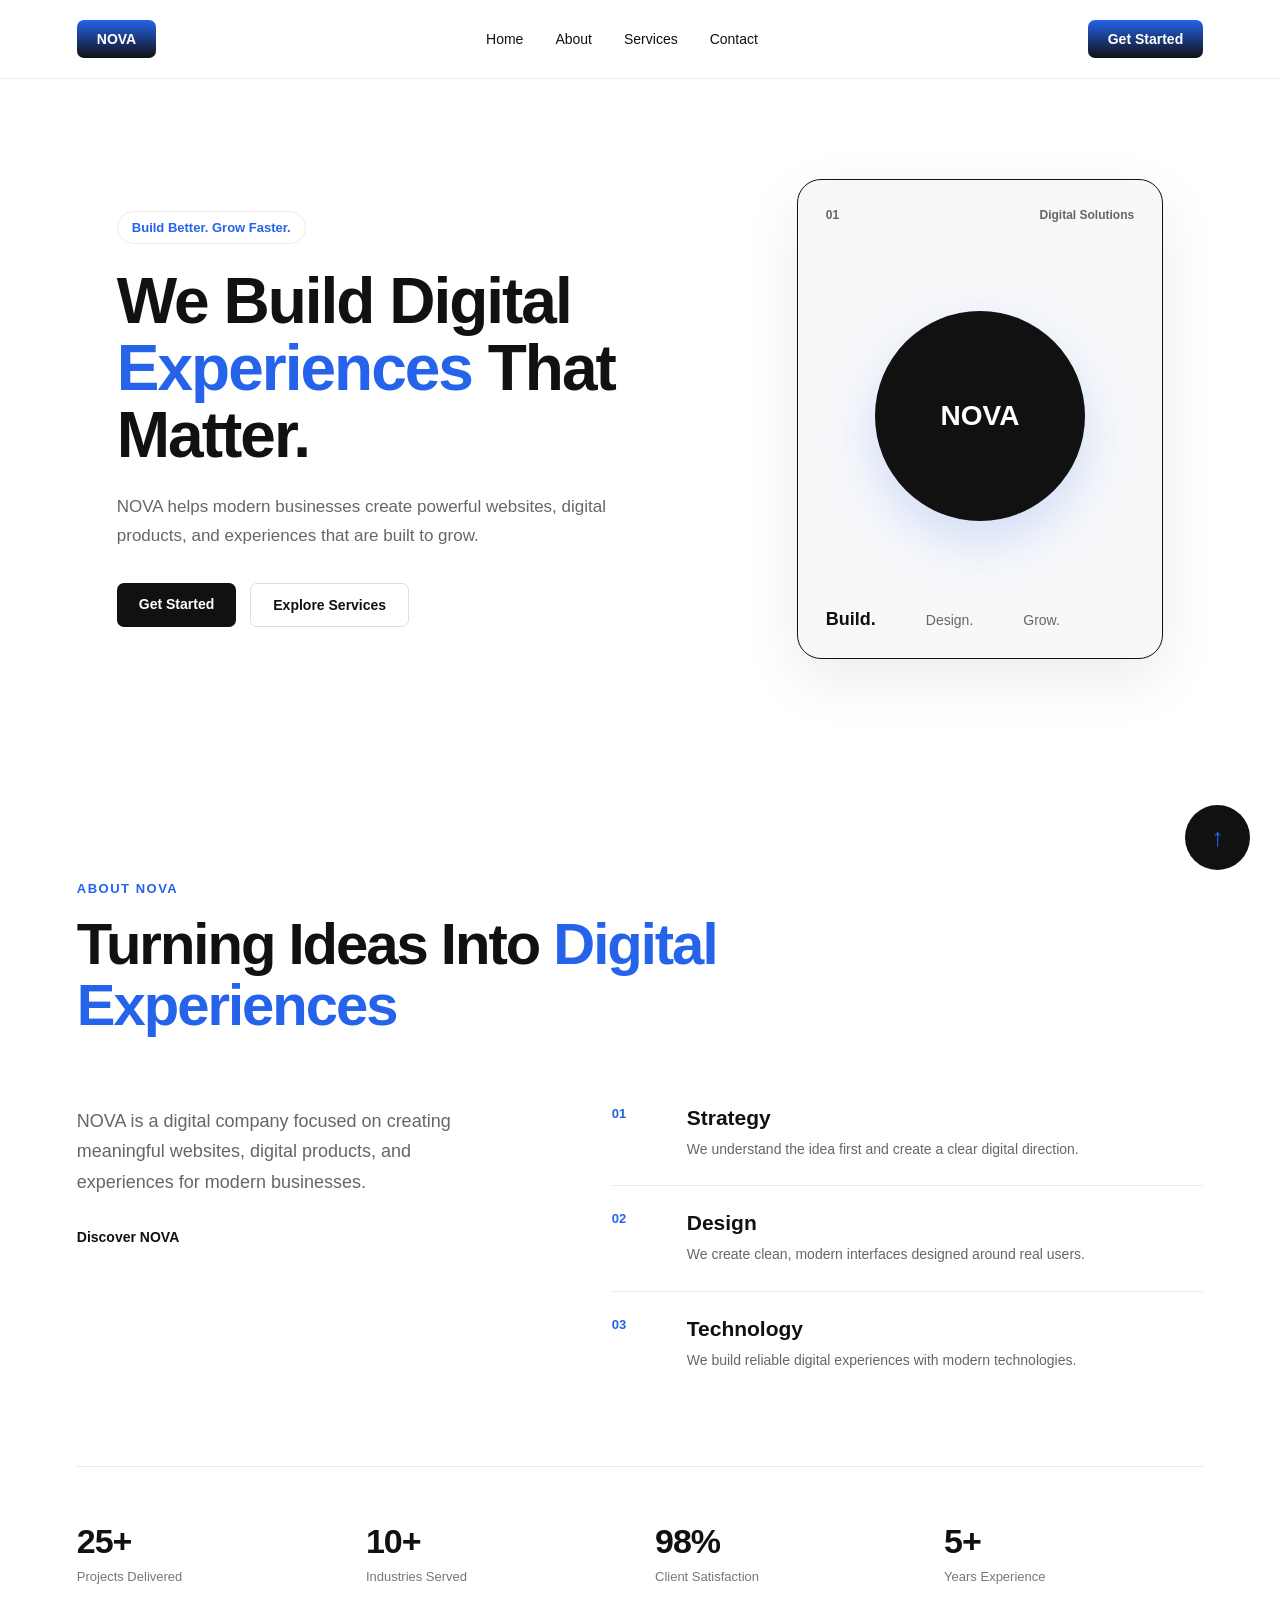
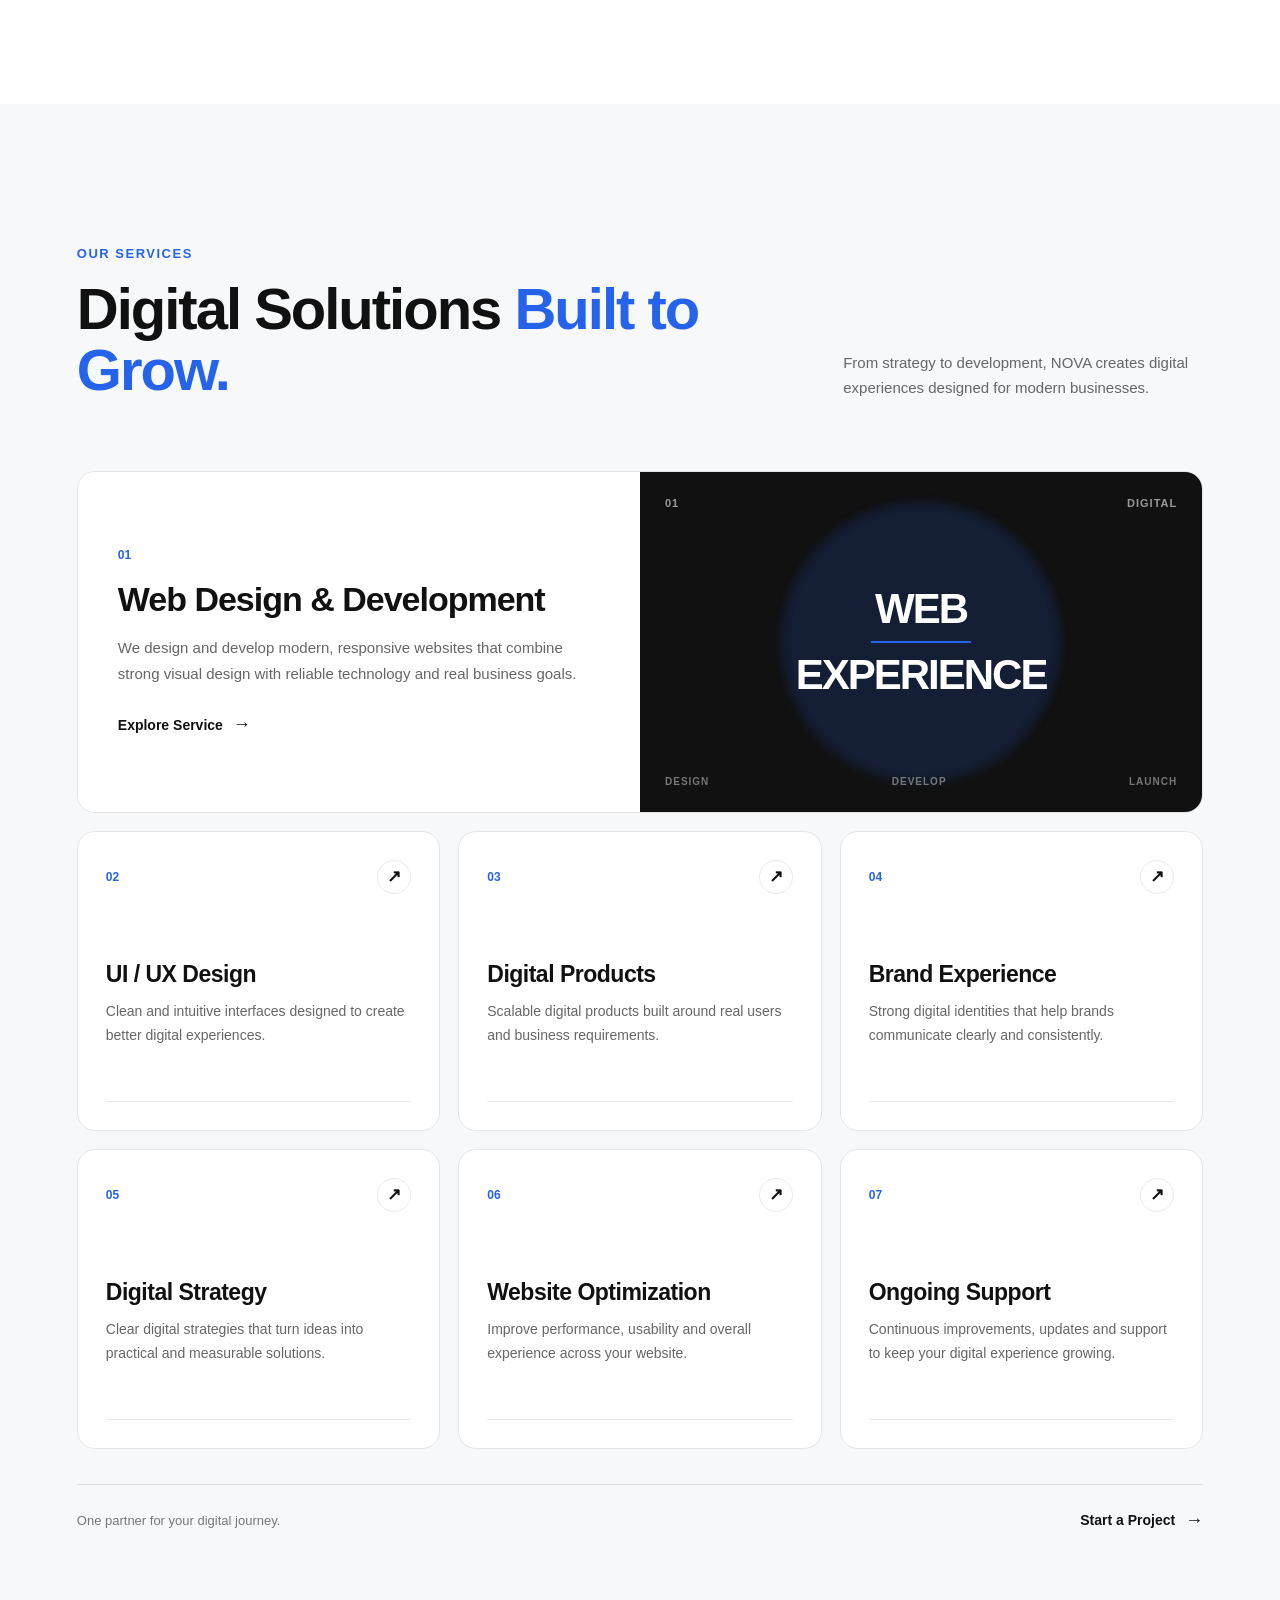
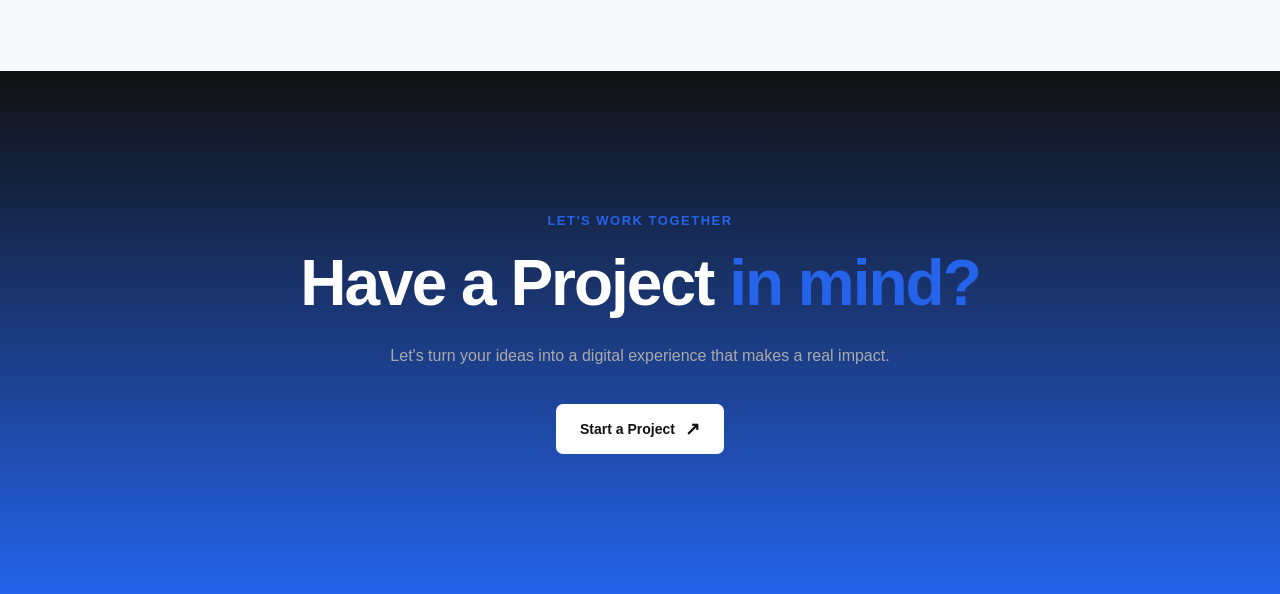
==== index.html @ 60fdb73e "Prepare static site for Vercel deployment" ====
<!DOCTYPE html>
<html lang="en">

<head>
    <meta charset="UTF-8">
    <meta name="viewport" content="width=device-width, initial-scale=1.0">
    <title>NOVA</title>
    <link rel="stylesheet" href="nova.css">
</head>

<body>

    <!-- Header -->

    <header class="header">

        <nav class="navbar" id="navbar">

            <div class="logo">
                NOVA
            </div>

            <ul class="nav-links">

                <li>
                    <a href="#home">Home</a>
                </li>

                <li>
                    <a href="#about">About</a>
                </li>

                <li>
                    <a href="#services">Services</a>
                </li>

                <li>
                    <a href="#">Contact</a>
                </li>

            </ul>

            <button class="btn">
                Get Started
            </button>

        </nav>

    </header>


    <!-- Hero Section -->

    <main>

        <section class="hero" id="home">

            <!-- Hero Content -->

            <div class="hero-content">

                <span class="hero-badge">
                    Build Better. Grow Faster.
                </span>

                <h1>
                    We Build Digital
                    <span>Experiences</span>
                    That Matter.
                </h1>

                <p>
                    NOVA helps modern businesses create powerful websites,
                    digital products, and experiences that are built to grow.
                </p>

                <div class="hero-buttons">

                    <a href="#" class="hero-btn primary-btn">
                        Get Started
                    </a>

                    <a href="#" class="hero-btn secondary-btn">
                        Explore Services
                    </a>

                </div>

            </div>


            <!-- Hero Visual -->

            <div class="hero-visual">

                <div class="visual-card">

                    <div class="visual-top">

                        <span>
                            01
                        </span>

                        <span>
                            Digital Solutions
                        </span>

                    </div>

                    <div class="visual-circle" id="fNova">
                        NOVA
                    </div>

                    <div class="visual-bottom">

                        <strong>
                            Build.
                        </strong>

                        <span>
                            Design.
                        </span>

                        <span>
                            Grow.
                        </span>

                    </div>

                </div>

            </div>

        </section>


        <!-- About Section -->

        <section class="about" id="about">

            <div class="about-container">

                <!-- About Header -->

                <div class="about-header">

                    <span class="about-label">
                        ABOUT NOVA
                    </span>

                    <h2>
                        Turning Ideas Into
                        <span>Digital Experiences</span>
                    </h2>

                </div>


                <!-- About Main -->

                <div class="about-main">

                    <!-- About Intro -->

                    <div class="about-intro">

                        <p>
                            NOVA is a digital company focused on creating
                            meaningful websites, digital products, and
                            experiences for modern businesses.
                        </p>

                        <a href="#" class="about-link">
                            Discover NOVA
                        </a>

                    </div>


                    <!-- About Features -->

                    <div class="about-features">

                        <div class="about-feature">

                            <span class="feature-number">
                                01
                            </span>

                            <div>

                                <h3>
                                    Strategy
                                </h3>

                                <p>
                                    We understand the idea first and create
                                    a clear digital direction.
                                </p>

                            </div>

                        </div>

                        <div class="about-feature">

                            <span class="feature-number">
                                02
                            </span>

                            <div>

                                <h3>
                                    Design
                                </h3>

                                <p>
                                    We create clean, modern interfaces
                                    designed around real users.
                                </p>

                            </div>

                        </div>

                        <div class="about-feature">

                            <span class="feature-number">
                                03
                            </span>

                            <div>

                                <h3>
                                    Technology
                                </h3>

                                <p>
                                    We build reliable digital experiences
                                    with modern technologies.
                                </p>

                            </div>

                        </div>

                    </div>

                </div>


                <!-- About Stats -->

                <div class="about-stats">

                    <div class="about-stat">

                        <strong>
                            25+
                        </strong>

                        <span>
                            Projects Delivered
                        </span>

                    </div>

                    <div class="about-stat">

                        <strong>
                            10+
                        </strong>

                        <span>
                            Industries Served
                        </span>

                    </div>

                    <div class="about-stat">

                        <strong>
                            98%
                        </strong>

                        <span>
                            Client Satisfaction
                        </span>

                    </div>

                    <div class="about-stat">

                        <strong>
                            5+
                        </strong>

                        <span>
                            Years Experience
                        </span>

                    </div>

                </div>

            </div>

        </section>


        <!-- Services Section -->

        <section class="services" id="services">

            <div class="services-container">

                <!-- Services Header -->

                <div class="services-header">

                    <div>

                        <span class="services-label">
                            OUR SERVICES
                        </span>

                        <h2>
                            Digital Solutions
                            <span>Built to Grow.</span>
                        </h2>

                    </div>

                    <p class="services-intro">
                        From strategy to development, NOVA creates
                        digital experiences designed for modern businesses.
                    </p>

                </div>


                <!-- Featured Service -->

                <div class="featured-service">

                    <div class="featured-service-content">

                        <span class="service-number">
                            01
                        </span>

                        <h3>
                            Web Design & Development
                        </h3>

                        <p>
                            We design and develop modern, responsive websites
                            that combine strong visual design with reliable
                            technology and real business goals.
                        </p>

                        <a href="#" class="service-link">
                            Explore Service
                            <span>→</span>
                        </a>

                    </div>


                    <!-- Featured Service Visual -->

                    <div class="featured-service-visual">

                        <div class="service-visual-top">

                            <span>
                                01
                            </span>

                            <span>
                                DIGITAL
                            </span>

                        </div>

                        <div class="service-visual-center">

                            <span class="visual-word">
                                WEB
                            </span>

                            <span class="visual-line"></span>

                            <span class="visual-word">
                                EXPERIENCE
                            </span>

                        </div>

                        <div class="service-visual-bottom">

                            <span>
                                DESIGN
                            </span>

                            <span>
                                DEVELOP
                            </span>

                            <span>
                                LAUNCH
                            </span>

                        </div>

                    </div>

                </div>


                <!-- Services Grid -->

                <div class="services-grid">

                    <div class="service-card">

                        <div class="service-card-top">

                            <span>
                                02
                            </span>

                            <span class="service-arrow">
                                ↗
                            </span>

                        </div>

                        <div class="service-card-content">

                            <h3>
                                UI / UX Design
                            </h3>

                            <p>
                                Clean and intuitive interfaces designed
                                to create better digital experiences.
                            </p>

                        </div>

                        <div class="service-card-line"></div>

                    </div>


                    <div class="service-card">

                        <div class="service-card-top">

                            <span>
                                03
                            </span>

                            <span class="service-arrow">
                                ↗
                            </span>

                        </div>

                        <div class="service-card-content">

                            <h3>
                                Digital Products
                            </h3>

                            <p>
                                Scalable digital products built around
                                real users and business requirements.
                            </p>

                        </div>

                        <div class="service-card-line"></div>

                    </div>


                    <div class="service-card">

                        <div class="service-card-top">

                            <span>
                                04
                            </span>

                            <span class="service-arrow">
                                ↗
                            </span>

                        </div>

                        <div class="service-card-content">

                            <h3>
                                Brand Experience
                            </h3>

                            <p>
                                Strong digital identities that help brands
                                communicate clearly and consistently.
                            </p>

                        </div>

                        <div class="service-card-line"></div>

                    </div>


                    <div class="service-card">

                        <div class="service-card-top">

                            <span>
                                05
                            </span>

                            <span class="service-arrow">
                                ↗
                            </span>

                        </div>

                        <div class="service-card-content">

                            <h3>
                                Digital Strategy
                            </h3>

                            <p>
                                Clear digital strategies that turn ideas
                                into practical and measurable solutions.
                            </p>

                        </div>

                        <div class="service-card-line"></div>

                    </div>


                    <div class="service-card">

                        <div class="service-card-top">

                            <span>
                                06
                            </span>

                            <span class="service-arrow">
                                ↗
                            </span>

                        </div>

                        <div class="service-card-content">

                            <h3>
                                Website Optimization
                            </h3>

                            <p>
                                Improve performance, usability and overall
                                experience across your website.
                            </p>

                        </div>

                        <div class="service-card-line"></div>

                    </div>


                    <div class="service-card">

                        <div class="service-card-top">

                            <span>
                                07
                            </span>

                            <span class="service-arrow">
                                ↗
                            </span>

                        </div>

                        <div class="service-card-content">

                            <h3>
                                Ongoing Support
                            </h3>

                            <p>
                                Continuous improvements, updates and support
                                to keep your digital experience growing.
                            </p>

                        </div>

                        <div class="service-card-line"></div>

                    </div>

                </div>


                <!-- Services Bottom -->

                <div class="services-bottom">

                    <span>
                        One partner for your digital journey.
                    </span>

                    <a href="#" class="services-bottom-link">
                        Start a Project
                        <span>→</span>
                    </a>

                </div>

            </div>

        </section>

        <section class="Cta">
            <div class="Cta-container">
                <span class="Cta-label">
                    LET'S WORK TOGETHER
                </span>

                <h2>
                    Have a Project
                    <span>in mind?</span>
                </h2>

                <p>
                    Let's turn your ideas into a digital experience that makes a real impact.
                </p>

                <a href="#" class="Cta-btn">
                    Start a Project
                    <span> ↗ </span>
                </a>
            </div>
        </section>


        <button class="Floatingbtn" onclick="goToSection()"> 
           <span> ↑ </span>

           
           <Style>
        @keyframes float {
            0%, 100% {
                transform: translateY(0);
            }

            50% {
                transform: translateY(-12px);
            }
        }
     </Style>
     
        </button>

    </main>

    <script src="nova.js"></script>

</body>

    </html>
---- nova.css ----
/* Reset */

* {
    margin: 0;
    padding: 0;
    box-sizing: border-box;
}

/* Body */

body {
    font-family: Arial, sans-serif;
    background: #ffffff;
    color: #111111;
}

/* Header */

.header {
    width: 100%;
    padding: 20px 6%;
    border-bottom: 1px solid #eeeeee;
}

/* Navbar */
.logo{
     margin: 0;
    padding: 11px 20px;
    border: none;
    border-radius: 7px;
    background: #111111;
    color: #ffffff;
    font-size: 14px;
    font-weight: 600;
    cursor: pointer;
    background: linear-gradient(#2563eb,#111111);
}

.logo:hover{
    background: linear-gradient(#111111,#2563eb);
}


.navbar {
    max-width: 1200px;
    margin: auto;
    display: flex;
    align-items: center;
    justify-content: space-between;
}

/* Navigation Links */

.nav-links {
    display: flex;
    gap: 32px;
    list-style: none;
}

/* Navigation Link */

.nav-links a {
    position: relative;
    text-decoration: none;
    color: #111111;
    font-size: 14px;
    font-weight: 500;
    transition: color 0.3s ease;
}

/* Animated Underline */

.nav-links a::after {
    content: "";
    position: absolute;
    left: 0;
    bottom: -6px;
    width: 0;
    height: 2px;
    background: #2563eb;
    transition: width 0.3s ease;
}

/* Link Hover */

.nav-links a:hover {
    color: #2563eb;
}

.nav-links a:hover::after {
    width: 100%;
}

/* Navbar Button */

.btn {
    margin: 0;
    padding: 11px 20px;
    border: none;
    border-radius: 7px;
    background: linear-gradient(#2563eb,#111111);
    color: #ffffff;
    font-size: 14px;
    font-weight: 600;
    cursor: pointer;
    transition: 0.3s ease;
}

/* Button Hover */

.btn:hover {
    background: #333333;
    transform: translateY(-2px);
    background: linear-gradient(#111111, #2563eb);
}

/* Button Active */

.btn:active {
    transform: scale(0.96);
}

/* Hero Section */

.hero {
    max-width: 1200px;
    min-height: 620px;
    margin: auto;
    padding: 100px 6%;
    display: flex;
    align-items: center;
    justify-content: space-between;
    gap: 60px;
}

/* Hero Content */

.hero-content {
    max-width: 620px;
}

/* Hero Badge */

.hero-badge {
    display: inline-block;
    margin-bottom: 24px;
    padding: 8px 14px;
    border: 1px solid #eaeaea;
    border-radius: 50px;
    color: #2563eb;
    font-size: 13px;
    font-weight: 600;
}

/* Hero Heading */

.hero-content h1 {
    margin-bottom: 24px;
    color: #111111;
    font-size: 64px;
    line-height: 1.05;
    letter-spacing: -2px;
}

/* Hero Heading Highlight */

.hero-content h1 span {
    color: #2563eb;
}

/* Hero Description */

.hero-content p {
    max-width: 540px;
    margin-bottom: 32px;
    color: #666666;
    font-size: 17px;
    line-height: 1.7;
}

/* Hero Buttons */

.hero-buttons {
    display: flex;
    gap: 14px;
}

/* Hero Button */

.hero-btn {
    padding: 13px 22px;
    border-radius: 7px;
    text-decoration: none;
    font-size: 14px;
    font-weight: 600;
    transition: 0.3s ease;
}

/* Primary Button */

.primary-btn {
    background: #111111;
    color: #ffffff;
}

/* Primary Button Hover */

.primary-btn:hover {
    transform: translateY(-2px);
    background: linear-gradient(#2563eb,#111111);
}

/* Secondary Button */

.secondary-btn {
    border: 1px solid #dddddd;
    color: #111111;
}

/* Secondary Button Hover */

.secondary-btn:hover {
    border-color: #2563eb;
    color: #ffffff;
    transform: translateY(-2px);
    background: linear-gradient(#2563eb,#111111);
}

/* Hero Visual */

.hero-visual {
    width: 430px;
    height: 480px;
    display: flex;
    align-items: center;
    justify-content: center;
}

/* Visual Card */

.visual-card {
    width: 100%;
    height: 100%;
    padding: 28px;
    border: 1px solid #111111;
    border-radius: 24px;
    background: #f7f8fa;
    display: flex;
    flex-direction: column;
    justify-content: space-between;
    box-shadow: 0 20px 60px rgba(0, 0, 0, 0.08);
    cursor: pointer;
}

.visual-card:hover{
    background: linear-gradient(#2563eb, #111111);
    transform: scale(1.2);
    transition: 2s;
}

.visual-card:hover span{
    color: #ffffff;
}

.visual-card:hover strong{
    color:#ffffff
}

/* Visual Top */

.visual-top {
    display: flex;
    justify-content: space-between;
    color: #666666;
    font-size: 12px;
    font-weight: 600;
}

/* Visual Circle */

.visual-circle {
    width: 210px;
    height: 210px;
    margin: auto;
    border-radius: 50%;
    background: #111111;
    color: #ffffff;
    display: flex;
    align-items: center;
    justify-content: center;
    font-size: 28px;
    font-weight: 700;
    box-shadow: 0 20px 50px rgba(37, 99, 235, 0.18);
}

.visual-circle:hover{
    background: linear-gradient(#111111, #2563eb);
}
/* Visual Bottom */

.visual-bottom {
    display: flex;
    align-items: center;
    gap: 50px;
    color: #666666;
    font-size: 14px;
}

/* Visual Bottom Strong */

.visual-bottom strong {
    color: #111111;
    font-size: 18px;
}

/* About Section */

.about {
    padding: 120px 6%;
    background: #ffffff;
}

/* About Container */

.about-container {
    max-width: 1200px;
    margin: auto;
}

/* About Header */

.about-header {
    max-width: 800px;
    margin-bottom: 70px;
}

/* About Label */

.about-label {
    display: inline-block;
    margin-bottom: 18px;
    color: #2563eb;
    font-size: 13px;
    font-weight: 700;
    letter-spacing: 1.5px;
}

/* About Heading */

.about-header h2 {
    color: #111111;
    font-size: 58px;
    line-height: 1.05;
    letter-spacing: -2px;
}

/* About Heading Highlight */

.about-header h2 span {
    color: #2563eb;
}

/* About Main */

.about-main {
    display: grid;
    grid-template-columns: 1fr 1.3fr;
    gap: 80px;
    padding-bottom: 70px;
    border-bottom: 1px solid #eaeaea;
}

/* About Intro */

.about-intro {
    max-width: 420px;
}

/* About Intro Text */

.about-intro p {
    margin-bottom: 30px;
    color: #666666;
    font-size: 18px;
    line-height: 1.7;
}

/* About Link */

.about-link {
    display: inline-flex;
    align-items: center;
    gap: 10px;
    color: #111111;
    text-decoration: none;
    font-size: 14px;
    font-weight: 700;
    transition: 0.3s ease;
}

/* About Link Hover */

.about-link:hover {
    color: #2563eb;
}

/* About Features */

.about-features {
    display: flex;
    flex-direction: column;
}

/* About Feature */

.about-feature {
    display: grid;
    grid-template-columns: 55px 1fr;
    gap: 20px;
    padding: 25px 0;
    border-bottom: 1px solid #eaeaea;
    transition: 0.3s ease;
}

/* First Feature */

.about-feature:first-child {
    padding-top: 0;
}

/* Last Feature */

.about-feature:last-child {
    border-bottom: none;
}

/* Feature Number */

.feature-number {
    color: #2563eb;
    font-size: 13px;
    font-weight: 700;
}

/* Feature Heading */

.about-feature h3 {
    margin-bottom: 8px;
    color: #111111;
    font-size: 21px;
}

/* Feature Text */

.about-feature p {
    max-width: 430px;
    color: #666666;
    font-size: 14px;
    line-height: 1.6;
}

/* Feature Hover */

.about-feature:hover {
    transform: translateX(6px);
}

/* About Stats */

.about-stats {
    display: grid;
    grid-template-columns: repeat(4, 1fr);
    gap: 30px;
    padding-top: 55px;
}

/* About Stat */

.about-stat {
    display: flex;
    flex-direction: column;
    gap: 8px;
}

/* Stat Number */

.about-stat strong {
    color: #111111;
    font-size: 34px;
    letter-spacing: -1px;
}

/* Stat Text */

.about-stat span {
    color: #777777;
    font-size: 13px;
}




/* Services Section */

.services {
    padding: 140px 6%;
    background: #f7f8fa;
}

.services-container {
    max-width: 1200px;
    margin: auto;
}


/* Services Header */

.services-header {
    display: flex;
    align-items: flex-end;
    justify-content: space-between;
    gap: 60px;
    margin-bottom: 70px;
}

.services-label {
    display: inline-block;
    margin-bottom: 18px;
    color: #2563eb;
    font-size: 13px;
    font-weight: 700;
    letter-spacing: 1.5px;
}

.services-header h2 {
    max-width: 700px;
    color: #111111;
    font-size: 58px;
    line-height: 1.05;
    letter-spacing: -2px;
}

.services-header h2 span {
    color: #2563eb;
}

.services-intro {
    max-width: 360px;
    color: #666666;
    font-size: 15px;
    line-height: 1.7;
}







/* Featured Service */

.featured-service {
    display: grid;
    grid-template-columns: 1fr 1fr;
    gap: 0;
    border: 1px solid #e5e5e5;
    border-radius: 18px;
    overflow: hidden;
    margin-bottom: 18px;
}

.featured-service-content {
    min-height: 340px;
    padding: 40px;
    background: #ffffff;
    display: flex;
    flex-direction: column;
    justify-content: center;
}

.service-number {
    margin-bottom: 18px;
    color: #2563eb;
    font-size: 12px;
    font-weight: 700;
}

.featured-service-content h3 {
    max-width: 500px;
    margin-bottom: 16px;
    color: #111111;
    font-size: 34px;
    line-height: 1.15;
    letter-spacing: -1px;
}

.featured-service-content p {
    max-width: 500px;
    margin-bottom: 28px;
    color: #666666;
    font-size: 15px;
    line-height: 1.7;
}

.service-link {
    display: inline-flex;
    align-items: center;
    gap: 10px;
    width: fit-content;
    color: #111111;
    text-decoration: none;
    font-size: 14px;
    font-weight: 700;
    transition: 0.3s ease;
}

.service-link:hover {
    color: #2563eb;
}

.service-link span {
    font-size: 18px;
    transition: 0.3s ease;
}

.service-link:hover span {
    transform: translateX(5px);
}


/* Featured Service Visual */

.featured-service-visual {
    min-height: 340px;
    padding: 25px;
    border-radius: 0;
    background: #111111;
    color: #ffffff;
    display: flex;
    flex-direction: column;
    justify-content: space-between;
    overflow: hidden;
    position: relative;
}

.featured-service-visual::before {
    content: "";
    position: absolute;
    width: 280px;
    height: 280px;
    top: 50%;
    left: 50%;
    transform: translate(-50%, -50%);
    border-radius: 50%;
    background: #2563eb;
    opacity: 0.16;
    filter: blur(5px);
}

.service-visual-top {
    position: relative;
    z-index: 1;
    display: flex;
    justify-content: space-between;
    color: #999999;
    font-size: 11px;
    font-weight: 600;
    letter-spacing: 1px;
}

.service-visual-center {
    position: relative;
    z-index: 1;
    display: flex;
    flex-direction: column;
    align-items: center;
    justify-content: center;
    gap: 8px;
}

.visual-word {
    color: #ffffff;
    font-size: 42px;
    font-weight: 800;
    letter-spacing: -2px;
}

.visual-line {
    width: 100px;
    height: 2px;
    background: #2563eb;
}

.service-visual-bottom {
    position: relative;
    z-index: 1;
    display: flex;
    justify-content: space-between;
    color: #777777;
    font-size: 10px;
    font-weight: 600;
    letter-spacing: 1px;
    }






.services-grid {
    display: grid;
    grid-template-columns: repeat(3, 1fr);
    gap: 18px;
}

.service-card {
    min-height: 300px;
    padding: 28px;
    border: 1px solid #e5e5e5;
    border-radius: 18px;
    background: #ffffff;
    display: flex;
    flex-direction: column;
    justify-content: space-between;
    transition: 0.25s ease;
}

.service-card:hover {
    border-color: #2563eb;
    transform: translateY(-6px);
    box-shadow: 0 18px 45px rgba(0, 0, 0, 0.07);
}


.service-card-top {
    display: flex;
    align-items: center;
    justify-content: space-between;
    color: #2563eb;
    font-size: 12px;
    font-weight: 700;
}


.service-arrow {
    width: 34px;
    height: 34px;
    border: 1px solid #eaeaea;
    border-radius: 50%;
    display: flex;
    align-items: center;
    justify-content: center;
    color: #111111;
    font-size: 17px;
    transition: 0.3s ease;
}


.service-card:hover .service-arrow {
    border-color: #2563eb;
    background: #2563eb;
    color: #ffffff;
    transform: rotate(45deg);
}

.service-card-content {
    padding: 45px 0 30px;
}

.service-card-content h3 {
    margin-bottom: 12px;
    color: #111111;
    font-size: 23px;
    letter-spacing: -0.5px;
}

.service-card-content p {
    color: #666666;
    font-size: 14px;
    line-height: 1.7;
}


.service-card-line {
    width: 100%;
    height: 1px;
    background: #eaeaea;
    transition: 0.35s ease;
}


.service-card:hover .service-card-line {
    width: 35%;
    background: #2563eb;
}


.services-bottom {
    margin-top: 35px;
    padding-top: 25px;
    border-top: 1px solid #dddddd;
    display: flex;
    align-items: center;
    justify-content: space-between;
}

.services-bottom>span {
    color: #777777;
    font-size: 13px;
}


.services-bottom-link {
    display: inline-flex;
    align-items: center;
    gap: 10px;
    color: #111111;
    text-decoration: none;
    font-size: 14px;
    font-weight: 700;
    transition: 0.3s ease;
}


.services-bottom-link:hover {
    color: #2563eb;
}


.services-bottom-link span {
    font-size: 18px;
    transition: 0.3s ease;
}


.services-bottom-link:hover span {
    transform: translateX(5px);
}

.Floatingbtn {
            position: fixed;
            right: 30px;
            bottom: 30px;
            width: 65px;
            height: 65px;
            border-radius: 50%;
            border: none;
            background: #111111;
            color: #2563eb;
            font-size: 25px;
            cursor: pointer;
            display: flex;
            justify-content: center;
            align-items: center;
            box-shadow: 0 0 20px rgba(255,255,255,0.3);
            z-index: 999;
            animation: float 2s ease-in-out infinite;
            transition: 0.3s;
        }

.Floatingbtn:hover {
            transform: scale(1.15);
            box-shadow: 0 0 30px darkblue;
            border-color: #111111;
            background: linear-gradient(#2563eb,#111111);
            color: #eeeeee;
        }


.Cta{
    padding: 140px 6%;
    background: linear-gradient(#111111,#2563eb);
    color: #ffffff;
}

.Cta-container{
    max-width: 900px;
    margin: auto;
    text-align: center;
}

.Cta-label{
    display: inline-block;
    margin-bottom: 22px;
    color: #2563eb;
    font-size: 13px;
    font-weight: 700;
    letter-spacing: 1.5px;
}


.Cta-container h2{
    margin-bottom: 25px;
    color: #ffffff;
    font-size: 64px;
    line-height: 1.05;
    letter-spacing: -2px;
}


.Cta-container h2 span{
    color: #2563eb;
}


.Cta-container p{
    max-width: 560px;
    margin: 0 auto 35px;
    color: #aaaaaa;
    font-size: 16px;
    line-height: 1.7;
}


.Cta-btn{
    display: inline-flex;
    align-items: center;
    gap: 10px;
    padding: 14px 24px;
    border-radius: 7px;
    background: #ffffff;
    color: #111111;
    text-decoration: none;
    font-size: 14px;
    font-weight: 700;
    transition: 0.3s ease;
}


.Cta-btn:hover{
    background: linear-gradient(#2563eb,#111111);
    color: #ffffff;
    transform: translateY(-3px);
    box-shadow:0 0 25px white;
}


.Cta-btn span{
    font-size: 18px;
    transition: 0.3s ease;
}


.Cta-btn:hover span{
    transform: rotate(45deg);
}
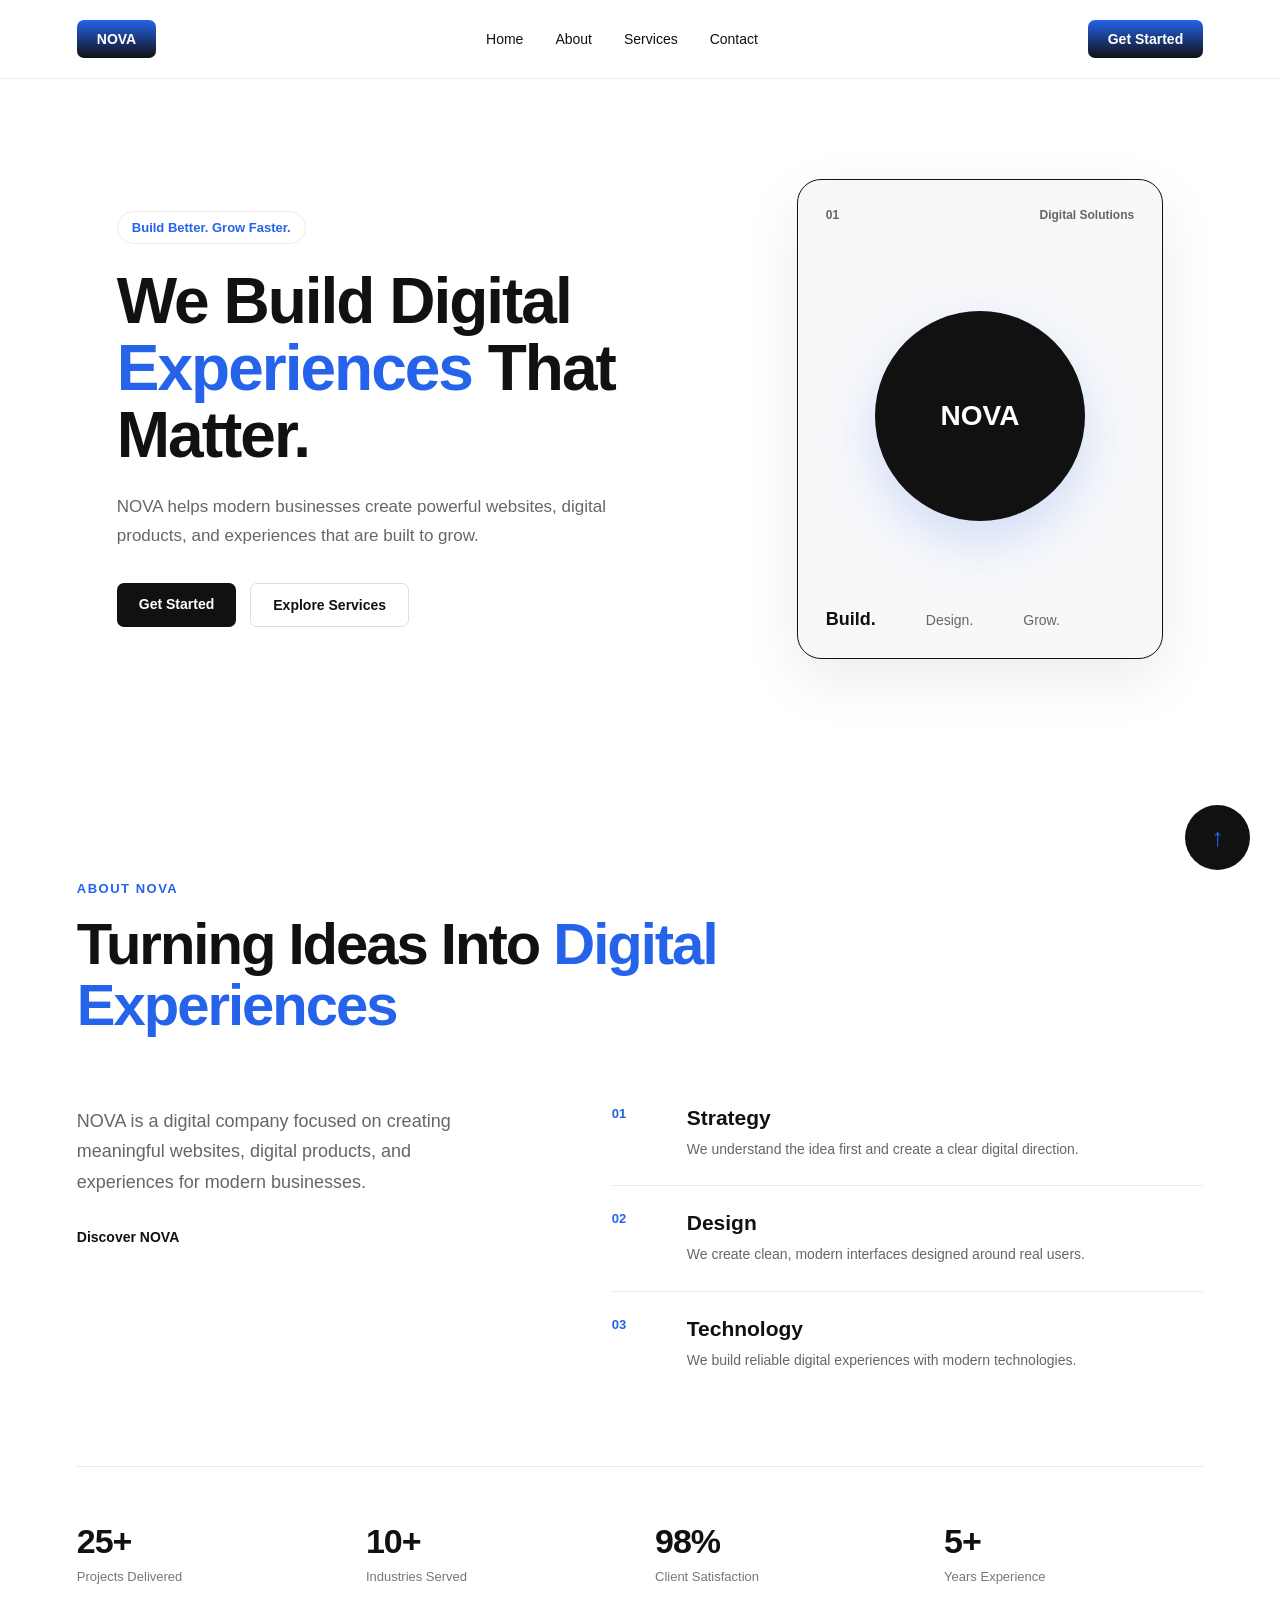
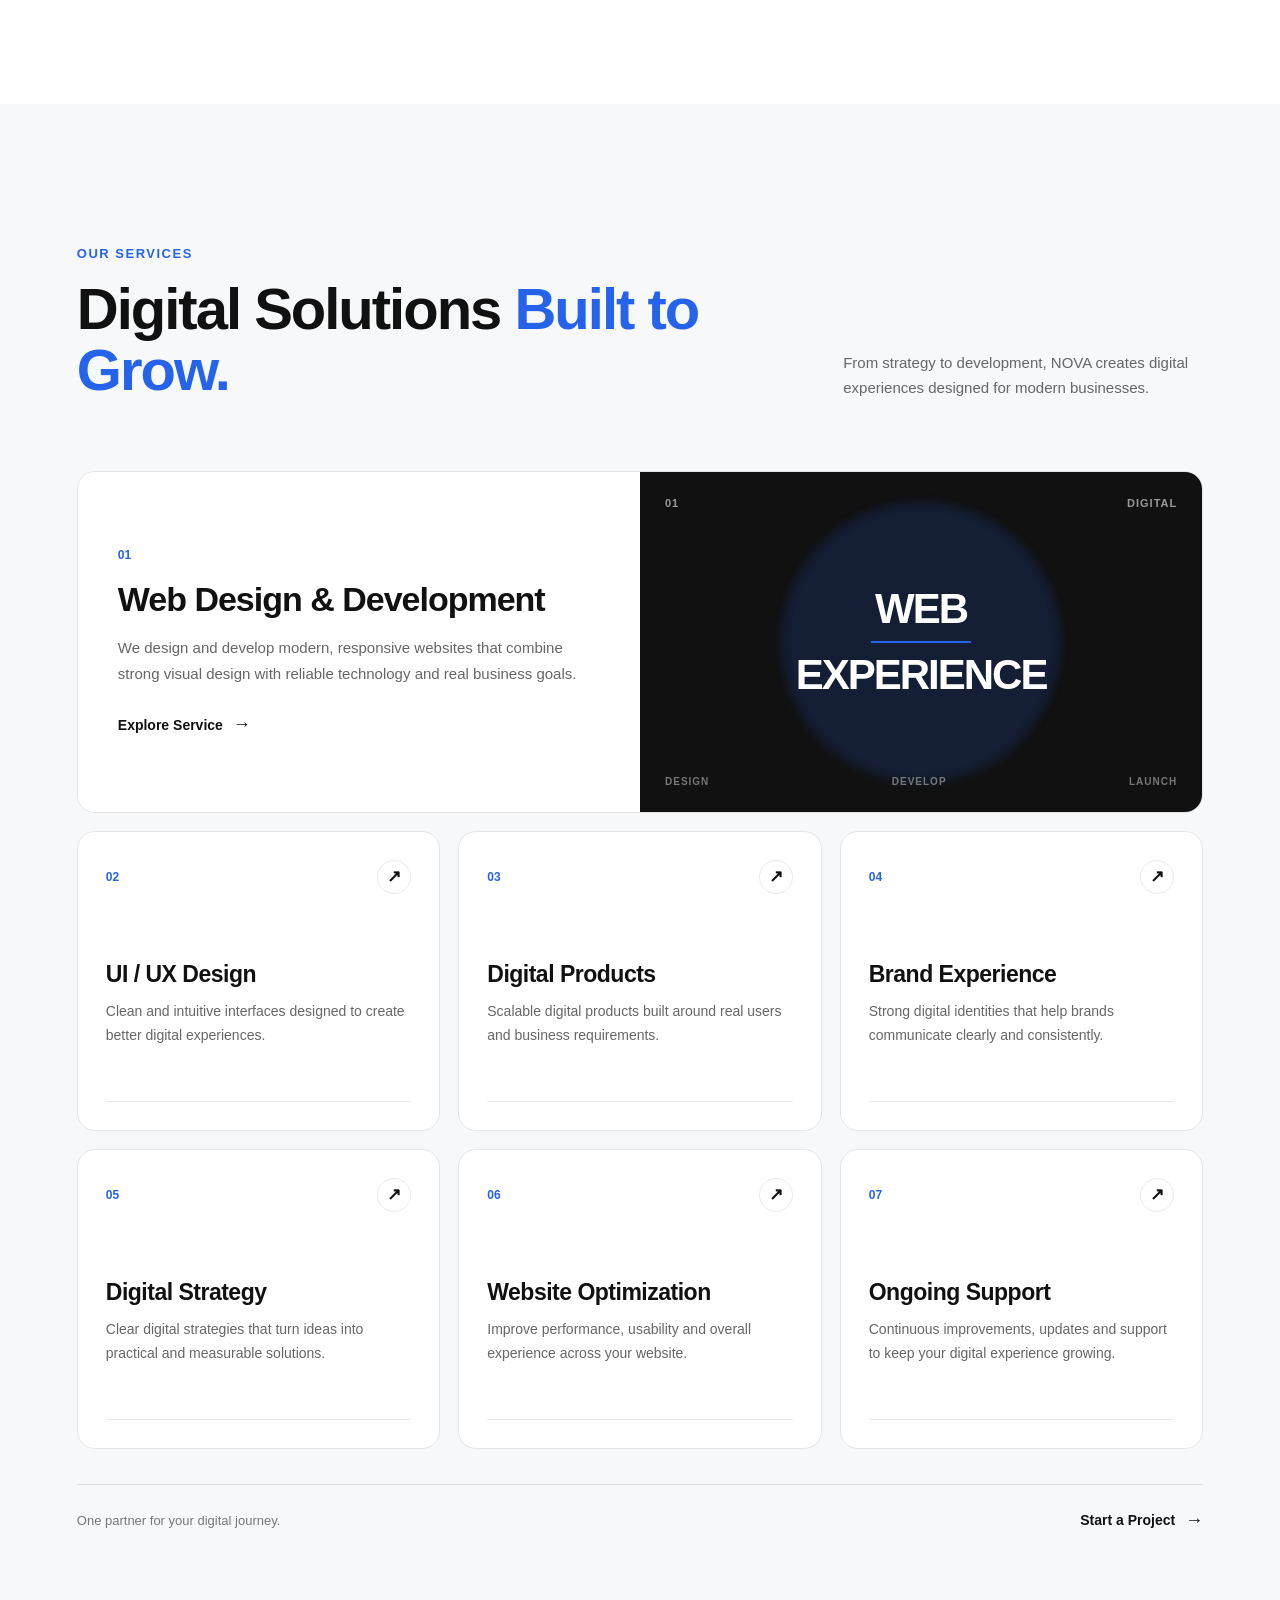
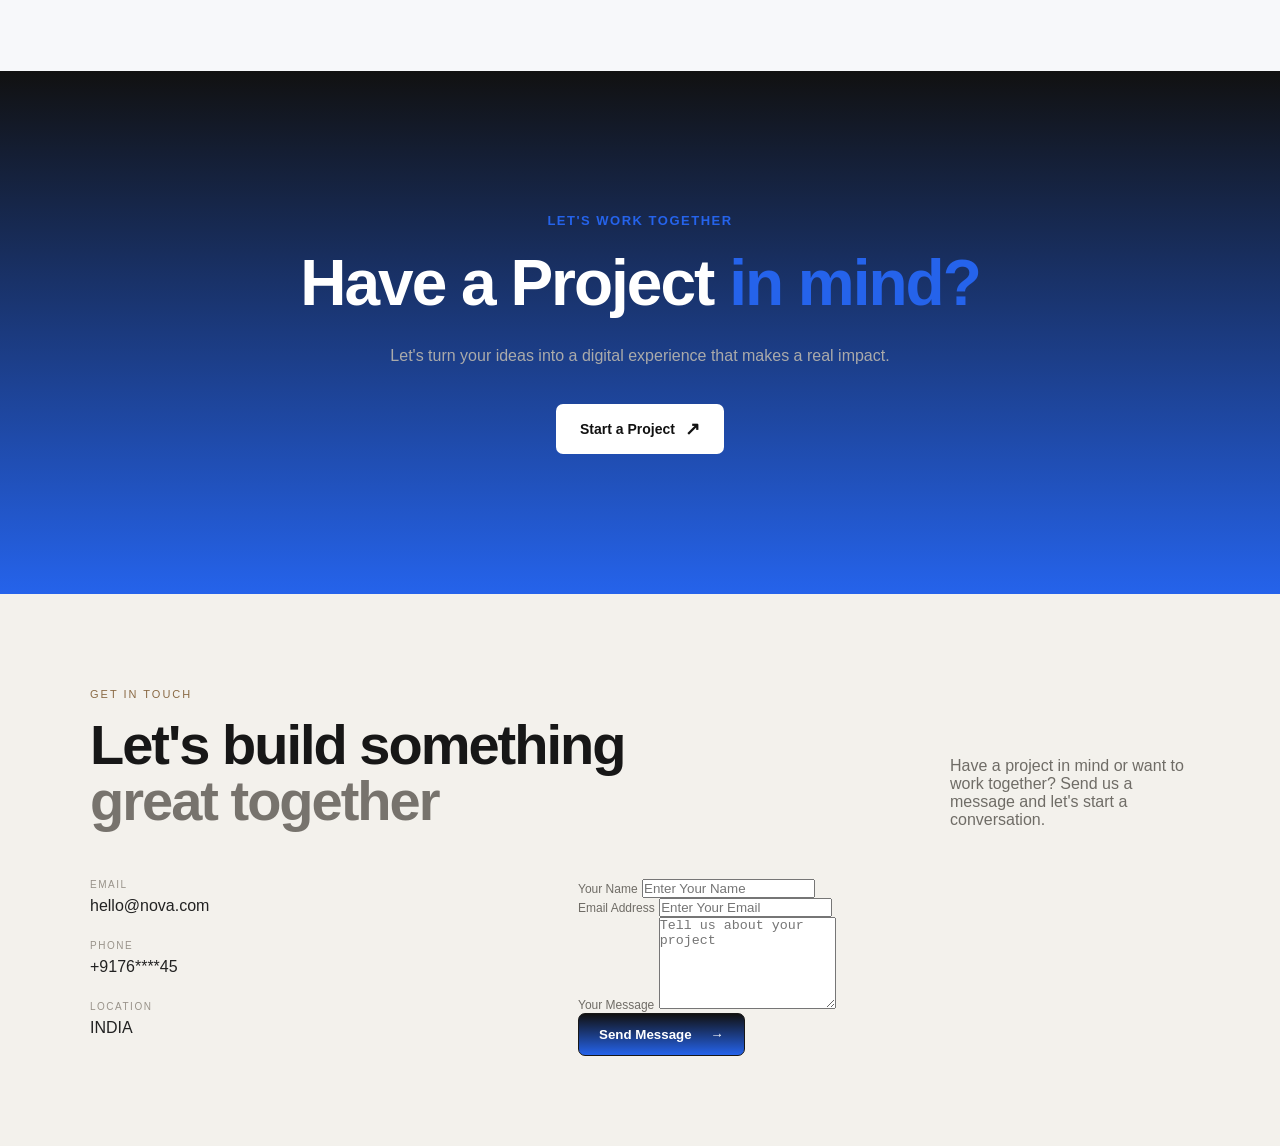
==== commit 548dea19: "Contact-ssection" ====
--- a/index.html
+++ b/index.html
@@ -5,7 +5,7 @@
     <meta charset="UTF-8">
     <meta name="viewport" content="width=device-width, initial-scale=1.0">
     <title>NOVA</title>
-    <link rel="stylesheet" href="nova.css">
+    <link rel="stylesheet" href="style.css">
 </head>
 
 <body>
@@ -35,7 +35,7 @@
                 </li>
 
                 <li>
-                    <a href="#">Contact</a>
+                    <a href="#contact">Contact</a>
                 </li>
 
             </ul>
@@ -654,6 +654,80 @@
                     Start a Project
                     <span> ↗ </span>
                 </a>
+            </div>
+        </section>
+
+<!-- Contact Section -->
+        <section class="contact" id="contact">
+            <div class="contact-container">
+                <div class="contact-header">
+
+                    <div>
+                        <span class="contact-label">
+                            GET IN TOUCH
+                        </span>
+
+                        <h2>
+                            Let's build something
+                            <span>great together</span>
+                        </h2>
+                    </div>
+                    <p class="contact-intro">
+                        Have a project in mind or want to work together?
+                        Send us a message and let's start a conversation.
+                    </p>
+                </div>
+                <div class="contact-main">
+                    <div class="contact-info">
+                        <div class="contact-item">
+                            <span class="contact-item-label">
+                                EMAIL
+                            </span>
+                            <a href="mailto:hello@nova.com" class="contact-links">
+                                hello@nova.com
+                            </a>
+                        </div>
+
+                        <div class="contact-item">
+                            <span class="contact-item-label">
+                                PHONE
+                            </span>
+
+                            <a href="tel:+9176****45" class="contact-links">
+                                +9176****45
+                            </a>
+                        </div>
+
+                        <div class="contact-item">
+                            <span class="contact-item-label">
+                                LOCATION
+                            </span>
+
+                            <p>INDIA</p>
+                        </div>
+                    </div>
+                    <form  class="container-form">
+                        <div class="form-group">
+                            <label for="name">Your Name</label>
+                            <input type="text" id="name" name="name" placeholder="Enter Your Name">
+                        </div>
+
+                        <div class="form-group">
+                            <label for="email">Email Address</label>
+                            <input type="text" name="email" id="email" placeholder="Enter Your Email">
+                        </div>
+
+                        <div class="form-group">
+                            <label for="message">Your Message</label>
+                            <textarea name="message" id="message" rows="6" placeholder="Tell us about your project"></textarea>
+                        </div>
+
+                        <button type="submit" class="contact-btn">
+                            Send Message
+                            <span> → </span>
+                        </button>
+                    </form>
+                </div>
             </div>
         </section>
 
@@ -678,7 +752,7 @@
 
     </main>
 
-    <script src="nova.js"></script>
+    <script src="script.js"></script>
 
 </body>
 
--- a/style.css
+++ b/style.css
@@ -0,0 +1,1072 @@
+/* Reset */
+
+* {
+    margin: 0;
+    padding: 0;
+    box-sizing: border-box;
+}
+
+/* Body */
+
+body {
+    font-family: Arial, sans-serif;
+    background: #ffffff;
+    color: #111111;
+}
+
+/* Header */
+
+.header {
+    width: 100%;
+    padding: 20px 6%;
+    border-bottom: 1px solid #eeeeee;
+}
+
+/* Navbar */
+.logo{
+     margin: 0;
+    padding: 11px 20px;
+    border: none;
+    border-radius: 7px;
+    background: #111111;
+    color: #ffffff;
+    font-size: 14px;
+    font-weight: 600;
+    cursor: pointer;
+    background: linear-gradient(#2563eb,#111111);
+}
+
+.logo:hover{
+    background: linear-gradient(#111111,#2563eb);
+}
+
+
+.navbar {
+    max-width: 1200px;
+    margin: auto;
+    display: flex;
+    align-items: center;
+    justify-content: space-between;
+}
+
+/* Navigation Links */
+
+.nav-links {
+    display: flex;
+    gap: 32px;
+    list-style: none;
+}
+
+/* Navigation Link */
+
+.nav-links a {
+    position: relative;
+    text-decoration: none;
+    color: #111111;
+    font-size: 14px;
+    font-weight: 500;
+    transition: color 0.3s ease;
+}
+
+/* Animated Underline */
+
+.nav-links a::after {
+    content: "";
+    position: absolute;
+    left: 0;
+    bottom: -6px;
+    width: 0;
+    height: 2px;
+    background: #2563eb;
+    transition: width 0.3s ease;
+}
+
+/* Link Hover */
+
+.nav-links a:hover {
+    color: #2563eb;
+}
+
+.nav-links a:hover::after {
+    width: 100%;
+}
+
+/* Navbar Button */
+
+.btn {
+    margin: 0;
+    padding: 11px 20px;
+    border: none;
+    border-radius: 7px;
+    background: linear-gradient(#2563eb,#111111);
+    color: #ffffff;
+    font-size: 14px;
+    font-weight: 600;
+    cursor: pointer;
+    transition: 0.3s ease;
+}
+
+/* Button Hover */
+
+.btn:hover {
+    background: #333333;
+    transform: translateY(-2px);
+    background: linear-gradient(#111111, #2563eb);
+}
+
+/* Button Active */
+
+.btn:active {
+    transform: scale(0.96);
+}
+
+/* Hero Section */
+
+.hero {
+    max-width: 1200px;
+    min-height: 620px;
+    margin: auto;
+    padding: 100px 6%;
+    display: flex;
+    align-items: center;
+    justify-content: space-between;
+    gap: 60px;
+}
+
+/* Hero Content */
+
+.hero-content {
+    max-width: 620px;
+}
+
+/* Hero Badge */
+
+.hero-badge {
+    display: inline-block;
+    margin-bottom: 24px;
+    padding: 8px 14px;
+    border: 1px solid #eaeaea;
+    border-radius: 50px;
+    color: #2563eb;
+    font-size: 13px;
+    font-weight: 600;
+}
+
+/* Hero Heading */
+
+.hero-content h1 {
+    margin-bottom: 24px;
+    color: #111111;
+    font-size: 64px;
+    line-height: 1.05;
+    letter-spacing: -2px;
+}
+
+/* Hero Heading Highlight */
+
+.hero-content h1 span {
+    color: #2563eb;
+}
+
+/* Hero Description */
+
+.hero-content p {
+    max-width: 540px;
+    margin-bottom: 32px;
+    color: #666666;
+    font-size: 17px;
+    line-height: 1.7;
+}
+
+/* Hero Buttons */
+
+.hero-buttons {
+    display: flex;
+    gap: 14px;
+}
+
+/* Hero Button */
+
+.hero-btn {
+    padding: 13px 22px;
+    border-radius: 7px;
+    text-decoration: none;
+    font-size: 14px;
+    font-weight: 600;
+    transition: 0.3s ease;
+}
+
+/* Primary Button */
+
+.primary-btn {
+    background: #111111;
+    color: #ffffff;
+}
+
+/* Primary Button Hover */
+
+.primary-btn:hover {
+    transform: translateY(-2px);
+    background: linear-gradient(#2563eb,#111111);
+}
+
+/* Secondary Button */
+
+.secondary-btn {
+    border: 1px solid #dddddd;
+    color: #111111;
+}
+
+/* Secondary Button Hover */
+
+.secondary-btn:hover {
+    border-color: #2563eb;
+    color: #ffffff;
+    transform: translateY(-2px);
+    background: linear-gradient(#2563eb,#111111);
+}
+
+/* Hero Visual */
+
+.hero-visual {
+    width: 430px;
+    height: 480px;
+    display: flex;
+    align-items: center;
+    justify-content: center;
+}
+
+/* Visual Card */
+
+.visual-card {
+    width: 100%;
+    height: 100%;
+    padding: 28px;
+    border: 1px solid #111111;
+    border-radius: 24px;
+    background: #f7f8fa;
+    display: flex;
+    flex-direction: column;
+    justify-content: space-between;
+    box-shadow: 0 20px 60px rgba(0, 0, 0, 0.08);
+    cursor: pointer;
+}
+
+.visual-card:hover{
+    background: linear-gradient(#2563eb, #111111);
+    transform: scale(1.2);
+    transition: 2s;
+}
+
+.visual-card:hover span{
+    color: #ffffff;
+}
+
+.visual-card:hover strong{
+    color:#ffffff
+}
+
+/* Visual Top */
+
+.visual-top {
+    display: flex;
+    justify-content: space-between;
+    color: #666666;
+    font-size: 12px;
+    font-weight: 600;
+}
+
+/* Visual Circle */
+
+.visual-circle {
+    width: 210px;
+    height: 210px;
+    margin: auto;
+    border-radius: 50%;
+    background: #111111;
+    color: #ffffff;
+    display: flex;
+    align-items: center;
+    justify-content: center;
+    font-size: 28px;
+    font-weight: 700;
+    box-shadow: 0 20px 50px rgba(37, 99, 235, 0.18);
+}
+
+.visual-circle:hover{
+    background: linear-gradient(#111111, #2563eb);
+}
+/* Visual Bottom */
+
+.visual-bottom {
+    display: flex;
+    align-items: center;
+    gap: 50px;
+    color: #666666;
+    font-size: 14px;
+}
+
+/* Visual Bottom Strong */
+
+.visual-bottom strong {
+    color: #111111;
+    font-size: 18px;
+}
+
+/* About Section */
+
+.about {
+    padding: 120px 6%;
+    background: #ffffff;
+}
+
+/* About Container */
+
+.about-container {
+    max-width: 1200px;
+    margin: auto;
+}
+
+/* About Header */
+
+.about-header {
+    max-width: 800px;
+    margin-bottom: 70px;
+}
+
+/* About Label */
+
+.about-label {
+    display: inline-block;
+    margin-bottom: 18px;
+    color: #2563eb;
+    font-size: 13px;
+    font-weight: 700;
+    letter-spacing: 1.5px;
+}
+
+/* About Heading */
+
+.about-header h2 {
+    color: #111111;
+    font-size: 58px;
+    line-height: 1.05;
+    letter-spacing: -2px;
+}
+
+/* About Heading Highlight */
+
+.about-header h2 span {
+    color: #2563eb;
+}
+
+/* About Main */
+
+.about-main {
+    display: grid;
+    grid-template-columns: 1fr 1.3fr;
+    gap: 80px;
+    padding-bottom: 70px;
+    border-bottom: 1px solid #eaeaea;
+}
+
+/* About Intro */
+
+.about-intro {
+    max-width: 420px;
+}
+
+/* About Intro Text */
+
+.about-intro p {
+    margin-bottom: 30px;
+    color: #666666;
+    font-size: 18px;
+    line-height: 1.7;
+}
+
+/* About Link */
+
+.about-link {
+    display: inline-flex;
+    align-items: center;
+    gap: 10px;
+    color: #111111;
+    text-decoration: none;
+    font-size: 14px;
+    font-weight: 700;
+    transition: 0.3s ease;
+}
+
+/* About Link Hover */
+
+.about-link:hover {
+    color: #2563eb;
+}
+
+/* About Features */
+
+.about-features {
+    display: flex;
+    flex-direction: column;
+}
+
+/* About Feature */
+
+.about-feature {
+    display: grid;
+    grid-template-columns: 55px 1fr;
+    gap: 20px;
+    padding: 25px 0;
+    border-bottom: 1px solid #eaeaea;
+    transition: 0.3s ease;
+}
+
+/* First Feature */
+
+.about-feature:first-child {
+    padding-top: 0;
+}
+
+/* Last Feature */
+
+.about-feature:last-child {
+    border-bottom: none;
+}
+
+/* Feature Number */
+
+.feature-number {
+    color: #2563eb;
+    font-size: 13px;
+    font-weight: 700;
+}
+
+/* Feature Heading */
+
+.about-feature h3 {
+    margin-bottom: 8px;
+    color: #111111;
+    font-size: 21px;
+}
+
+/* Feature Text */
+
+.about-feature p {
+    max-width: 430px;
+    color: #666666;
+    font-size: 14px;
+    line-height: 1.6;
+}
+
+/* Feature Hover */
+
+.about-feature:hover {
+    transform: translateX(6px);
+}
+
+/* About Stats */
+
+.about-stats {
+    display: grid;
+    grid-template-columns: repeat(4, 1fr);
+    gap: 30px;
+    padding-top: 55px;
+}
+
+/* About Stat */
+
+.about-stat {
+    display: flex;
+    flex-direction: column;
+    gap: 8px;
+}
+
+/* Stat Number */
+
+.about-stat strong {
+    color: #111111;
+    font-size: 34px;
+    letter-spacing: -1px;
+}
+
+/* Stat Text */
+
+.about-stat span {
+    color: #777777;
+    font-size: 13px;
+}
+
+
+
+
+/* Services Section */
+
+.services {
+    padding: 140px 6%;
+    background: #f7f8fa;
+}
+
+.services-container {
+    max-width: 1200px;
+    margin: auto;
+}
+
+
+/* Services Header */
+
+.services-header {
+    display: flex;
+    align-items: flex-end;
+    justify-content: space-between;
+    gap: 60px;
+    margin-bottom: 70px;
+}
+
+.services-label {
+    display: inline-block;
+    margin-bottom: 18px;
+    color: #2563eb;
+    font-size: 13px;
+    font-weight: 700;
+    letter-spacing: 1.5px;
+}
+
+.services-header h2 {
+    max-width: 700px;
+    color: #111111;
+    font-size: 58px;
+    line-height: 1.05;
+    letter-spacing: -2px;
+}
+
+.services-header h2 span {
+    color: #2563eb;
+}
+
+.services-intro {
+    max-width: 360px;
+    color: #666666;
+    font-size: 15px;
+    line-height: 1.7;
+}
+
+
+
+
+
+
+
+/* Featured Service */
+
+.featured-service {
+    display: grid;
+    grid-template-columns: 1fr 1fr;
+    gap: 0;
+    border: 1px solid #e5e5e5;
+    border-radius: 18px;
+    overflow: hidden;
+    margin-bottom: 18px;
+}
+
+.featured-service-content {
+    min-height: 340px;
+    padding: 40px;
+    background: #ffffff;
+    display: flex;
+    flex-direction: column;
+    justify-content: center;
+}
+
+.service-number {
+    margin-bottom: 18px;
+    color: #2563eb;
+    font-size: 12px;
+    font-weight: 700;
+}
+
+.featured-service-content h3 {
+    max-width: 500px;
+    margin-bottom: 16px;
+    color: #111111;
+    font-size: 34px;
+    line-height: 1.15;
+    letter-spacing: -1px;
+}
+
+.featured-service-content p {
+    max-width: 500px;
+    margin-bottom: 28px;
+    color: #666666;
+    font-size: 15px;
+    line-height: 1.7;
+}
+
+.service-link {
+    display: inline-flex;
+    align-items: center;
+    gap: 10px;
+    width: fit-content;
+    color: #111111;
+    text-decoration: none;
+    font-size: 14px;
+    font-weight: 700;
+    transition: 0.3s ease;
+}
+
+.service-link:hover {
+    color: #2563eb;
+}
+
+.service-link span {
+    font-size: 18px;
+    transition: 0.3s ease;
+}
+
+.service-link:hover span {
+    transform: translateX(5px);
+}
+
+
+/* Featured Service Visual */
+
+.featured-service-visual {
+    min-height: 340px;
+    padding: 25px;
+    border-radius: 0;
+    background: #111111;
+    color: #ffffff;
+    display: flex;
+    flex-direction: column;
+    justify-content: space-between;
+    overflow: hidden;
+    position: relative;
+}
+
+.featured-service-visual::before {
+    content: "";
+    position: absolute;
+    width: 280px;
+    height: 280px;
+    top: 50%;
+    left: 50%;
+    transform: translate(-50%, -50%);
+    border-radius: 50%;
+    background: #2563eb;
+    opacity: 0.16;
+    filter: blur(5px);
+}
+
+.service-visual-top {
+    position: relative;
+    z-index: 1;
+    display: flex;
+    justify-content: space-between;
+    color: #999999;
+    font-size: 11px;
+    font-weight: 600;
+    letter-spacing: 1px;
+}
+
+.service-visual-center {
+    position: relative;
+    z-index: 1;
+    display: flex;
+    flex-direction: column;
+    align-items: center;
+    justify-content: center;
+    gap: 8px;
+}
+
+.visual-word {
+    color: #ffffff;
+    font-size: 42px;
+    font-weight: 800;
+    letter-spacing: -2px;
+}
+
+.visual-line {
+    width: 100px;
+    height: 2px;
+    background: #2563eb;
+}
+
+
+.service-visual-bottom {
+    position: relative;
+    z-index: 1;
+    display: flex;
+    justify-content: space-between;
+    color: #777777;
+    font-size: 10px;
+    font-weight: 600;
+    letter-spacing: 1px;
+    }
+
+
+
+
+
+
+.services-grid {
+    display: grid;
+    grid-template-columns: repeat(3, 1fr);
+    gap: 18px;
+}
+
+.service-card {
+    min-height: 300px;
+    padding: 28px;
+    border: 1px solid #e5e5e5;
+    border-radius: 18px;
+    background: #ffffff;
+    display: flex;
+    flex-direction: column;
+    justify-content: space-between;
+    transition: 0.25s ease;
+}
+
+.service-card:hover {
+    border-color: #2563eb;
+    transform: translateY(-6px);
+    box-shadow: 0 18px 45px rgba(0, 0, 0, 0.07);
+}
+
+
+.service-card-top {
+    display: flex;
+    align-items: center;
+    justify-content: space-between;
+    color: #2563eb;
+    font-size: 12px;
+    font-weight: 700;
+}
+
+
+.service-arrow {
+    width: 34px;
+    height: 34px;
+    border: 1px solid #eaeaea;
+    border-radius: 50%;
+    display: flex;
+    align-items: center;
+    justify-content: center;
+    color: #111111;
+    font-size: 17px;
+    transition: 0.3s ease;
+}
+
+
+.service-card:hover .service-arrow {
+    border-color: #2563eb;
+    background: #2563eb;
+    color: #ffffff;
+    transform: rotate(45deg);
+    cursor: pointer;
+}
+
+.service-card-content {
+    padding: 45px 0 30px;
+}
+
+.service-card-content h3 {
+    margin-bottom: 12px;
+    color: #111111;
+    font-size: 23px;
+    letter-spacing: -0.5px;
+}
+
+.service-card-content p {
+    color: #666666;
+    font-size: 14px;
+    line-height: 1.7;
+}
+
+
+.service-card-line {
+    width: 100%;
+    height: 1px;
+    background: #eaeaea;
+    transition: 0.35s ease;
+}
+
+
+.service-card:hover .service-card-line {
+    width: 35%;
+    background: #2563eb;
+}
+
+
+.services-bottom {
+    margin-top: 35px;
+    padding-top: 25px;
+    border-top: 1px solid #dddddd;
+    display: flex;
+    align-items: center;
+    justify-content: space-between;
+}
+
+.services-bottom>span {
+    color: #777777;
+    font-size: 13px;
+}
+
+
+.services-bottom-link {
+    display: inline-flex;
+    align-items: center;
+    gap: 10px;
+    color: #111111;
+    text-decoration: none;
+    font-size: 14px;
+    font-weight: 700;
+    transition: 0.3s ease;
+}
+
+
+.services-bottom-link:hover {
+    color: #2563eb;
+}
+
+
+.services-bottom-link span {
+    font-size: 18px;
+    transition: 0.3s ease;
+}
+
+
+.services-bottom-link:hover span {
+    transform: translateX(5px);
+}
+
+.Floatingbtn {
+            position: fixed;
+            right: 30px;
+            bottom: 30px;
+            width: 65px;
+            height: 65px;
+            border-radius: 50%;
+            border: none;
+            background: #111111;
+            color: #2563eb;
+            font-size: 25px;
+            cursor: pointer;
+            display: flex;
+            justify-content: center;
+            align-items: center;
+            box-shadow: 0 0 20px rgba(255,255,255,0.3);
+            z-index: 999;
+            animation: float 2s ease-in-out infinite;
+            transition: 0.3s;
+        }
+
+        /* Floating btn:-> */
+
+.Floatingbtn:hover {
+            transform: scale(1.15);
+            box-shadow: 0 0 30px darkblue;
+            border-color: #111111;
+            background: linear-gradient(#2563eb,#111111);
+            color: #eeeeee;
+        }
+
+        /* CTA-SECTION */
+.Cta{
+    padding: 140px 6%;
+    background: linear-gradient(#111111,#2563eb);
+    color: #ffffff;
+}
+
+.Cta-container{
+    max-width: 900px;
+    margin: auto;
+    text-align: center;
+}
+
+.Cta-label{
+    display: inline-block;
+    margin-bottom: 22px;
+    color: #2563eb;
+    font-size: 13px;
+    font-weight: 700;
+    letter-spacing: 1.5px;
+}
+
+
+.Cta-container h2{
+    margin-bottom: 25px;
+    color: #ffffff;
+    font-size: 64px;
+    line-height: 1.05;
+    letter-spacing: -2px;
+}
+
+
+.Cta-container h2 span{
+    color: #2563eb;
+}
+
+
+.Cta-container p{
+    max-width: 560px;
+    margin: 0 auto 35px;
+    color: #aaaaaa;
+    font-size: 16px;
+    line-height: 1.7;
+}
+
+
+.Cta-btn{
+    display: inline-flex;
+    align-items: center;
+    gap: 10px;
+    padding: 14px 24px;
+    border-radius: 7px;
+    background: #ffffff;
+    color: #111111;
+    text-decoration: none;
+    font-size: 14px;
+    font-weight: 700;
+    transition: 0.3s ease;
+}
+
+
+.Cta-btn:hover{
+    background: linear-gradient(#2563eb,#111111);
+    color: #ffffff;
+    transform: translateY(-3px);
+    box-shadow:0 0 25px white;
+}
+
+
+.Cta-btn span{
+    font-size: 18px;
+    transition: 0.3s ease;
+}
+
+
+.Cta-btn:hover span{
+    transform: rotate(45deg);
+}
+
+
+/* Contact Section */
+.contact{
+    padding: 90px 0;
+    background: #f3f1ec;
+    color: #171717;
+}
+
+
+.contact-container{
+    width: 90%;
+    max-width: 1100px;
+    margin: auto;
+}
+
+.contact-header{
+    display: flex;
+    justify-content: space-between;
+    align-items: end;
+    padding-bottom: 50px;
+}
+
+.contact-label{
+    font-size: 11px;
+    letter-spacing: 2px;
+    color: #8a6a45;
+}
+
+.contact-header h2{
+    margin: 15px 0 0 ;
+    font-size: 56px;
+    line-height: 1;
+    letter-spacing: -2px;
+}
+
+
+.contact-header h2 span{
+    display: block;
+    color: #77736d;
+}
+
+.contact-intro{
+    max-width: 240px;
+    color: #6f6c66;
+    line-height: 1,6;
+}
+
+.contact-main{
+    display: grid;
+    grid-template-columns: 1fr 1.5fr;
+    gap: 80px;
+}
+
+.contact-info, 
+.contact-item{
+    display: flex;
+    flex-direction: column;
+    gap: 25px;
+}
+
+.contact-item,
+form-group{
+    display: flex;
+    flex-direction: column;
+    gap: 7px;
+}
+
+.contact-item-label{
+    font-size: 10px;
+    letter-spacing: 1.5px;
+    color: #99938a;
+}
+
+.contact-item a,
+.contact-item p{
+    margin: 0;
+    color: #222;
+    text-decoration: none;
+}
+
+.contact-links{
+    display: flex;
+    gap: 18px;
+}
+
+.contact-links a{
+    color: #6f6c66;
+    text-decoration: none;
+}
+
+.form-group label{
+    font-size: 12px;
+    color: #6f6c66;
+}
+
+.form-group input:focus,
+.form-group textarea:focus{
+    border-color: #8a6a45;
+}
+
+.contact-btn{
+    width: fit-content;
+    padding: 13px 20px;
+    border: 1px solid #171717;
+    border-radius: 7px;
+    background: linear-gradient(#111111, #2563eb);
+    color: #fff;
+    font-weight: 600;
+    cursor: pointer;
+    transition: 0.3s;
+}
+
+.contact-btn:hover{
+    background: linear-gradient(#2563eb, #111111);
+    transform: translateY(-2px);
+}
+
+.contact-btn span{
+    margin-left: 15px;
+    transition: 0.3s;
+}
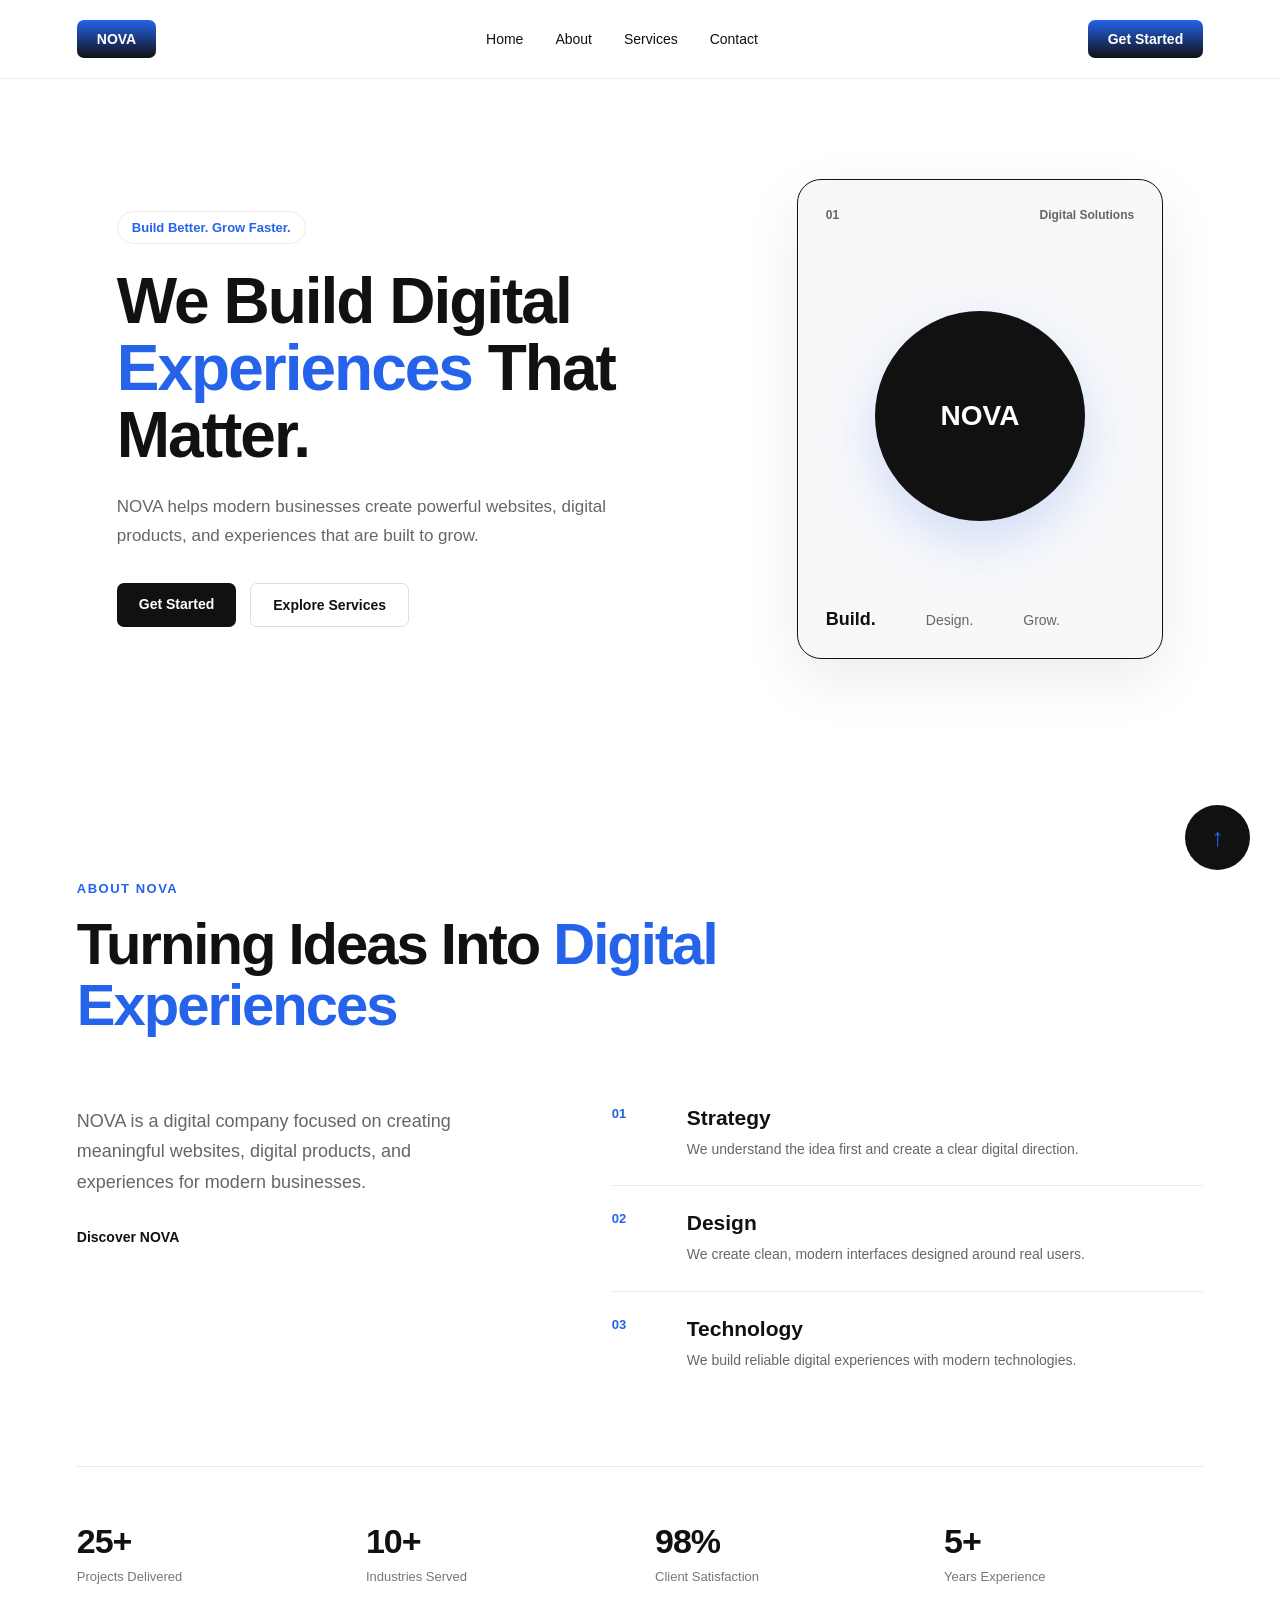
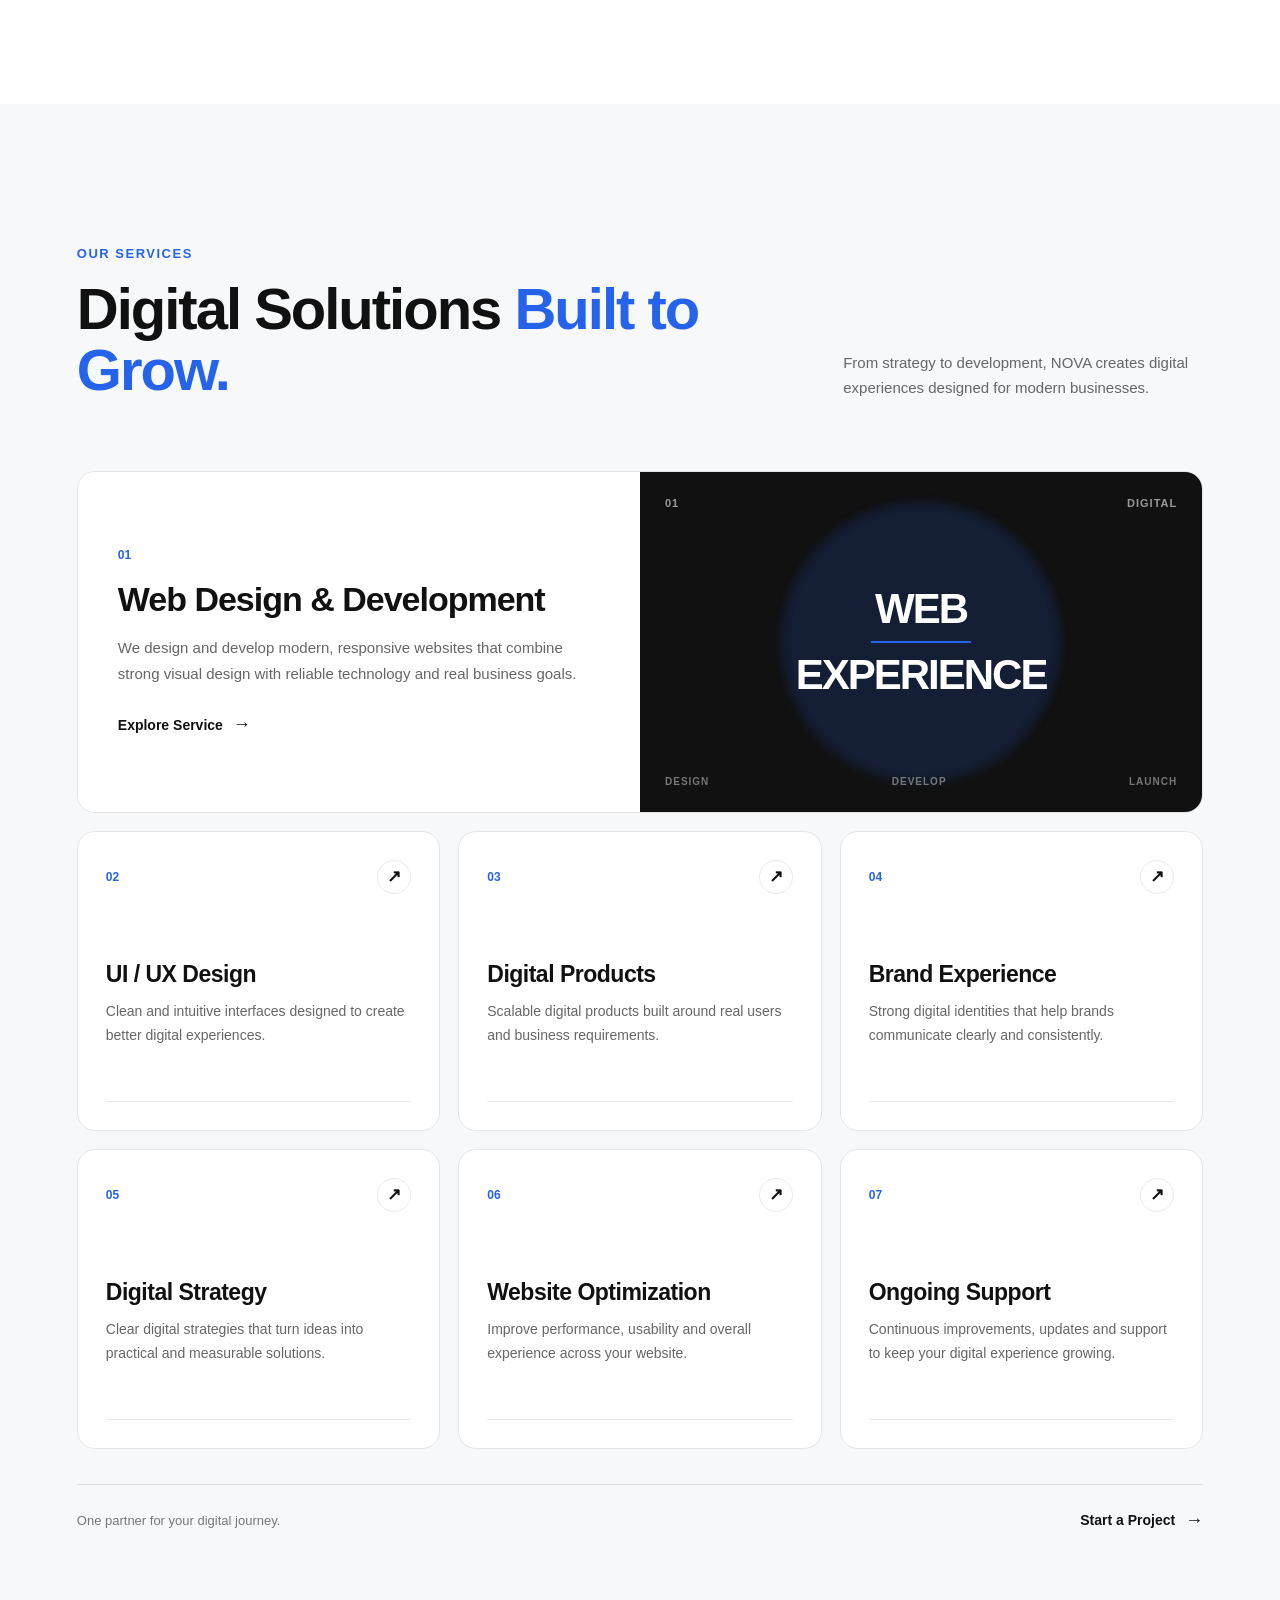
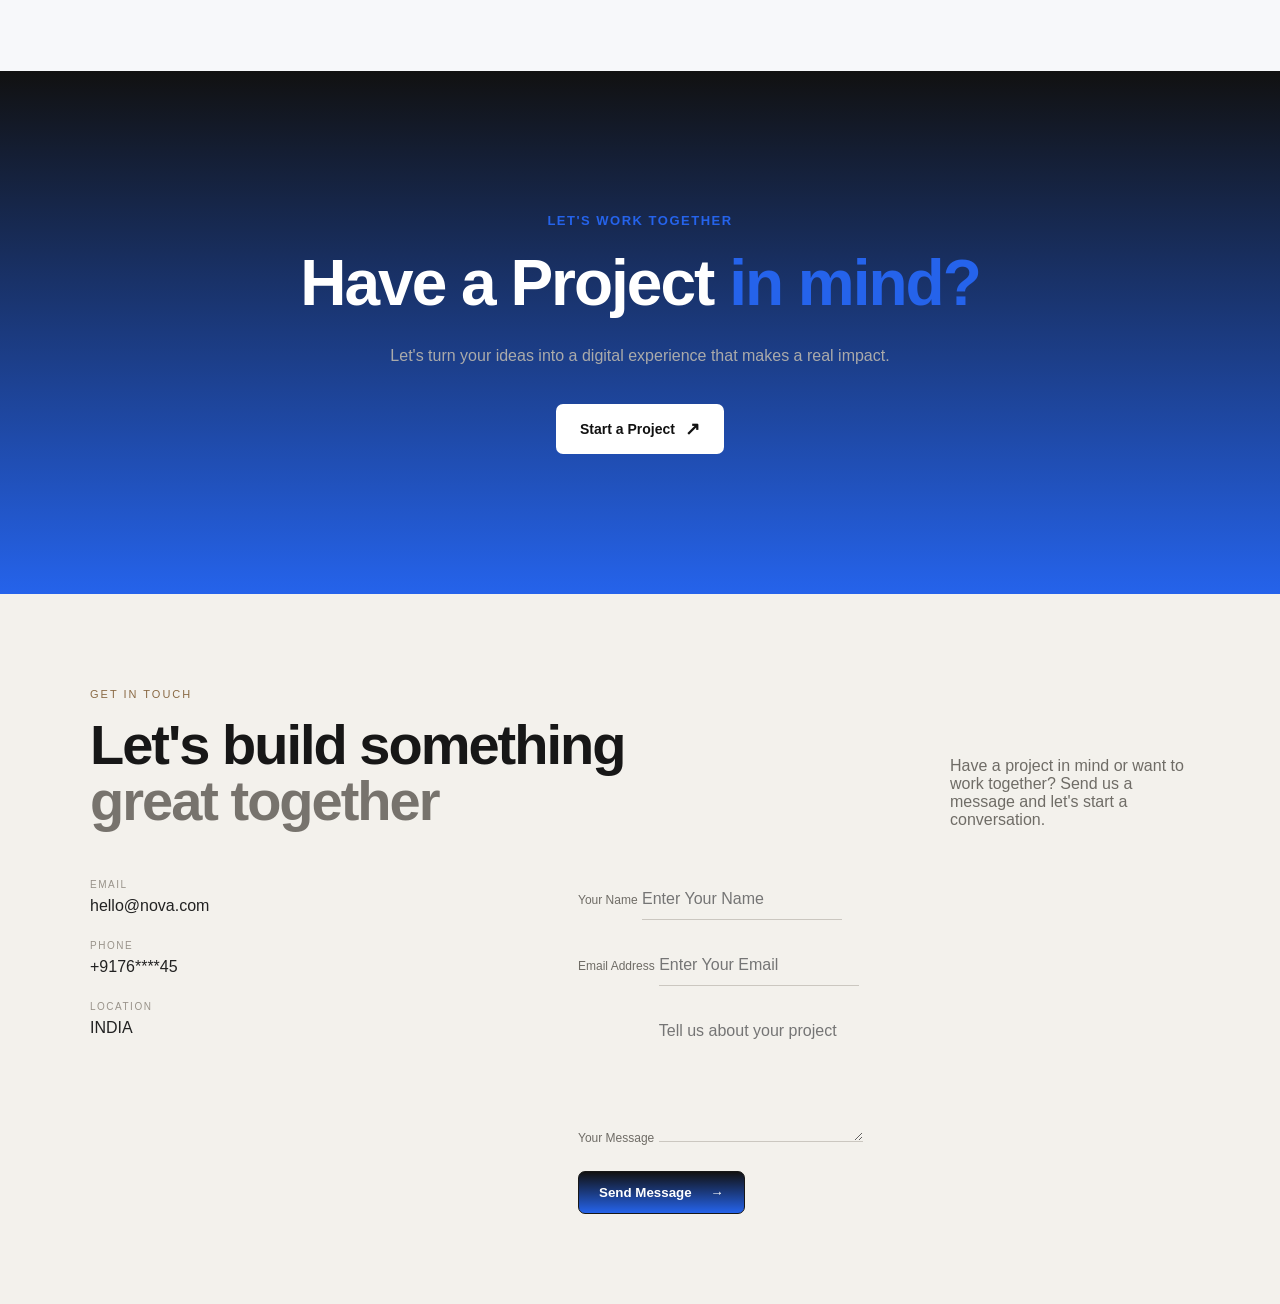
==== commit 36b1144b: "Contact section" ====
--- a/index.html
+++ b/index.html
@@ -659,10 +659,13 @@
 
 <!-- Contact Section -->
         <section class="contact" id="contact">
+
             <div class="contact-container">
+
                 <div class="contact-header">
 
                     <div>
+
                         <span class="contact-label">
                             GET IN TOUCH
                         </span>
@@ -671,24 +674,34 @@
                             Let's build something
                             <span>great together</span>
                         </h2>
-                    </div>
+
+                    </div>
+
                     <p class="contact-intro">
                         Have a project in mind or want to work together?
                         Send us a message and let's start a conversation.
                     </p>
                 </div>
+
+                <!-- Contact-main -->
                 <div class="contact-main">
+                   
                     <div class="contact-info">
+                   
                         <div class="contact-item">
+                   
                             <span class="contact-item-label">
                                 EMAIL
                             </span>
+                   
                             <a href="mailto:hello@nova.com" class="contact-links">
                                 hello@nova.com
+                   
                             </a>
                         </div>
 
                         <div class="contact-item">
+                   
                             <span class="contact-item-label">
                                 PHONE
                             </span>
@@ -696,6 +709,7 @@
                             <a href="tel:+9176****45" class="contact-links">
                                 +9176****45
                             </a>
+                      
                         </div>
 
                         <div class="contact-item">
@@ -706,7 +720,9 @@
                             <p>INDIA</p>
                         </div>
                     </div>
-                    <form  class="container-form">
+                 
+                 <!-- Contact-form -->
+                    <form  class="contact-form">
                         <div class="form-group">
                             <label for="name">Your Name</label>
                             <input type="text" id="name" name="name" placeholder="Enter Your Name">
--- a/style.css
+++ b/style.css
@@ -1003,7 +1003,7 @@
 }
 
 .contact-info, 
-.contact-item{
+.contact-form{
     display: flex;
     flex-direction: column;
     gap: 25px;
@@ -1029,7 +1029,12 @@
     text-decoration: none;
 }
 
-.contact-links{
+.form-group label{
+    font-size: 12px;
+    color: #6f6c66;
+}
+
+/* .contact-links{
     display: flex;
     gap: 18px;
 }
@@ -1037,11 +1042,17 @@
 .contact-links a{
     color: #6f6c66;
     text-decoration: none;
-}
-
-.form-group label{
-    font-size: 12px;
-    color: #6f6c66;
+} */
+
+.form-group input,
+.form-group textarea {
+    padding: 11px 0;
+    border: 0;
+    border-bottom: 1px solid #cbc7c0;
+    outline: 0;
+    background: transparent;
+    color: #171717;
+    font: inherit;
 }
 
 .form-group input:focus,
@@ -1069,4 +1080,8 @@
 .contact-btn span{
     margin-left: 15px;
     transition: 0.3s;
+}
+
+.contact-btn:hover span{
+    margin-left: 20px;
 }
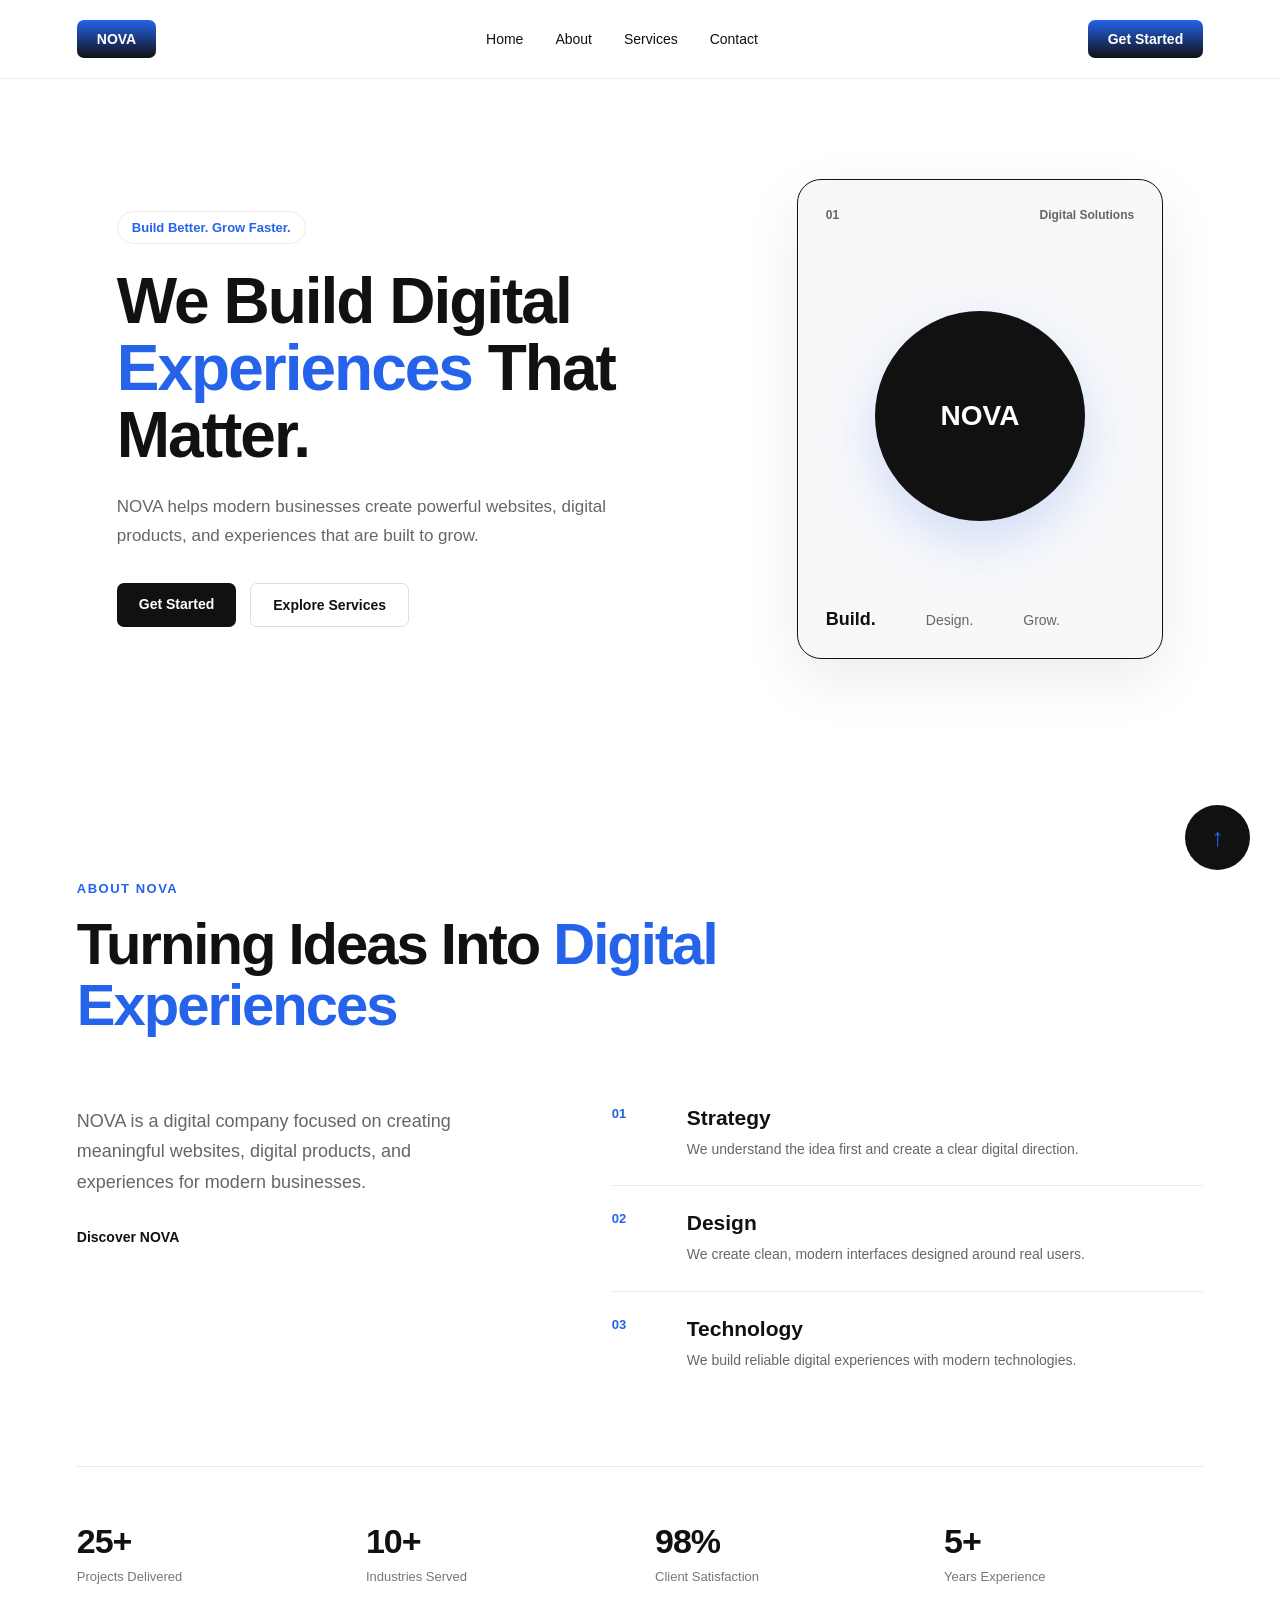
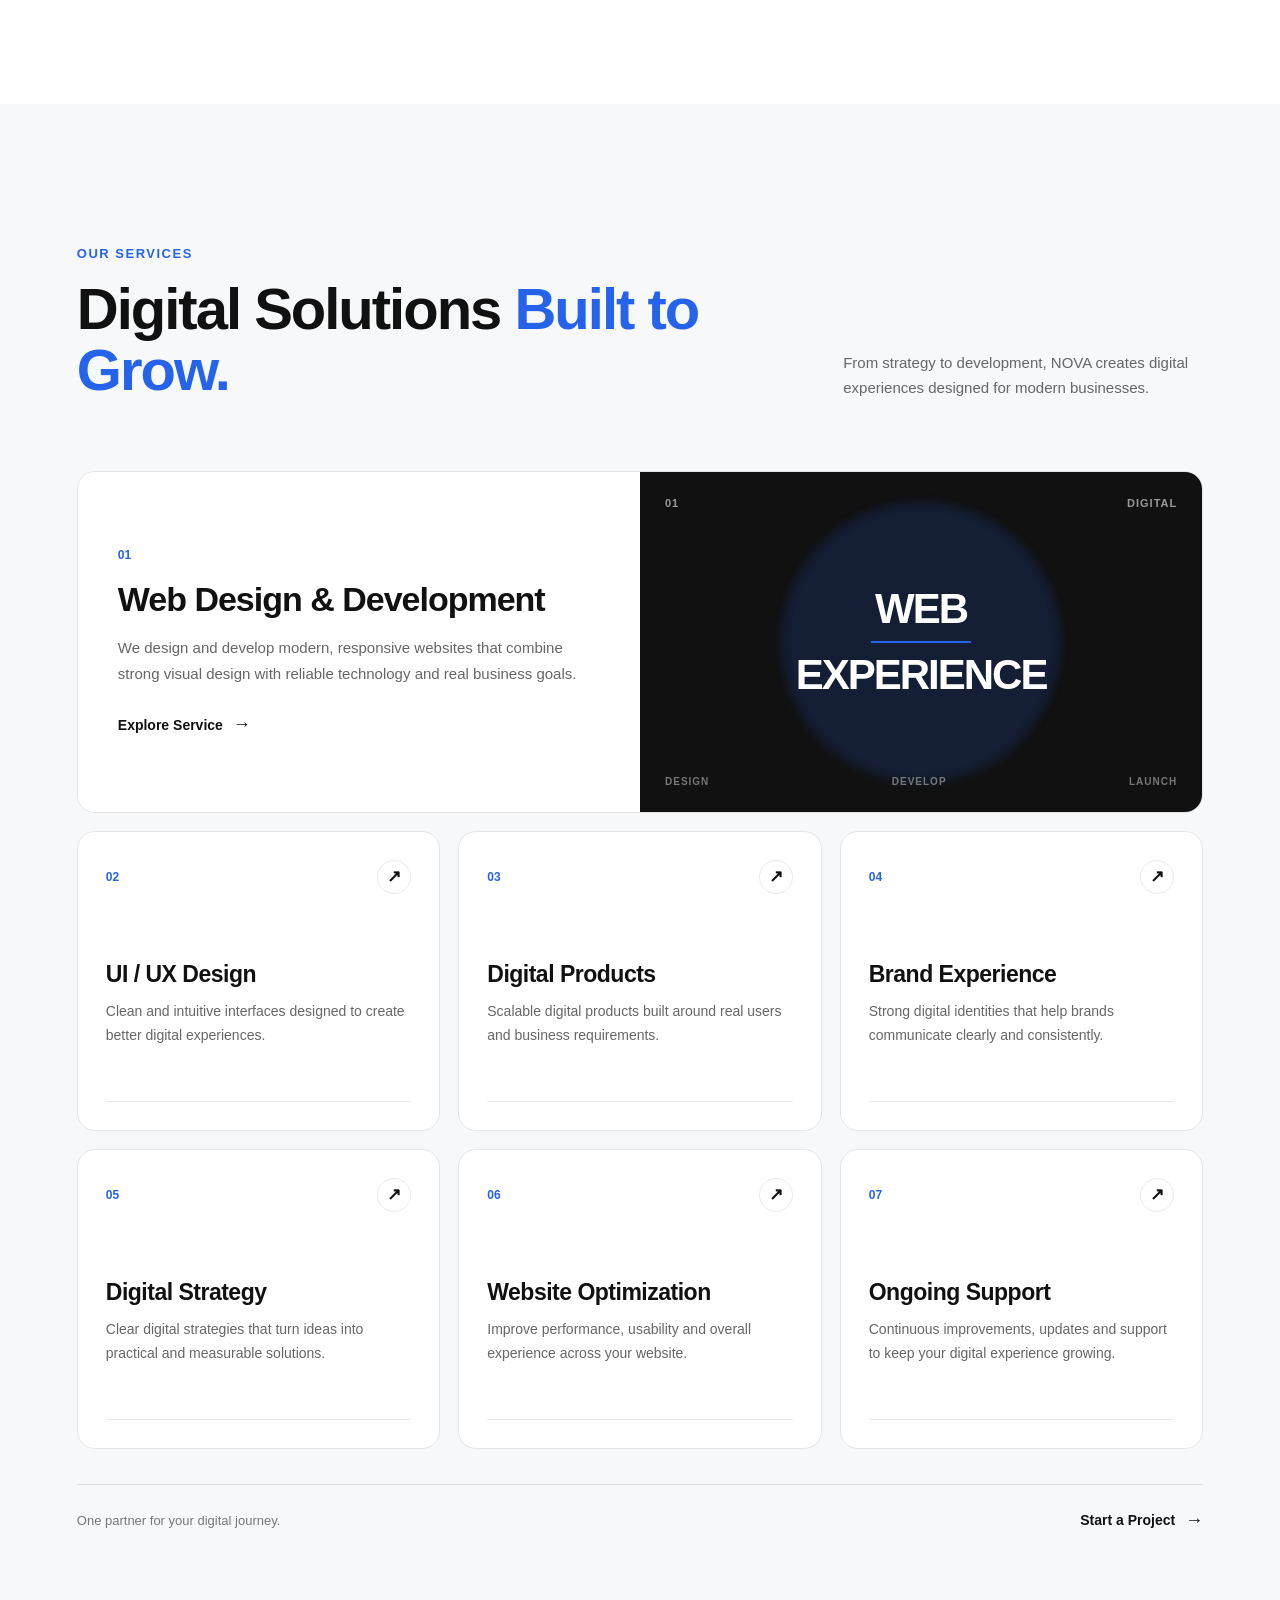
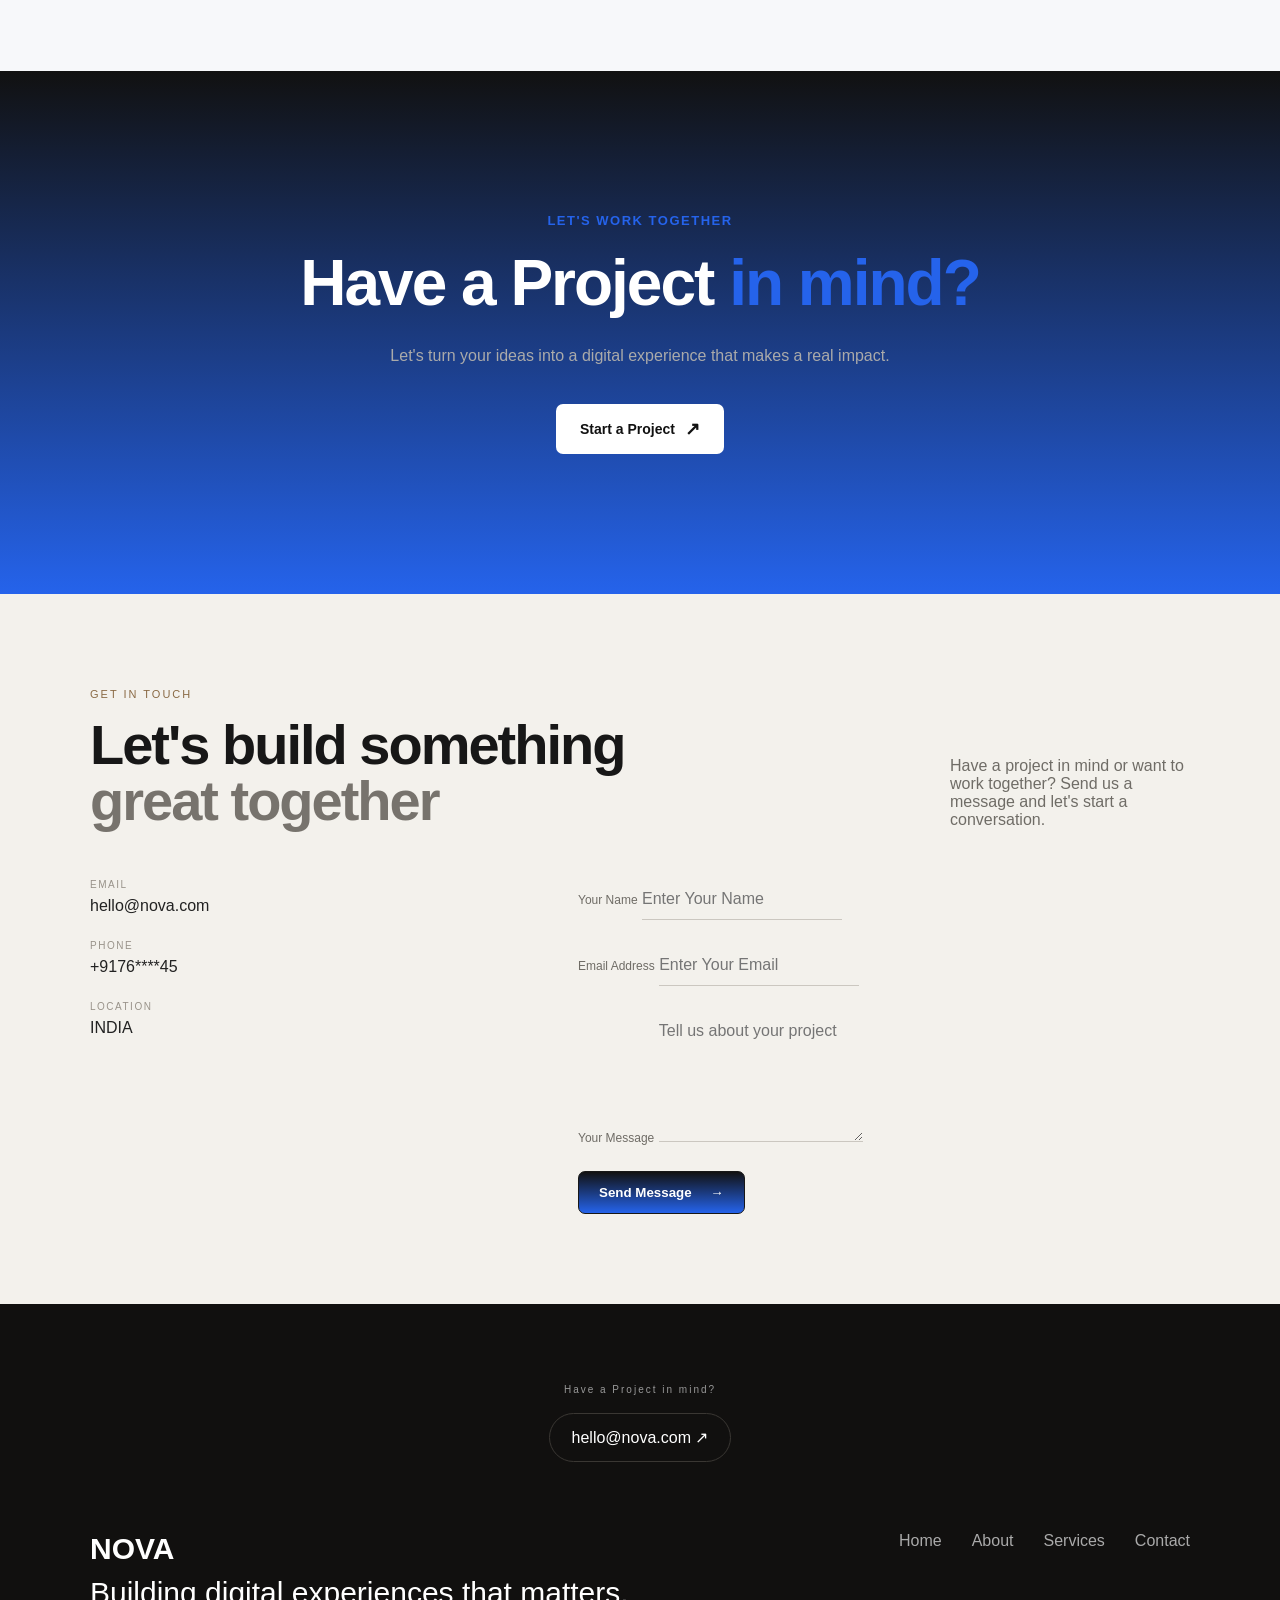
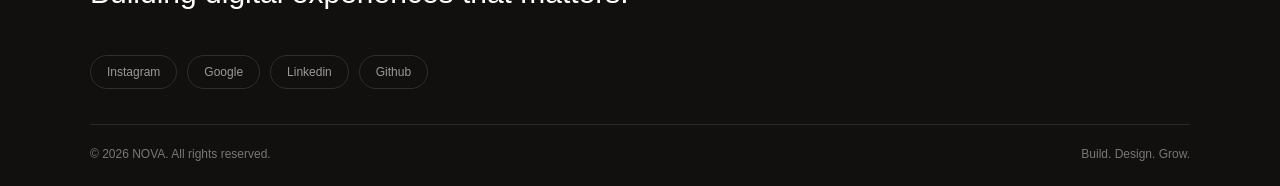
==== commit fef865fa: "Footer Section" ====
--- a/index.html
+++ b/index.html
@@ -768,6 +768,53 @@
 
     </main>
 
+    <footer class="footer">
+        <div class="footer-container">
+            <div class="footer-top">
+                <span class="footer-label">
+                    Have a Project in mind?
+                </span>
+
+                <a href="mailto: hello@nova.com" class="footer-mail">
+                    hello@nova.com
+                    <span> ↗ </span>
+                </a>
+            </div>
+
+            <div class="footer-main">
+                <div class="footer-brand">
+                    <h2>NOVA</h2>
+
+                    <p>Building digital experiences that matters.</p>
+                </div>
+
+                <div class="footer-links">
+                    <a href="#home">Home</a>
+                    <a href="#about">About</a>
+                    <a href="#services">Services</a>
+                    <a href="#contact">Contact</a>
+                </div>
+                
+            </div>
+
+            <div class="footer-socials">
+                <a href="#" class="Social-link">Instagram</a>
+                <a href="#" class="Social-link">Google</a>
+                <a href="#" class="Social-link">Linkedin</a>
+                <a href="#" class="Social-link">Github</a>
+            </div>
+
+            <div class="footer-bottom">
+                <span>
+                    © 2026 NOVA. All rights reserved.
+                </span>
+                <span>
+                    Build. Design. Grow.
+                </span>
+            </div>
+        </div>
+    </footer>
+
     <script src="script.js"></script>
 
 </body>
--- a/style.css
+++ b/style.css
@@ -1084,4 +1084,109 @@
 
 .contact-btn:hover span{
     margin-left: 20px;
+}
+
+.footer{
+    padding: 80px 0 25px;
+    background: #11100f;
+    color: #fff;
+}
+
+.footer-container{
+    width: 90%;
+    max-width: 1100px;
+    margin: auto;
+}
+
+.footer-top{
+    text-align: center;
+    padding-bottom: 70px;
+}
+
+.footer-label{
+    display: block;
+    margin-bottom: 18px;
+    font-size: 10px;
+    letter-spacing: 2px;
+    color: #999;
+}
+
+.footer-mail{
+    display: inline-block;
+    align-items: center;
+    gap: 20px;
+    padding: 14px 22px;
+    border: 1px solid #3a3733;
+    border-radius: 50px;
+    color: #fff;
+    text-decoration: none;
+    transition: 0.3s;
+}
+
+.footer-mail:hover{
+    border-color: #c19a6b;
+    color: #c19a6b;
+    transform: translateY(-2px);
+}
+
+.footer-main{
+    display: flex;
+    justify-content: space-between;
+    padding-bottom: 35px;
+}
+
+.footer-brand h2{
+    margin: 0 0 10px;
+    font-size: 30px;
+}
+
+.footer-brand p{
+    margin: 0 0 10px;
+    font-size: 30px;
+}
+
+.footer-links{
+    display: flex;
+    gap: 30px;
+}
+
+.footer-links a{
+    color: #aaa;
+    text-decoration: none;
+    transition: .3s;
+}
+
+.footer-links a:hover{
+    color: #c19a6b;
+}
+
+.footer-socials{
+    display: flex;
+    gap: 10px;
+    padding-bottom: 35px;
+}
+
+.Social-link{
+    padding: 9px 16px;
+    border: 1px solid #302e2b;
+    border-radius: 50px;
+    color: #999;
+    text-decoration: none;
+    font-size: 12px;
+    transition: .3s;
+}
+
+.Social-link:hover{
+    color: #fff;
+    border-color: #c19a6b;
+    transform: translateY(-2px);
+}
+
+.footer-bottom{
+    display: flex;
+    justify-content: space-between;
+    padding-top: 22px;
+    border-top: 1px solid #2b2926;
+    color: #777;
+    font-size: 12px;
 }
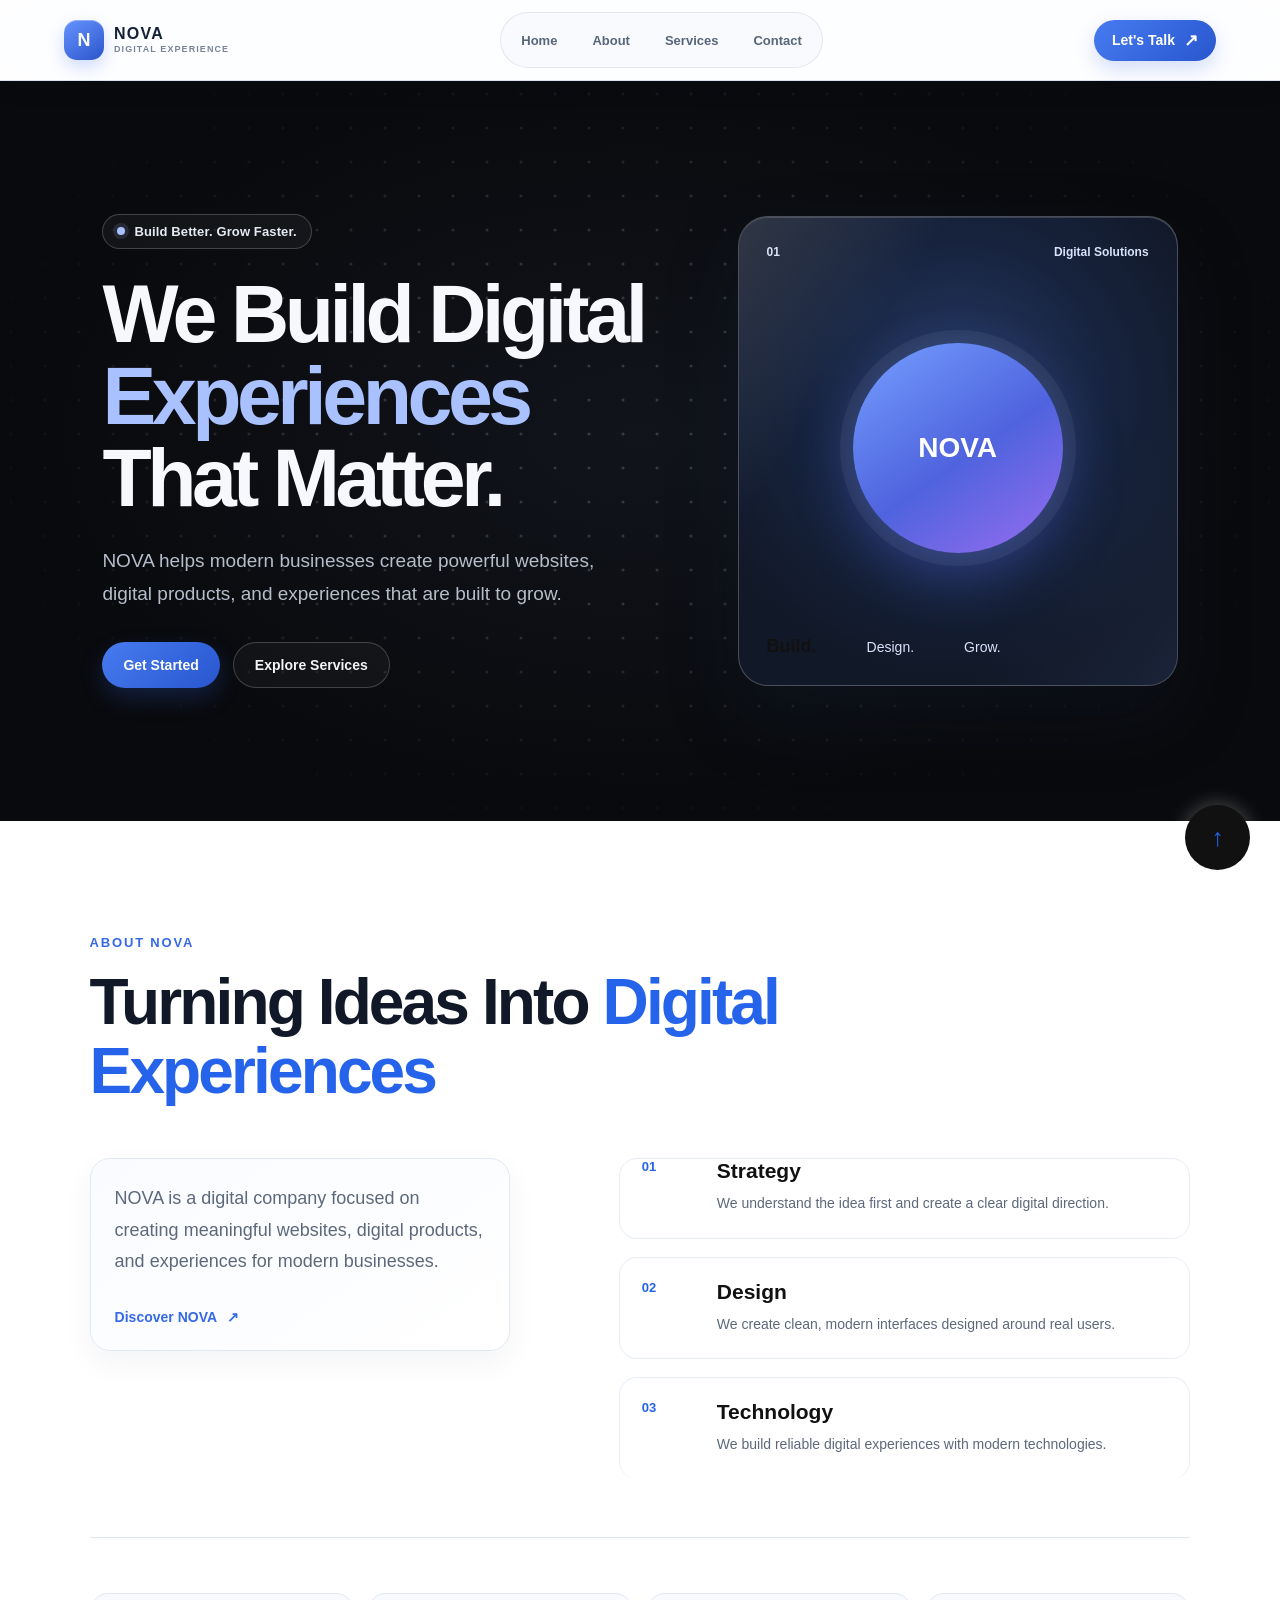
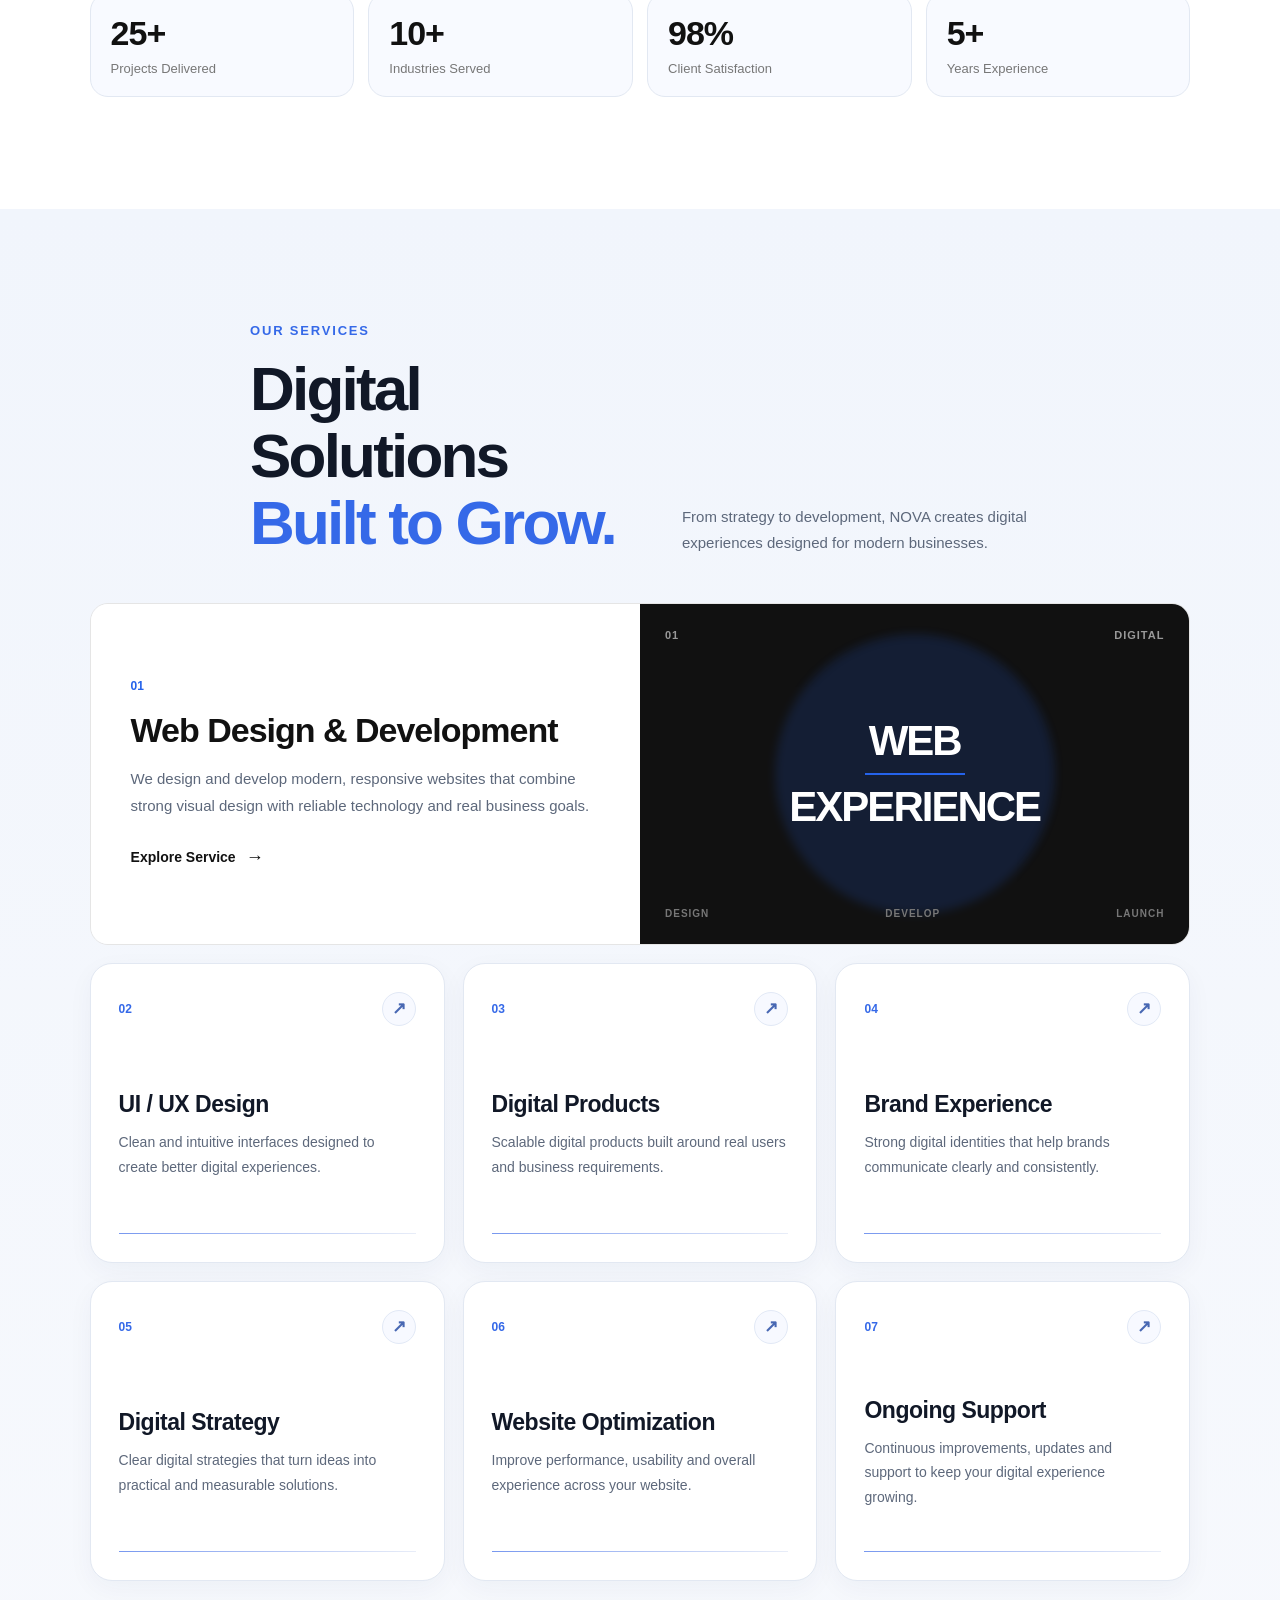
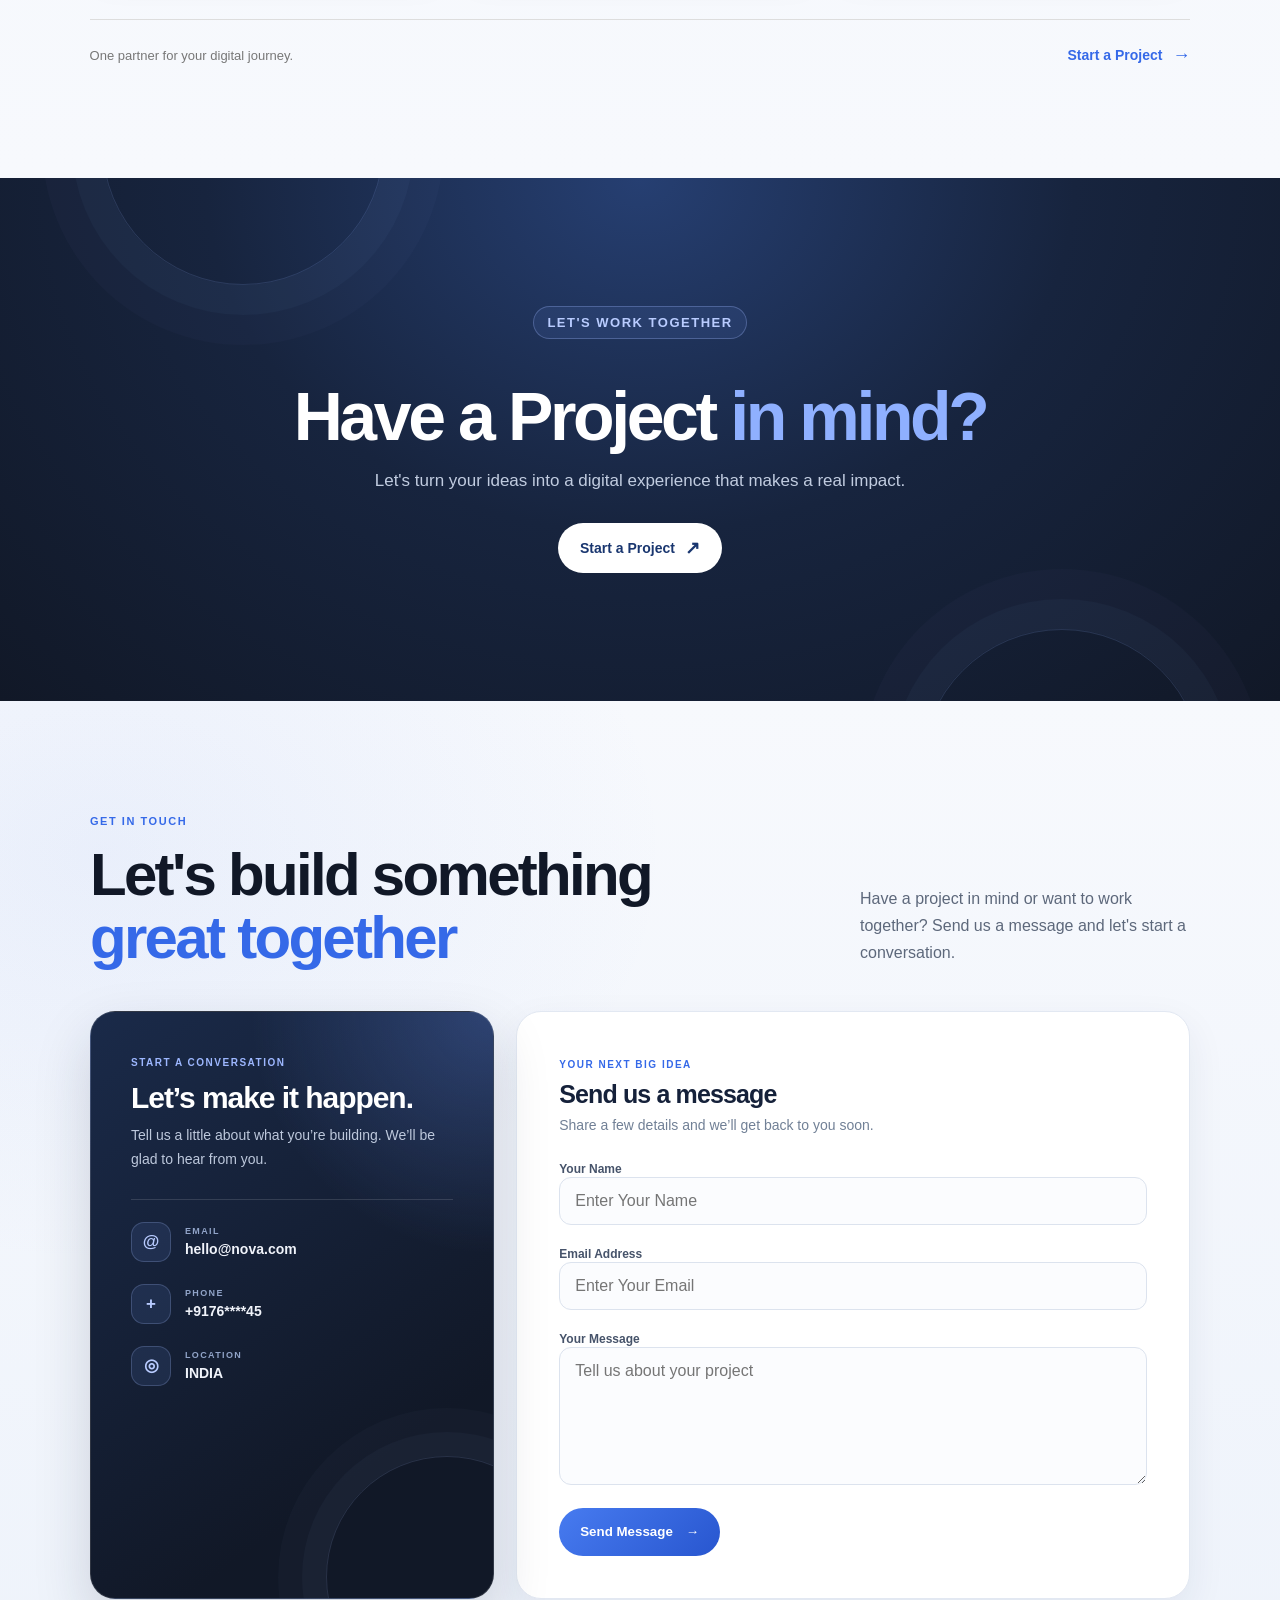
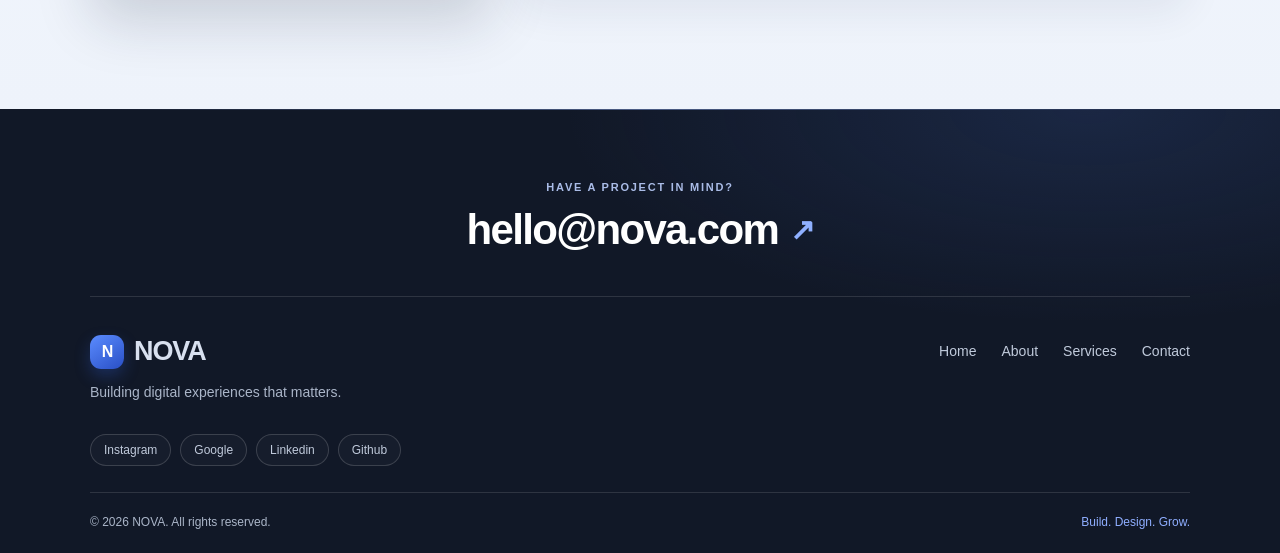
==== commit d47edfd8: "Nova Completed NOVA: A digital experience for the future expections." ====
--- a/index.html
+++ b/index.html
@@ -14,11 +14,15 @@
 
     <header class="header">
 
-        <nav class="navbar" id="navbar">
-
-            <div class="logo">
-                NOVA
-            </div>
+        <nav class="navbar" id="navbar" aria-label="Main navigation">
+
+            <a class="logo" href="#home" aria-label="NOVA home">
+                <span class="logo-mark" aria-hidden="true">N</span>
+                <span class="logo-copy">
+                    <strong>NOVA</strong>
+                    <small>Digital Experience</small>
+                </span>
+            </a>
 
             <ul class="nav-links">
 
@@ -40,9 +44,9 @@
 
             </ul>
 
-            <button class="btn">
-                Get Started
-            </button>
+            <a class="btn" href="#contact">
+                Let's Talk <span aria-hidden="true">↗</span>
+            </a>
 
         </nav>
 
@@ -54,6 +58,8 @@
     <main>
 
         <section class="hero" id="home">
+
+            <canvas class="hero-dots-canvas" aria-hidden="true"></canvas>
 
             <!-- Hero Content -->
 
@@ -76,11 +82,11 @@
 
                 <div class="hero-buttons">
 
-                    <a href="#" class="hero-btn primary-btn">
+                    <a href="#contact" class="hero-btn primary-btn">
                         Get Started
                     </a>
 
-                    <a href="#" class="hero-btn secondary-btn">
+                    <a href="#services" class="hero-btn secondary-btn">
                         Explore Services
                     </a>
 
@@ -170,8 +176,8 @@
                             experiences for modern businesses.
                         </p>
 
-                        <a href="#" class="about-link">
-                            Discover NOVA
+                        <a href="#services" class="about-link">
+                            Discover NOVA <span aria-hidden="true">↗</span>
                         </a>
 
                     </div>
@@ -359,7 +365,7 @@
                             technology and real business goals.
                         </p>
 
-                        <a href="#" class="service-link">
+                        <a href="#contact" class="service-link">
                             Explore Service
                             <span>→</span>
                         </a>
@@ -624,7 +630,7 @@
                         One partner for your digital journey.
                     </span>
 
-                    <a href="#" class="services-bottom-link">
+                    <a href="#contact" class="services-bottom-link">
                         Start a Project
                         <span>→</span>
                     </a>
@@ -650,7 +656,7 @@
                     Let's turn your ideas into a digital experience that makes a real impact.
                 </p>
 
-                <a href="#" class="Cta-btn">
+                <a href="#contact" class="Cta-btn">
                     Start a Project
                     <span> ↗ </span>
                 </a>
@@ -687,21 +693,29 @@
                 <div class="contact-main">
                    
                     <div class="contact-info">
+
+                        <div class="contact-info-heading">
+                            <span class="contact-card-eyebrow">START A CONVERSATION</span>
+                            <h3>Let’s make it happen.</h3>
+                            <p>Tell us a little about what you’re building. We’ll be glad to hear from you.</p>
+                        </div>
                    
                         <div class="contact-item">
-                   
+                            <span class="contact-icon" aria-hidden="true">@</span>
+                            <div class="contact-item-copy">
                             <span class="contact-item-label">
                                 EMAIL
                             </span>
                    
                             <a href="mailto:hello@nova.com" class="contact-links">
                                 hello@nova.com
-                   
                             </a>
+                            </div>
                         </div>
 
                         <div class="contact-item">
-                   
+                            <span class="contact-icon" aria-hidden="true">+</span>
+                            <div class="contact-item-copy">
                             <span class="contact-item-label">
                                 PHONE
                             </span>
@@ -709,28 +723,36 @@
                             <a href="tel:+9176****45" class="contact-links">
                                 +9176****45
                             </a>
-                      
+                            </div>
                         </div>
 
                         <div class="contact-item">
+                            <span class="contact-icon" aria-hidden="true">◎</span>
+                            <div class="contact-item-copy">
                             <span class="contact-item-label">
                                 LOCATION
                             </span>
 
                             <p>INDIA</p>
+                            </div>
                         </div>
                     </div>
                  
                  <!-- Contact-form -->
                     <form  class="contact-form">
+                        <div class="contact-form-heading">
+                            <span>YOUR NEXT BIG IDEA</span>
+                            <h3>Send us a message</h3>
+                            <p>Share a few details and we’ll get back to you soon.</p>
+                        </div>
                         <div class="form-group">
                             <label for="name">Your Name</label>
-                            <input type="text" id="name" name="name" placeholder="Enter Your Name">
+                            <input type="text" id="name" name="name" placeholder="Enter Your Name" autocomplete="name">
                         </div>
 
                         <div class="form-group">
                             <label for="email">Email Address</label>
-                            <input type="text" name="email" id="email" placeholder="Enter Your Email">
+                            <input type="email" name="email" id="email" placeholder="Enter Your Email" autocomplete="email">
                         </div>
 
                         <div class="form-group">
@@ -748,7 +770,7 @@
         </section>
 
 
-        <button class="Floatingbtn" onclick="goToSection()"> 
+        <button class="Floatingbtn" type="button" onclick="goToSection()" aria-label="Back to top" title="Back to top">
            <span> ↑ </span>
 
            
@@ -819,4 +841,4 @@
 
 </body>
 
-    </html>+    </html>
--- a/style.css
+++ b/style.css
@@ -23,8 +23,8 @@
 }
 
 /* Navbar */
-.logo{
-     margin: 0;
+.logo {
+    margin: 0;
     padding: 11px 20px;
     border: none;
     border-radius: 7px;
@@ -33,11 +33,11 @@
     font-size: 14px;
     font-weight: 600;
     cursor: pointer;
-    background: linear-gradient(#2563eb,#111111);
-}
-
-.logo:hover{
-    background: linear-gradient(#111111,#2563eb);
+    background: linear-gradient(#2563eb, #111111);
+}
+
+.logo:hover {
+    background: linear-gradient(#111111, #2563eb);
 }
 
 
@@ -98,7 +98,7 @@
     padding: 11px 20px;
     border: none;
     border-radius: 7px;
-    background: linear-gradient(#2563eb,#111111);
+    background: linear-gradient(#2563eb, #111111);
     color: #ffffff;
     font-size: 14px;
     font-weight: 600;
@@ -207,7 +207,7 @@
 
 .primary-btn:hover {
     transform: translateY(-2px);
-    background: linear-gradient(#2563eb,#111111);
+    background: linear-gradient(#2563eb, #111111);
 }
 
 /* Secondary Button */
@@ -223,7 +223,7 @@
     border-color: #2563eb;
     color: #ffffff;
     transform: translateY(-2px);
-    background: linear-gradient(#2563eb,#111111);
+    background: linear-gradient(#2563eb, #111111);
 }
 
 /* Hero Visual */
@@ -252,18 +252,18 @@
     cursor: pointer;
 }
 
-.visual-card:hover{
+.visual-card:hover {
     background: linear-gradient(#2563eb, #111111);
     transform: scale(1.2);
     transition: 2s;
 }
 
-.visual-card:hover span{
+.visual-card:hover span {
     color: #ffffff;
 }
 
-.visual-card:hover strong{
-    color:#ffffff
+.visual-card:hover strong {
+    color: #ffffff
 }
 
 /* Visual Top */
@@ -293,9 +293,10 @@
     box-shadow: 0 20px 50px rgba(37, 99, 235, 0.18);
 }
 
-.visual-circle:hover{
+.visual-circle:hover {
     background: linear-gradient(#111111, #2563eb);
 }
+
 /* Visual Bottom */
 
 .visual-bottom {
@@ -701,7 +702,7 @@
     font-size: 10px;
     font-weight: 600;
     letter-spacing: 1px;
-    }
+}
 
 
 
@@ -840,50 +841,50 @@
 }
 
 .Floatingbtn {
-            position: fixed;
-            right: 30px;
-            bottom: 30px;
-            width: 65px;
-            height: 65px;
-            border-radius: 50%;
-            border: none;
-            background: #111111;
-            color: #2563eb;
-            font-size: 25px;
-            cursor: pointer;
-            display: flex;
-            justify-content: center;
-            align-items: center;
-            box-shadow: 0 0 20px rgba(255,255,255,0.3);
-            z-index: 999;
-            animation: float 2s ease-in-out infinite;
-            transition: 0.3s;
-        }
-
-        /* Floating btn:-> */
+    position: fixed;
+    right: 30px;
+    bottom: 30px;
+    width: 65px;
+    height: 65px;
+    border-radius: 50%;
+    border: none;
+    background: #111111;
+    color: #2563eb;
+    font-size: 25px;
+    cursor: pointer;
+    display: flex;
+    justify-content: center;
+    align-items: center;
+    box-shadow: 0 0 20px rgba(255, 255, 255, 0.3);
+    z-index: 999;
+    animation: float 2s ease-in-out infinite;
+    transition: 0.3s;
+}
+
+/* Floating btn:-> */
 
 .Floatingbtn:hover {
-            transform: scale(1.15);
-            box-shadow: 0 0 30px darkblue;
-            border-color: #111111;
-            background: linear-gradient(#2563eb,#111111);
-            color: #eeeeee;
-        }
-
-        /* CTA-SECTION */
-.Cta{
+    transform: scale(1.15);
+    box-shadow: 0 0 30px darkblue;
+    border-color: #111111;
+    background: linear-gradient(#2563eb, #111111);
+    color: #eeeeee;
+}
+
+/* CTA-SECTION */
+.Cta {
     padding: 140px 6%;
-    background: linear-gradient(#111111,#2563eb);
+    background: linear-gradient(#111111, #2563eb);
     color: #ffffff;
 }
 
-.Cta-container{
+.Cta-container {
     max-width: 900px;
     margin: auto;
     text-align: center;
 }
 
-.Cta-label{
+.Cta-label {
     display: inline-block;
     margin-bottom: 22px;
     color: #2563eb;
@@ -893,7 +894,7 @@
 }
 
 
-.Cta-container h2{
+.Cta-container h2 {
     margin-bottom: 25px;
     color: #ffffff;
     font-size: 64px;
@@ -902,12 +903,12 @@
 }
 
 
-.Cta-container h2 span{
+.Cta-container h2 span {
     color: #2563eb;
 }
 
 
-.Cta-container p{
+.Cta-container p {
     max-width: 560px;
     margin: 0 auto 35px;
     color: #aaaaaa;
@@ -916,7 +917,7 @@
 }
 
 
-.Cta-btn{
+.Cta-btn {
     display: inline-flex;
     align-items: center;
     gap: 10px;
@@ -931,105 +932,105 @@
 }
 
 
-.Cta-btn:hover{
-    background: linear-gradient(#2563eb,#111111);
+.Cta-btn:hover {
+    background: linear-gradient(#2563eb, #111111);
     color: #ffffff;
     transform: translateY(-3px);
-    box-shadow:0 0 25px white;
-}
-
-
-.Cta-btn span{
+    box-shadow: 0 0 25px white;
+}
+
+
+.Cta-btn span {
     font-size: 18px;
     transition: 0.3s ease;
 }
 
 
-.Cta-btn:hover span{
+.Cta-btn:hover span {
     transform: rotate(45deg);
 }
 
 
 /* Contact Section */
-.contact{
+.contact {
     padding: 90px 0;
     background: #f3f1ec;
     color: #171717;
 }
 
 
-.contact-container{
+.contact-container {
     width: 90%;
     max-width: 1100px;
     margin: auto;
 }
 
-.contact-header{
+.contact-header {
     display: flex;
     justify-content: space-between;
     align-items: end;
     padding-bottom: 50px;
 }
 
-.contact-label{
+.contact-label {
     font-size: 11px;
     letter-spacing: 2px;
     color: #8a6a45;
 }
 
-.contact-header h2{
-    margin: 15px 0 0 ;
+.contact-header h2 {
+    margin: 15px 0 0;
     font-size: 56px;
     line-height: 1;
     letter-spacing: -2px;
 }
 
 
-.contact-header h2 span{
+.contact-header h2 span {
     display: block;
     color: #77736d;
 }
 
-.contact-intro{
+.contact-intro {
     max-width: 240px;
     color: #6f6c66;
-    line-height: 1,6;
-}
-
-.contact-main{
+    line-height: 1, 6;
+}
+
+.contact-main {
     display: grid;
     grid-template-columns: 1fr 1.5fr;
     gap: 80px;
 }
 
-.contact-info, 
-.contact-form{
+.contact-info,
+.contact-form {
     display: flex;
     flex-direction: column;
     gap: 25px;
 }
 
 .contact-item,
-form-group{
+form-group {
     display: flex;
     flex-direction: column;
     gap: 7px;
 }
 
-.contact-item-label{
+.contact-item-label {
     font-size: 10px;
     letter-spacing: 1.5px;
     color: #99938a;
 }
 
 .contact-item a,
-.contact-item p{
+.contact-item p {
     margin: 0;
     color: #222;
     text-decoration: none;
 }
 
-.form-group label{
+.form-group label {
     font-size: 12px;
     color: #6f6c66;
 }
@@ -1056,11 +1057,11 @@
 }
 
 .form-group input:focus,
-.form-group textarea:focus{
+.form-group textarea:focus {
     border-color: #8a6a45;
 }
 
-.contact-btn{
+.contact-btn {
     width: fit-content;
     padding: 13px 20px;
     border: 1px solid #171717;
@@ -1072,38 +1073,38 @@
     transition: 0.3s;
 }
 
-.contact-btn:hover{
+.contact-btn:hover {
     background: linear-gradient(#2563eb, #111111);
     transform: translateY(-2px);
 }
 
-.contact-btn span{
+.contact-btn span {
     margin-left: 15px;
     transition: 0.3s;
 }
 
-.contact-btn:hover span{
+.contact-btn:hover span {
     margin-left: 20px;
 }
 
-.footer{
+.footer {
     padding: 80px 0 25px;
     background: #11100f;
     color: #fff;
 }
 
-.footer-container{
+.footer-container {
     width: 90%;
     max-width: 1100px;
     margin: auto;
 }
 
-.footer-top{
+.footer-top {
     text-align: center;
     padding-bottom: 70px;
 }
 
-.footer-label{
+.footer-label {
     display: block;
     margin-bottom: 18px;
     font-size: 10px;
@@ -1111,7 +1112,7 @@
     color: #999;
 }
 
-.footer-mail{
+.footer-mail {
     display: inline-block;
     align-items: center;
     gap: 20px;
@@ -1123,50 +1124,50 @@
     transition: 0.3s;
 }
 
-.footer-mail:hover{
+.footer-mail:hover {
     border-color: #c19a6b;
     color: #c19a6b;
     transform: translateY(-2px);
 }
 
-.footer-main{
+.footer-main {
     display: flex;
     justify-content: space-between;
     padding-bottom: 35px;
 }
 
-.footer-brand h2{
+.footer-brand h2 {
     margin: 0 0 10px;
     font-size: 30px;
 }
 
-.footer-brand p{
+.footer-brand p {
     margin: 0 0 10px;
     font-size: 30px;
 }
 
-.footer-links{
+.footer-links {
     display: flex;
     gap: 30px;
 }
 
-.footer-links a{
+.footer-links a {
     color: #aaa;
     text-decoration: none;
     transition: .3s;
 }
 
-.footer-links a:hover{
+.footer-links a:hover {
     color: #c19a6b;
 }
 
-.footer-socials{
+.footer-socials {
     display: flex;
     gap: 10px;
     padding-bottom: 35px;
 }
 
-.Social-link{
+.Social-link {
     padding: 9px 16px;
     border: 1px solid #302e2b;
     border-radius: 50px;
@@ -1176,17 +1177,1221 @@
     transition: .3s;
 }
 
-.Social-link:hover{
+.Social-link:hover {
     color: #fff;
     border-color: #c19a6b;
     transform: translateY(-2px);
 }
 
-.footer-bottom{
+.footer-bottom {
     display: flex;
     justify-content: space-between;
     padding-top: 22px;
     border-top: 1px solid #2b2926;
     color: #777;
     font-size: 12px;
-}+}
+
+/* Cohesive visual polish */
+:root {
+    --nova-ink: #111827;
+    --nova-muted: #5d687b;
+    --nova-blue: #3569e8;
+    --nova-blue-dark: #214ebd;
+    --nova-line: #e2e8f2;
+    --nova-paper: #f6f8fc;
+}
+
+html {
+    scroll-behavior: smooth;
+    scroll-padding-top: 88px;
+}
+
+body {
+    position: relative;
+    isolation: isolate;
+    color: var(--nova-ink);
+    background: var(--nova-paper);
+    overflow-x: hidden;
+}
+
+body::before,
+body::after {
+    content: "";
+    position: fixed;
+    z-index: 0;
+    width: clamp(230px, 34vw, 480px);
+    aspect-ratio: 1;
+    border-radius: 50%;
+    pointer-events: none;
+    filter: blur(12px);
+    opacity: .42;
+    animation: background-drift 22s ease-in-out infinite alternate;
+}
+
+body>header {
+    z-index: 20;
+}
+
+body>main,
+body>footer {
+    position: relative;
+    z-index: 1;
+}
+
+body::before {
+    top: 8vh;
+    left: -12vw;
+    background: radial-gradient(circle, rgba(117, 155, 255, .28), rgba(117, 155, 255, .09) 42%, transparent 70%);
+}
+
+body::after {
+    right: -14vw;
+    bottom: 2vh;
+    opacity: .3;
+    animation-delay: -9s;
+    background: radial-gradient(circle, rgba(146, 123, 255, .22), rgba(146, 123, 255, .07) 43%, transparent 70%);
+}
+
+@keyframes background-drift {
+    0% {
+        transform: translate3d(0, 0, 0) scale(.94);
+    }
+
+    50% {
+        transform: translate3d(4vw, 3vh, 0) scale(1.06);
+    }
+
+    100% {
+        transform: translate3d(-1vw, 7vh, 0) scale(1);
+    }
+}
+
+section[id] {
+    scroll-margin-top: 88px;
+}
+
+.header {
+    position: sticky;
+    top: 0;
+    z-index: 20;
+    padding: 13px 6%;
+    background: rgba(255, 255, 255, .88);
+    border-bottom: 1px solid rgba(226, 232, 242, .85);
+    backdrop-filter: blur(16px);
+}
+
+.navbar {
+    gap: 26px;
+}
+
+.logo {
+    display: inline-flex;
+    align-items: center;
+    gap: 9px;
+    color: var(--nova-ink);
+    text-decoration: none;
+    font-weight: 850;
+    letter-spacing: -.7px;
+}
+
+.logo::before {
+    content: "N";
+    display: grid;
+    place-items: center;
+    width: 34px;
+    height: 34px;
+    border-radius: 11px;
+    color: #fff;
+    font-size: 16px;
+    background: linear-gradient(145deg, #5b8cff, #294fc5);
+    box-shadow: 0 7px 16px rgba(53, 105, 232, .27);
+}
+
+.nav-links {
+    align-items: center;
+    gap: clamp(15px, 2.5vw, 30px);
+}
+
+.nav-links a {
+    color: #596579;
+    font-weight: 600;
+    transition: color .2s, transform .2s;
+}
+
+.nav-links a:hover {
+    color: var(--nova-blue);
+    transform: translateY(-1px);
+}
+
+.btn {
+    display: inline-flex;
+    align-items: center;
+    justify-content: center;
+    gap: 9px;
+    padding: 12px 19px;
+    border: 0;
+    border-radius: 999px;
+    color: #fff;
+    background: linear-gradient(135deg, #477bf0, #2856cf);
+    box-shadow: 0 8px 20px rgba(53, 105, 232, .22);
+    font-weight: 700;
+    text-decoration: none;
+    transition: transform .2s, box-shadow .2s;
+}
+
+.btn:hover {
+    transform: translateY(-2px);
+    box-shadow: 0 12px 26px rgba(53, 105, 232, .3);
+}
+
+a:focus-visible,
+button:focus-visible,
+input:focus-visible,
+textarea:focus-visible {
+    outline: 3px solid rgba(53, 105, 232, .55);
+    outline-offset: 3px;
+}
+
+.hero {
+    position: relative;
+    isolation: isolate;
+    min-height: min(740px, calc(100svh - 66px));
+    max-width: 1440px;
+    margin: auto;
+    padding: clamp(66px, 8vw, 112px) 8%;
+    gap: 7%;
+    background: radial-gradient(ellipse at 78% 48%, rgba(97, 139, 255, .14), transparent 39%);
+}
+
+.hero::after {
+    content: "";
+    position: absolute;
+    z-index: -1;
+    right: 5%;
+    top: 15%;
+    width: clamp(260px, 35vw, 470px);
+    aspect-ratio: 1;
+    border: 1px solid rgba(77, 119, 221, .09);
+    border-radius: 50%;
+    box-shadow: 0 0 0 34px rgba(77, 119, 221, .025), 0 0 0 68px rgba(77, 119, 221, .02);
+    pointer-events: none;
+}
+
+.hero-content {
+    max-width: 650px;
+}
+
+.hero-badge {
+    display: inline-flex;
+    align-items: center;
+    gap: 9px;
+    padding: 9px 14px;
+    border: 1px solid #dce6fb;
+    border-radius: 999px;
+    color: #315bc0;
+    background: rgba(255, 255, 255, .75);
+    font-weight: 700;
+    letter-spacing: .01em;
+}
+
+.hero-badge::before {
+    content: "";
+    width: 8px;
+    height: 8px;
+    border-radius: 50%;
+    background: #4e7df0;
+    box-shadow: 0 0 0 4px #e8efff;
+}
+
+.hero-content h1 {
+    color: var(--nova-ink);
+    font-size: clamp(45px, 6.3vw, 82px);
+    line-height: 1.02;
+    letter-spacing: -.055em;
+}
+
+.hero-content h1 span {
+    display: block;
+    color: var(--nova-blue);
+}
+
+.hero-content p {
+    max-width: 540px;
+    color: var(--nova-muted);
+    font-size: clamp(16px, 1.5vw, 19px);
+    line-height: 1.75;
+}
+
+.hero-buttons {
+    gap: 13px;
+    margin-top: 30px;
+}
+
+.hero-btn {
+    display: inline-flex;
+    align-items: center;
+    justify-content: center;
+    padding: 14px 21px;
+    border-radius: 999px;
+    font-weight: 700;
+    text-decoration: none;
+    transition: .22s ease;
+}
+
+.primary-btn {
+    color: #fff;
+    background: linear-gradient(135deg, #477bf0, #2856cf);
+    box-shadow: 0 10px 23px rgba(53, 105, 232, .23);
+}
+
+.primary-btn:hover {
+    transform: translateY(-3px);
+    box-shadow: 0 14px 28px rgba(53, 105, 232, .3);
+}
+
+.secondary-btn {
+    color: #34415a;
+    border: 1px solid #d9e1ee;
+    background: rgba(255, 255, 255, .8);
+}
+
+.secondary-btn:hover {
+    color: var(--nova-blue);
+    border-color: #9eb7f3;
+    transform: translateY(-2px);
+}
+
+.hero-visual {
+    width: min(39vw, 440px);
+    height: clamp(350px, 43vw, 470px);
+    flex: 0 0 auto;
+}
+
+.visual-card {
+    overflow: hidden;
+    border: 1px solid rgba(255, 255, 255, .23);
+    border-radius: 30px;
+    background: radial-gradient(circle at 50% 38%, #273c69 0, #17233e 42%, #111827 78%);
+    box-shadow: 0 32px 75px rgba(23, 35, 62, .22), inset 0 1px rgba(255, 255, 255, .16);
+    position: relative;
+    display: flex;
+    flex-direction: column;
+    justify-content: space-between;
+    transition: transform .35s, box-shadow .35s;
+}
+
+.visual-card::before {
+    content: "";
+    position: absolute;
+    inset: 0;
+    border-radius: inherit;
+    background: linear-gradient(125deg, rgba(255, 255, 255, .13), transparent 28%, transparent 72%, rgba(127, 161, 255, .08));
+    pointer-events: none;
+}
+
+.visual-card>* {
+    position: relative;
+    z-index: 1;
+}
+
+.visual-card:hover {
+    transform: translateY(-6px);
+    box-shadow: 0 40px 85px rgba(23, 35, 62, .28), inset 0 1px rgba(255, 255, 255, .2);
+}
+
+.visual-top,
+.visual-bottom {
+    color: #d8e2fa;
+}
+
+.visual-circle {
+    color: #fff;
+    background: linear-gradient(145deg, #75a0ff, #4f63de 54%, #986df0);
+    box-shadow: 0 0 0 13px rgba(255, 255, 255, .055), 0 22px 60px rgba(73, 105, 236, .42);
+    transition: transform .3s, filter .3s;
+}
+
+.visual-circle:hover {
+    transform: scale(1.045) rotate(-3deg);
+    filter: brightness(1.12);
+}
+
+.about,
+.services {
+    padding: clamp(72px, 9vw, 112px) 7%;
+}
+
+.about {
+    background: #fff;
+}
+
+.about-label,
+.services-label,
+.contact-label {
+    color: var(--nova-blue);
+    font-weight: 750;
+    letter-spacing: .14em;
+}
+
+.about-header {
+    max-width: 850px;
+    margin-bottom: 52px;
+}
+
+.about-main {
+    align-items: start;
+    gap: clamp(36px, 7vw, 90px);
+    padding-bottom: 58px;
+    border-color: var(--nova-line);
+}
+
+.about-intro {
+    padding: 24px;
+    border: 1px solid var(--nova-line);
+    border-radius: 20px;
+    background: linear-gradient(145deg, #f9fbff, #fff);
+    box-shadow: 0 12px 30px rgba(29, 48, 83, .05);
+}
+
+.about-features {
+    gap: 18px;
+}
+
+.about-feature {
+    padding: 22px;
+    border: 1px solid #e8edf6;
+    border-radius: 18px;
+    background: #fff;
+    transition: transform .22s, box-shadow .22s;
+}
+
+.about-feature:hover {
+    transform: translateY(-4px);
+    box-shadow: 0 14px 28px rgba(29, 48, 83, .08);
+}
+
+.about-stats {
+    gap: 14px;
+}
+
+.about-stat {
+    padding: 20px;
+    border: 1px solid var(--nova-line);
+    border-radius: 18px;
+    background: #f8faff;
+}
+
+.about h2,
+.services h2,
+.contact h2 {
+    color: var(--nova-ink);
+    font-size: clamp(34px, 4vw, 52px);
+    letter-spacing: -.045em;
+    line-height: 1.08;
+}
+
+.about-header h2 {
+    font-size: clamp(38px, 5.4vw, 64px);
+}
+
+.about p,
+.services p {
+    color: var(--nova-muted);
+    line-height: 1.75;
+}
+
+.about-link {
+    display: inline-flex;
+    align-items: center;
+    gap: 10px;
+    color: var(--nova-blue);
+    font-weight: 750;
+    text-decoration: none;
+}
+
+.about-link span {
+    transition: transform .2s;
+}
+
+.about-link:hover span {
+    transform: translateX(4px);
+}
+
+.services {
+    background: linear-gradient(180deg, #f1f5fc, #f7f9fd);
+}
+
+.services-header {
+    max-width: 780px;
+    margin: 0 auto 46px;
+}
+
+.services-header h2 {
+    font-size: clamp(38px, 5.2vw, 62px);
+}
+
+.services-header h2 span {
+    color: var(--nova-blue);
+}
+
+.service-card {
+    border: 1px solid var(--nova-line);
+    border-radius: 22px;
+    background: #fff;
+    box-shadow: 0 8px 26px rgba(29, 48, 83, .045);
+    transition: transform .25s, box-shadow .25s, border-color .25s;
+}
+
+.service-card-top {
+    color: var(--nova-blue);
+}
+
+.service-arrow {
+    border-color: #e2e9f6;
+    color: #4868b3;
+    background: #f7f9ff;
+}
+
+.service-card-content {
+    padding-block: 38px 26px;
+}
+
+.service-card-content p {
+    color: var(--nova-muted);
+}
+
+.service-card-line {
+    background: linear-gradient(90deg, #7898ef, #e8edf8);
+}
+
+.services-bottom {
+    margin-top: 38px;
+}
+
+.services-bottom-link {
+    display: inline-flex;
+    align-items: center;
+    gap: 10px;
+}
+
+.service-card:hover {
+    transform: translateY(-7px);
+    border-color: #cbd9fb;
+    box-shadow: 0 20px 42px rgba(29, 48, 83, .11);
+}
+
+.service-card h3 {
+    color: var(--nova-ink);
+}
+
+.service-card a,
+.services-bottom a {
+    color: var(--nova-blue);
+    font-weight: 700;
+    text-decoration: none;
+}
+
+.Cta {
+    position: relative;
+    overflow: hidden;
+    padding: clamp(78px, 10vw, 128px) 7%;
+    color: #fff;
+    background: radial-gradient(ellipse at 50% 0%, #263f72 0, #17243e 48%, #111827 100%);
+}
+
+.Cta::before,
+.Cta::after {
+    content: "";
+    position: absolute;
+    width: 280px;
+    height: 280px;
+    border: 1px solid rgba(151, 180, 255, .16);
+    border-radius: 50%;
+    pointer-events: none;
+}
+
+.Cta::before {
+    top: -175px;
+    left: 8%;
+    box-shadow: 0 0 0 30px rgba(151, 180, 255, .035), 0 0 0 60px rgba(151, 180, 255, .025);
+}
+
+.Cta::after {
+    right: 6%;
+    bottom: -210px;
+    box-shadow: 0 0 0 30px rgba(151, 180, 255, .035), 0 0 0 60px rgba(151, 180, 255, .025);
+}
+
+.Cta-container {
+    position: relative;
+    z-index: 1;
+    max-width: 850px;
+    margin: auto;
+    text-align: center;
+}
+
+.Cta-label {
+    display: inline-block;
+    padding: 8px 13px;
+    border: 1px solid rgba(162, 187, 255, .3);
+    border-radius: 999px;
+    color: #b9ccff;
+    background: rgba(111, 148, 236, .11);
+    font-weight: 700;
+}
+
+.Cta h2 {
+    margin: 20px 0 15px;
+    color: #fff;
+    font-size: clamp(38px, 6vw, 68px);
+    line-height: 1.03;
+    letter-spacing: -.05em;
+}
+
+.Cta h2 span {
+    color: #8fb0ff;
+}
+
+.Cta p {
+    max-width: 620px;
+    margin: 0 auto 28px;
+    color: #c1cce0;
+    font-size: 17px;
+    line-height: 1.75;
+}
+
+.Cta .Cta-btn {
+    display: inline-flex;
+    align-items: center;
+    gap: 10px;
+    padding: 14px 22px;
+    border-radius: 999px;
+    color: #19366f;
+    background: #fff;
+    font-weight: 750;
+    text-decoration: none;
+    transition: transform .2s, box-shadow .2s;
+}
+
+.Cta .Cta-btn:hover {
+    transform: translateY(-3px);
+    box-shadow: 0 12px 28px rgba(0, 0, 0, .2);
+}
+
+.contact {
+    padding: clamp(72px, 9vw, 110px) 7%;
+    background: #f4f7fc;
+}
+
+.contact-container {
+    width: min(100%, 1200px);
+}
+
+.contact-header {
+    align-items: flex-end;
+    gap: 30px;
+}
+
+.contact-header h2 {
+    max-width: 680px;
+    font-size: clamp(38px, 5vw, 60px);
+    line-height: 1.04;
+}
+
+.contact-header h2 span {
+    color: var(--nova-blue);
+}
+
+.contact-intro {
+    max-width: 340px;
+    color: var(--nova-muted);
+    line-height: 1.7;
+}
+
+.contact-main {
+    grid-template-columns: minmax(230px, .78fr) minmax(0, 1.3fr);
+    gap: 26px;
+}
+
+.contact-info {
+    padding: clamp(24px, 4vw, 38px);
+    border-radius: 24px;
+    background: linear-gradient(145deg, #1d3155, #111827);
+    box-shadow: 0 22px 48px rgba(23, 35, 62, .16);
+}
+
+.contact-info h3 {
+    color: #fff;
+}
+
+.contact-info p,
+.contact-info a {
+    color: #c9d4e9;
+}
+
+.contact-item-label {
+    color: #a9b9d8;
+}
+
+.contact-form {
+    padding: clamp(24px, 4vw, 42px);
+    border: 1px solid var(--nova-line);
+    border-radius: 24px;
+    background: #fff;
+    box-shadow: 0 14px 38px rgba(29, 48, 83, .07);
+}
+
+.contact-form .form-group label {
+    color: #34415a;
+    font-weight: 650;
+}
+
+.contact-form .form-group input,
+.contact-form .form-group textarea {
+    width: 100%;
+    padding: 14px 15px;
+    border: 1px solid #dce3ee;
+    border-radius: 12px;
+    background: #fbfcfe;
+    color: var(--nova-ink);
+    transition: border-color .2s, box-shadow .2s;
+}
+
+.contact-form .form-group input:focus,
+.contact-form .form-group textarea:focus {
+    border-color: #7295ed;
+    box-shadow: 0 0 0 4px rgba(53, 105, 232, .11);
+    outline: 0;
+}
+
+.contact-form .contact-btn {
+    border: 0;
+    border-radius: 999px;
+    color: #fff;
+    background: linear-gradient(135deg, #477bf0, #2856cf);
+    font-weight: 750;
+    cursor: pointer;
+}
+
+.contact-form .contact-btn:hover {
+    transform: translateY(-2px);
+    box-shadow: 0 10px 22px rgba(53, 105, 232, .24);
+}
+
+.footer {
+    position: relative;
+    overflow: hidden;
+    padding: 72px 0 24px;
+    color: #d8e0ef;
+    background: radial-gradient(ellipse at 85% 0%, rgba(63, 99, 181, .2), transparent 34%), #111827;
+}
+
+.footer::before {
+    content: "";
+    position: absolute;
+    top: 0;
+    left: 5%;
+    right: 5%;
+    height: 1px;
+    background: linear-gradient(90deg, transparent, rgba(142, 171, 240, .46), transparent);
+}
+
+.footer h3,
+.footer strong {
+    color: #fff;
+}
+
+.footer p,
+.footer-bottom {
+    color: #aab5c8;
+}
+
+.footer-container {
+    position: relative;
+    z-index: 1;
+    width: min(90%, 1200px);
+}
+
+.footer-top {
+    padding: 0 0 42px;
+    border-bottom: 1px solid rgba(255, 255, 255, .12);
+}
+
+.footer-label {
+    margin-bottom: 13px;
+    color: #aabce7;
+    font-size: 11px;
+    font-weight: 700;
+    letter-spacing: .16em;
+    text-transform: uppercase;
+}
+
+.footer-mail {
+    display: inline-flex;
+    align-items: center;
+    gap: 12px;
+    padding: 0;
+    border: 0;
+    color: #fff;
+    font-size: clamp(25px, 4vw, 42px);
+    font-weight: 750;
+    letter-spacing: -.04em;
+    transition: color .2s, transform .2s;
+}
+
+.footer-mail span {
+    color: #8fb0ff;
+    font-size: .72em;
+    transition: transform .2s;
+}
+
+.footer-mail:hover {
+    color: #a9c1ff;
+    transform: translateY(-2px);
+}
+
+.footer-mail:hover span {
+    transform: translate(3px, -3px);
+}
+
+.footer-main {
+    align-items: flex-start;
+    padding: 38px 0 30px;
+    gap: 36px;
+}
+
+.footer-brand h2 {
+    display: flex;
+    align-items: center;
+    gap: 10px;
+    margin: 0 0 12px;
+    font-size: 27px;
+    letter-spacing: -.04em;
+}
+
+.footer-brand h2::before {
+    content: "N";
+    display: grid;
+    place-items: center;
+    width: 34px;
+    height: 34px;
+    border-radius: 11px;
+    color: #fff;
+    font-size: 16px;
+    background: linear-gradient(145deg, #5b8cff, #294fc5);
+    box-shadow: 0 7px 16px rgba(53, 105, 232, .27);
+}
+
+.footer-brand p {
+    max-width: 320px;
+    margin: 0;
+    color: #aab5c8;
+    font-size: 14px;
+    line-height: 1.7;
+}
+
+.footer-links {
+    align-items: center;
+    flex-wrap: wrap;
+    gap: 12px 25px;
+    padding-top: 8px;
+}
+
+.footer-links a,
+.Social-link {
+    color: #c0cadb;
+    transition: color .2s, border-color .2s, background .2s, transform .2s;
+}
+
+.footer-links a {
+    font-size: 14px;
+}
+
+.footer-links a:hover,
+.Social-link:hover {
+    color: #fff;
+    border-color: #6f91e8;
+}
+
+.footer-socials {
+    flex-wrap: wrap;
+    gap: 9px;
+    padding-bottom: 26px;
+}
+
+.Social-link {
+    padding: 8px 13px;
+    border-color: rgba(255, 255, 255, .16);
+    background: rgba(255, 255, 255, .025);
+}
+
+.Social-link:hover {
+    background: rgba(113, 149, 232, .13);
+    transform: translateY(-2px);
+}
+
+.footer-bottom {
+    align-items: center;
+    gap: 16px;
+    border-color: rgba(255, 255, 255, .12);
+}
+
+.footer-bottom span:last-child {
+    color: #8faeff;
+}
+
+@media (max-width: 960px) {
+    .header {
+        padding-inline: 4%;
+    }
+
+    .hero {
+        padding-inline: 6%;
+    }
+
+    .hero-visual {
+        width: min(40vw, 390px);
+    }
+
+    .services-grid,
+    .services-cards {
+        grid-template-columns: repeat(2, minmax(0, 1fr));
+    }
+}
+
+@media (max-width: 700px) {
+    .header {
+        position: relative;
+        padding: 14px 5%;
+    }
+
+    .navbar {
+        flex-wrap: wrap;
+        justify-content: space-between;
+        gap: 14px;
+    }
+
+    .nav-links {
+        order: 3;
+        width: 100%;
+        justify-content: space-between;
+        gap: 10px;
+        overflow-x: auto;
+        padding: 5px 0 2px;
+    }
+
+    .nav-links a {
+        white-space: nowrap;
+        font-size: 14px;
+    }
+
+    .btn {
+        padding: 10px 15px;
+    }
+
+    .hero {
+        min-height: auto;
+        flex-direction: column;
+        align-items: flex-start;
+        padding: 72px 7% 60px;
+        gap: 45px;
+    }
+
+    .hero-content {
+        width: 100%;
+    }
+
+    .hero-content h1 {
+        font-size: clamp(43px, 12vw, 68px);
+    }
+
+    .hero-visual {
+        width: min(100%, 430px);
+        height: 390px;
+        align-self: center;
+    }
+
+    .about,
+    .services,
+    .contact {
+        padding: 72px 7%;
+    }
+
+    .about-main,
+    .contact-main {
+        grid-template-columns: 1fr;
+    }
+
+    .contact-header {
+        align-items: flex-start;
+        flex-direction: column;
+    }
+
+    .services-grid,
+    .services-cards {
+        grid-template-columns: 1fr;
+    }
+
+    .Cta {
+        padding-inline: 7%;
+    }
+
+    .footer-main {
+        flex-direction: column;
+    }
+
+    .footer-links {
+        padding-top: 0;
+    }
+
+    .footer-bottom {
+        flex-wrap: wrap;
+        gap: 10px;
+    }
+}
+
+@media (max-width: 460px) {
+    .nav-links a {
+        font-size: 12px;
+    }
+
+    .hero-buttons {
+        align-items: stretch;
+        flex-direction: column;
+        width: 100%;
+    }
+
+    .hero-btn {
+        width: 100%;
+    }
+
+    .hero-visual {
+        height: 340px;
+    }
+
+    .footer {
+        padding-top: 58px;
+    }
+
+    .footer-links {
+        gap: 12px 18px;
+    }
+
+    .footer-bottom {
+        flex-direction: column;
+    }
+}
+
+@media (prefers-reduced-motion: reduce) {
+    html {
+        scroll-behavior: auto;
+    }
+
+    *,
+    *::before,
+    *::after {
+        animation-duration: .01ms !important;
+        animation-iteration-count: 1 !important;
+        transition-duration: .01ms !important;
+    }
+}
+
+/* Dotted-wave hero background inspired by the supplied reference */
+body::before,body::after { content:none; }
+.hero {
+    overflow:hidden;
+    color:#fff;
+    background:radial-gradient(ellipse at 50% 48%,#11141b 0,#090a0d 68%);
+}
+.hero::before {
+    content:""; position:absolute; z-index:-1; inset:-2px; pointer-events:none;
+    background-image:radial-gradient(circle,rgba(235,239,248,.72) 1.55px,transparent 2px);
+    background-size:34px 34px; background-position:center;
+    -webkit-mask-image:radial-gradient(ellipse at 50% 46%,#000 0%,rgba(0,0,0,.88) 32%,transparent 78%);
+    mask-image:radial-gradient(ellipse at 50% 46%,#000 0%,rgba(0,0,0,.88) 32%,transparent 78%);
+    opacity:.58; animation:dot-field-drift 32s ease-in-out infinite alternate;
+}
+.hero::after { content:none; }
+@keyframes dot-field-drift {
+    from { background-position:50% 48%; }
+    to { background-position:52% 53%; }
+}
+.hero-badge { border-color:rgba(255,255,255,.2); color:#e5eaf3; background:rgba(255,255,255,.045); }
+.hero-badge::before { background:#a9c1ff; box-shadow:0 0 0 4px rgba(169,193,255,.13); }
+.hero-content h1 { color:#f7f8fb; }
+.hero-content h1 span { color:#a9c1ff; }
+.hero-content p { color:#b6bdca; }
+.secondary-btn { color:#f2f4f8; border-color:rgba(255,255,255,.2); background:rgba(255,255,255,.035); }
+.secondary-btn:hover { color:#fff; border-color:rgba(169,193,255,.65); background:rgba(255,255,255,.08); }
+@media (prefers-reduced-motion: reduce) {
+    .hero::before { animation:none; }
+}
+
+/* Pointer-reactive hero dots */
+.hero::before { content:none; }
+.hero-dots-canvas {
+    position:absolute; z-index:0; inset:0; width:100%; height:100%;
+    pointer-events:none; opacity:.78;
+    -webkit-mask-image:radial-gradient(ellipse at 50% 46%,#000 0%,rgba(0,0,0,.88) 32%,transparent 78%);
+    mask-image:radial-gradient(ellipse at 50% 46%,#000 0%,rgba(0,0,0,.88) 32%,transparent 78%);
+}
+.hero-content,.hero-visual { position:relative; z-index:1; }
+
+/* Contact section refinement */
+.contact {
+    position:relative; overflow:hidden;
+    background:radial-gradient(ellipse at 8% 15%,rgba(107,145,234,.09),transparent 34%),linear-gradient(180deg,#f7f9fd,#eef3fb);
+}
+.contact-header { max-width:1200px; margin:0 auto; padding-bottom:42px; }
+.contact-header h2 { max-width:620px; }
+.contact-intro { max-width:330px; margin-bottom:3px; }
+.contact-main { max-width:1200px; align-items:stretch; gap:22px; }
+.contact-info {
+    position:relative; isolation:isolate; overflow:hidden; gap:0; padding:clamp(26px,3.5vw,40px);
+    border:1px solid rgba(255,255,255,.13); border-radius:25px;
+    background:radial-gradient(circle at 100% 0%,rgba(93,132,225,.34),transparent 34%),linear-gradient(145deg,#1a2a49,#111827 75%);
+    box-shadow:0 24px 55px rgba(23,35,62,.17);
+}
+.contact-info::after {
+    content:""; position:absolute; z-index:-1; right:-75px; bottom:-100px; width:240px; height:240px;
+    border:1px solid rgba(173,195,255,.15); border-radius:50%;
+    box-shadow:0 0 0 24px rgba(173,195,255,.035),0 0 0 48px rgba(173,195,255,.025);
+}
+.contact-info-heading { padding-bottom:27px; border-bottom:1px solid rgba(255,255,255,.13); }
+.contact-card-eyebrow,.contact-form-heading > span { color:#9db7ff; font-size:10px; font-weight:750; letter-spacing:.15em; }
+.contact-info-heading h3 { margin:11px 0 9px; color:#fff; font-size:clamp(23px,2.5vw,30px); letter-spacing:-.035em; }
+.contact-info-heading p { max-width:340px; margin:0; color:#bdc8dc; font-size:14px; line-height:1.7; }
+.contact-item { position:relative; z-index:1; display:flex; flex-direction:row; align-items:center; gap:14px; padding-top:22px; }
+.contact-icon { display:grid; flex:0 0 40px; place-items:center; width:40px; height:40px; border:1px solid rgba(174,196,255,.22); border-radius:13px; color:#b8cbff; background:rgba(111,148,236,.12); font-size:17px; font-weight:700; }
+.contact-item-copy { display:flex; flex-direction:column; gap:5px; }
+.contact-item-label { color:#91a4c8; font-size:9px; font-weight:700; letter-spacing:.15em; }
+.contact-item a,.contact-item p { color:#f0f3fa; font-size:14px; font-weight:600; transition:color .2s; }
+.contact-item a:hover { color:#a9c1ff; }
+.contact-form { gap:19px; padding:clamp(25px,4vw,42px); border-radius:25px; }
+.contact-form-heading { margin-bottom:3px; }
+.contact-form-heading > span { color:var(--nova-blue); }
+.contact-form-heading h3 { margin:8px 0 5px; color:#15213a; font-size:25px; letter-spacing:-.035em; }
+.contact-form-heading p { margin:0; color:#718096; font-size:14px; line-height:1.6; }
+.contact-form .form-group { gap:8px; }
+.contact-form .form-group label { color:#46536a; font-size:12px; }
+.contact-form .form-group textarea { min-height:130px; resize:vertical; }
+.contact-form .contact-btn { display:inline-flex; align-items:center; justify-content:center; gap:13px; min-height:48px; padding:13px 21px; transition:transform .2s,box-shadow .2s; }
+.contact-form .contact-btn span { margin-left:0; }
+.contact-form .contact-btn:hover span { margin-left:0; transform:translateX(4px); }
+@media (max-width:700px) {
+    .contact-header { padding-bottom:30px; }
+    .contact-form .contact-btn { width:100%; }
+}
+
+/* Refined navigation header */
+.header {
+    padding:12px clamp(18px,5vw,76px);
+    background:rgba(255,255,255,.82);
+    border-bottom:1px solid rgba(207,216,232,.72);
+    box-shadow:0 8px 28px rgba(21,37,69,.045);
+    backdrop-filter:blur(18px) saturate(150%);
+    -webkit-backdrop-filter:blur(18px) saturate(150%);
+}
+.navbar { max-width:1320px; min-height:48px; gap:clamp(14px,3vw,38px); }
+.logo {
+    flex-shrink:0; gap:10px; padding:0; background:none;
+    letter-spacing:0; transition:transform .2s ease;
+}
+.logo::before { content:none; }
+.logo:hover { background:none; transform:translateY(-1px); }
+.logo-mark {
+    display:grid; place-items:center; width:40px; height:40px; border-radius:13px;
+    color:#fff; font-size:18px; font-weight:850;
+    background:linear-gradient(145deg,#6794ff,#2a55cb);
+    box-shadow:0 7px 17px rgba(53,105,232,.24),inset 0 1px rgba(255,255,255,.32);
+}
+.logo-copy { display:flex; flex-direction:column; gap:1px; }
+.logo-copy strong { color:#15213a; font-size:16px; line-height:1.05; letter-spacing:.08em; }
+.logo-copy small { color:#78849a; font-size:9px; line-height:1.2; font-weight:650; letter-spacing:.12em; text-transform:uppercase; }
+.nav-links {
+    gap:5px; padding:5px; border:1px solid rgba(221,228,239,.8); border-radius:999px;
+    background:rgba(247,249,253,.72);
+}
+.nav-links li { display:flex; }
+.nav-links a {
+    padding:10px 15px; border-radius:999px; color:#58657b; font-size:13px; font-weight:650;
+    transition:color .2s ease,background .2s ease,box-shadow .2s ease,transform .2s ease;
+}
+.nav-links a::after { content:none; }
+.nav-links a:hover {
+    color:#244eb6; background:#fff; box-shadow:0 3px 10px rgba(35,54,91,.09); transform:translateY(-1px);
+}
+.header .btn { flex-shrink:0; padding:12px 18px; }
+.header .btn span { display:inline-block; font-size:17px; line-height:1; transition:transform .2s ease; }
+.header .btn:hover span { transform:translate(2px,-2px); }
+@media (max-width:700px) {
+    .header { padding:11px 5%; }
+    .navbar { gap:10px; }
+    .nav-links { justify-content:center; padding:4px; border-radius:15px; }
+    .nav-links a { padding:9px 12px; }
+}
+@media (max-width:460px) {
+    .logo-mark { width:36px; height:36px; border-radius:11px; }
+    .logo-copy small { font-size:8px; }
+    .header .btn { padding:10px 13px; font-size:13px; }
+    .nav-links { justify-content:space-between; }
+    .nav-links a { padding:8px 10px; font-size:12px; }
+}
+
+/* Small-screen and tablet layout refinements */
+img,svg,video,canvas { max-width:100%; }
+.navbar,.about-main,.contact-main,.service-card,.contact-info,.contact-form { min-width:0; }
+.nav-links a { min-height:44px; display:inline-flex; align-items:center; justify-content:center; }
+@media (max-width:1100px) {
+    .about-main { gap:clamp(30px,5vw,60px); }
+    .about-stats { grid-template-columns:repeat(2,minmax(0,1fr)); gap:18px; }
+    .about-stat { min-width:0; }
+}
+@media (max-width:860px) {
+    .hero { gap:4%; }
+    .hero-content h1 { font-size:clamp(42px,6vw,62px); }
+    .hero-visual { width:min(38vw,340px); }
+    .about-main { grid-template-columns:1fr 1.15fr; }
+    .contact-main { grid-template-columns:minmax(210px,.82fr) minmax(0,1.18fr); gap:16px; }
+    .contact-info,.contact-form { padding:24px; }
+}
+@media (max-width:700px) {
+    .header { position:sticky; top:0; }
+    .hero { gap:40px; }
+    .hero-visual { width:min(100%,430px); }
+    .about-main { grid-template-columns:1fr; }
+    .about-intro { max-width:none; }
+    .services-grid,.services-cards { grid-template-columns:repeat(2,minmax(0,1fr)); }
+    .contact-main { grid-template-columns:1fr; }
+    .contact-info { min-height:0; }
+    .footer-container { min-width:0; }
+}
+@media (max-width:520px) {
+    .nav-links { gap:1px; }
+    .nav-links a { min-height:42px; padding:7px 9px; font-size:12px; }
+    .hero { padding:58px 6% 48px; }
+    .hero-content h1 { font-size:clamp(39px,11vw,54px); }
+    .hero-visual { height:clamp(310px,88vw,360px); }
+    .about,.services,.contact { padding:62px 6%; }
+    .about-stats { grid-template-columns:repeat(2,minmax(0,1fr)); gap:12px; }
+    .about-stat { padding:15px; }
+    .about-stat strong { font-size:clamp(25px,8vw,32px); }
+    .services-grid,.services-cards { grid-template-columns:1fr; }
+    .service-card { min-height:260px; padding:24px; }
+    .contact-header { gap:16px; }
+    .contact-header h2 { font-size:clamp(34px,9vw,46px); }
+    .contact-form { padding:22px 18px; }
+    .contact-form .form-group input,.contact-form .form-group textarea { font-size:16px; }
+    .Cta h2 { font-size:clamp(36px,10vw,52px); }
+    .footer-main { gap:25px; }
+    .footer-bottom { align-items:flex-start; }
+}
+@media (max-width:360px) {
+    .header { padding-inline:12px; }
+    .logo { gap:7px; }
+    .logo-copy strong { font-size:14px; }
+    .logo-copy small { letter-spacing:.07em; }
+    .header .btn { padding:9px 10px; font-size:12px; }
+    .nav-links a { padding-inline:7px; font-size:11px; }
+}
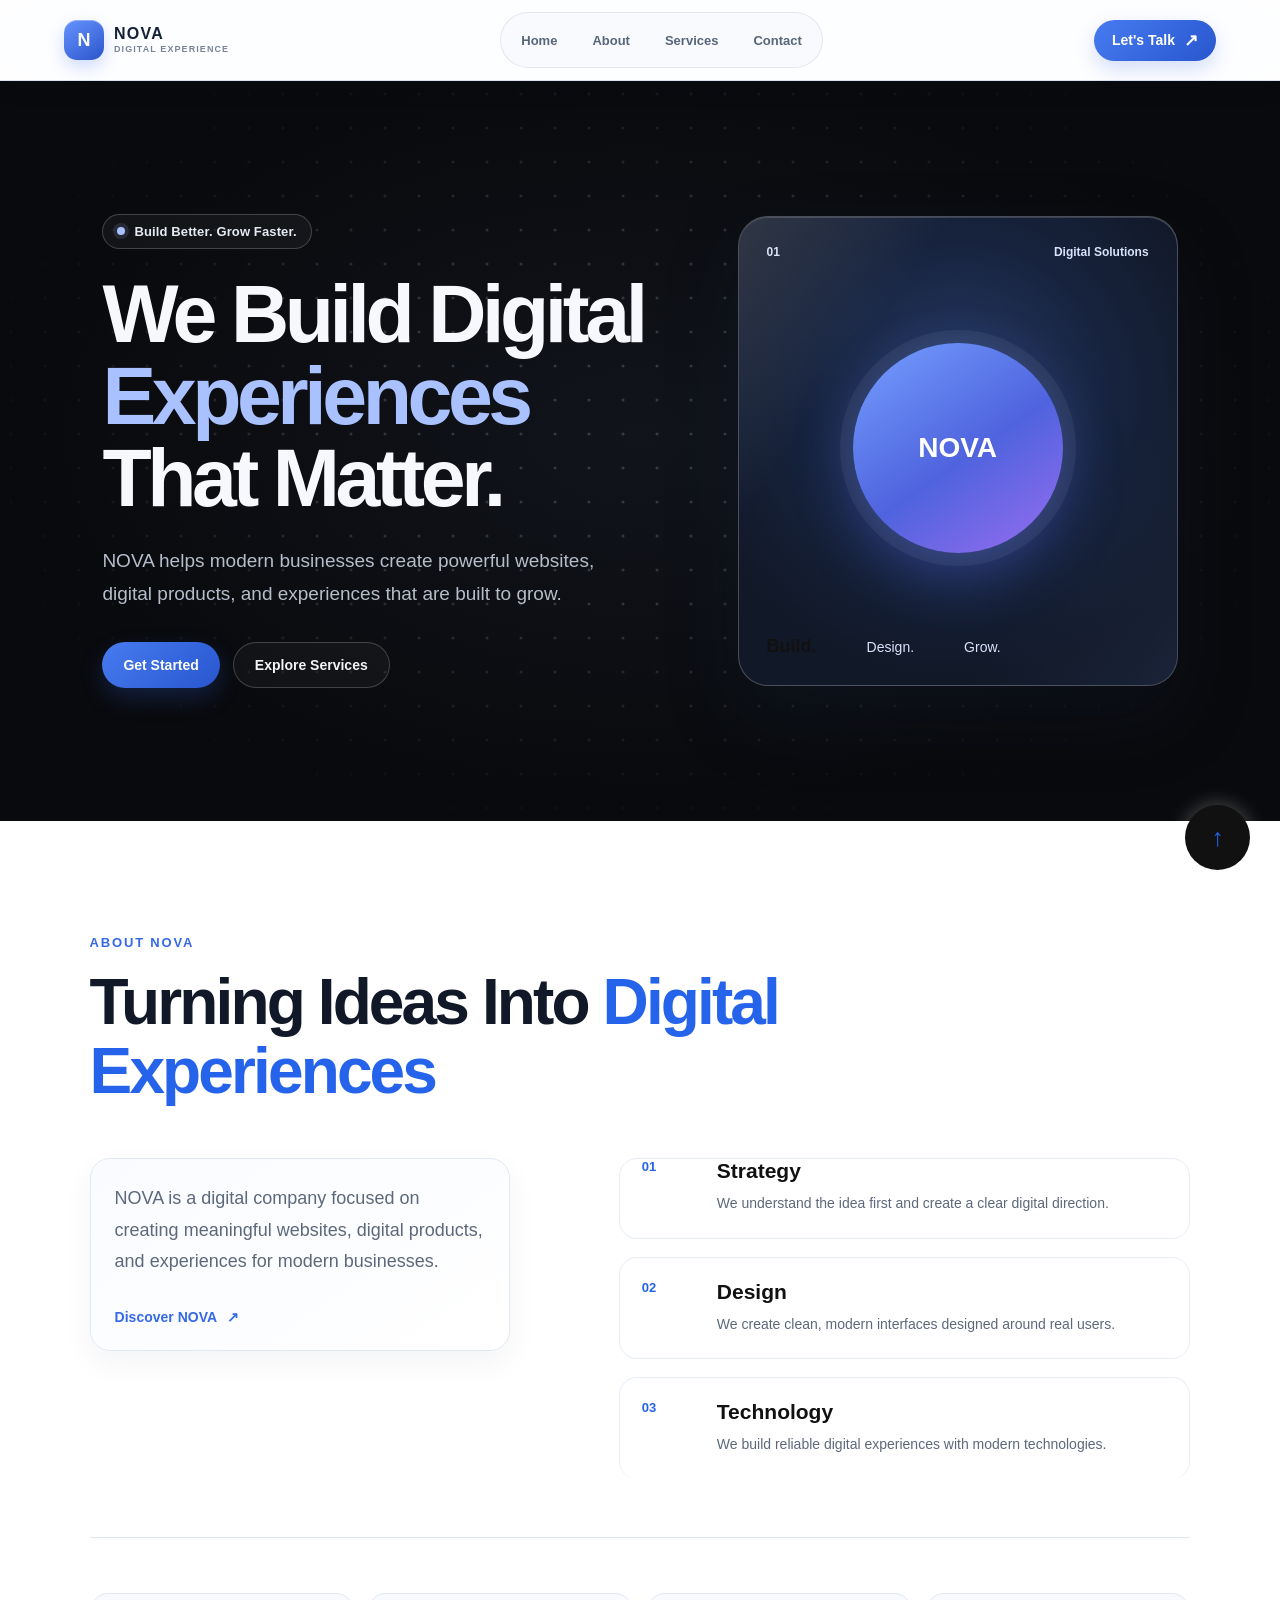
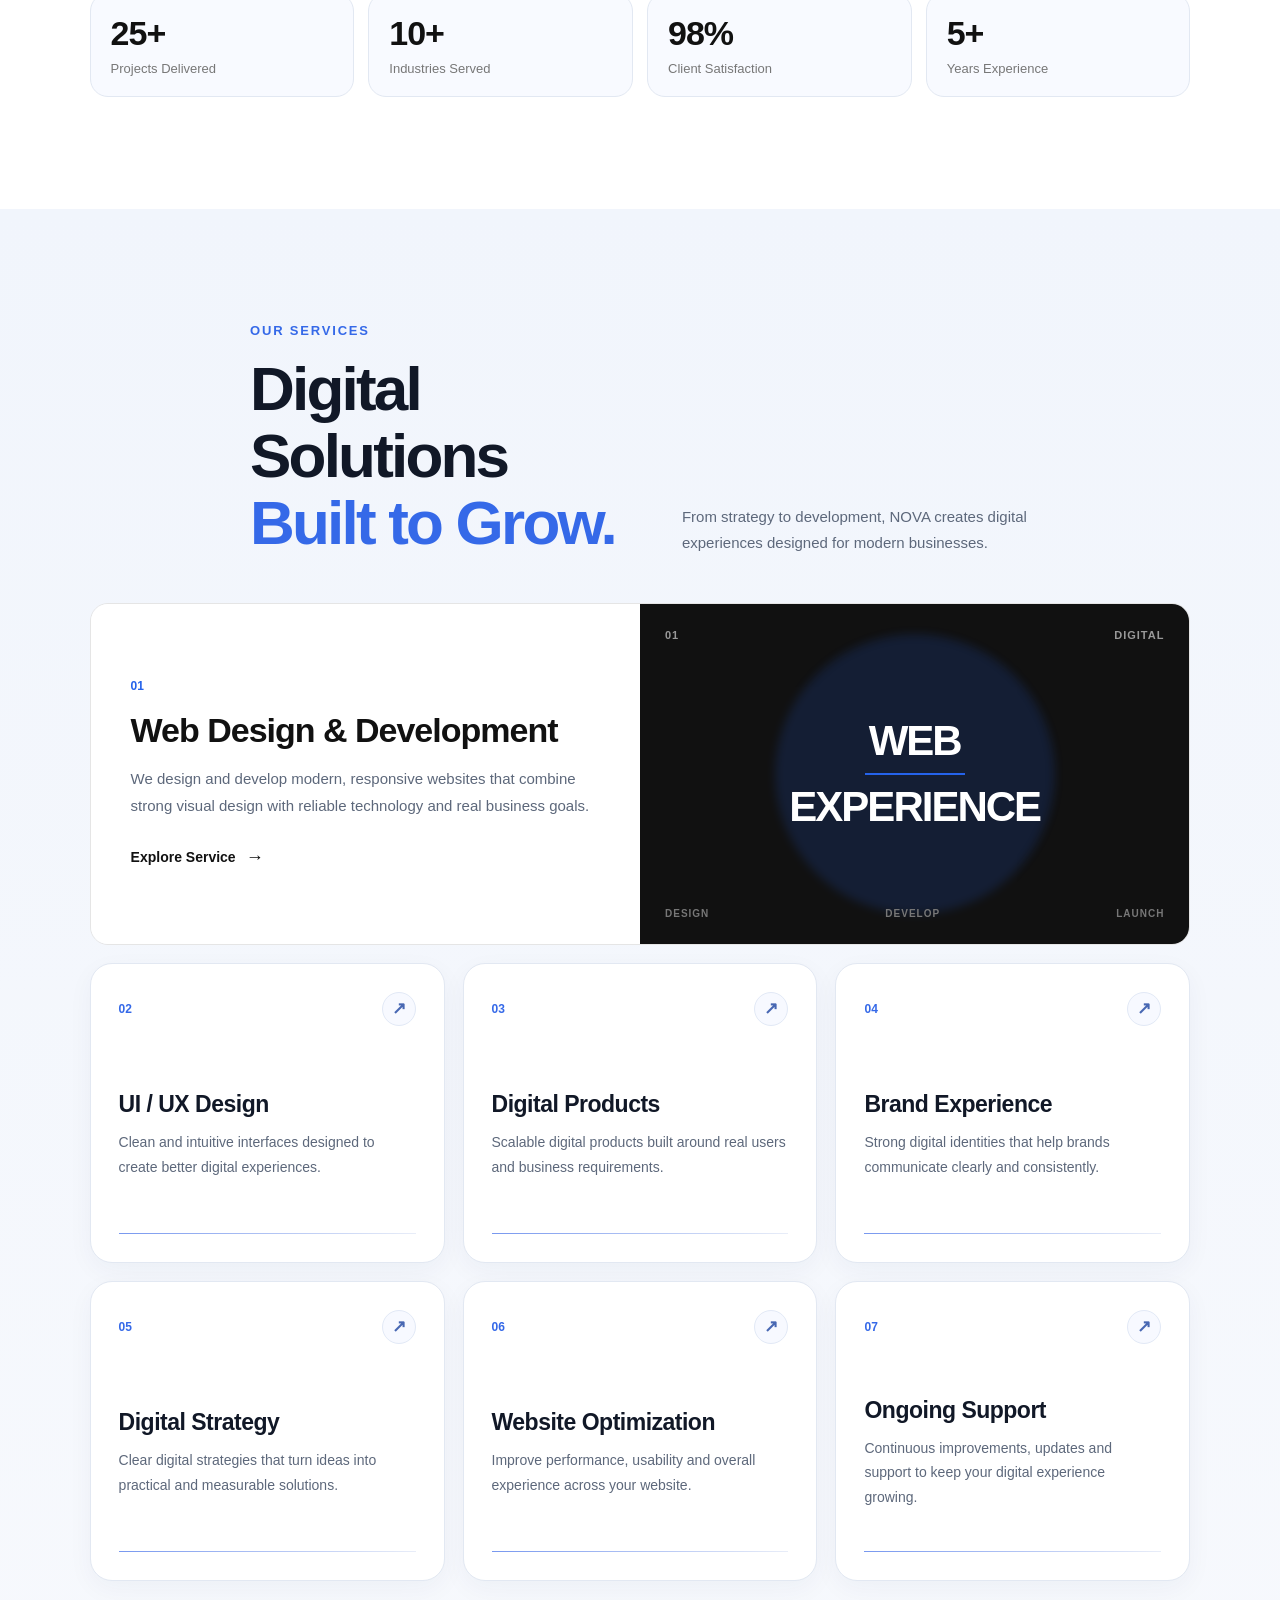
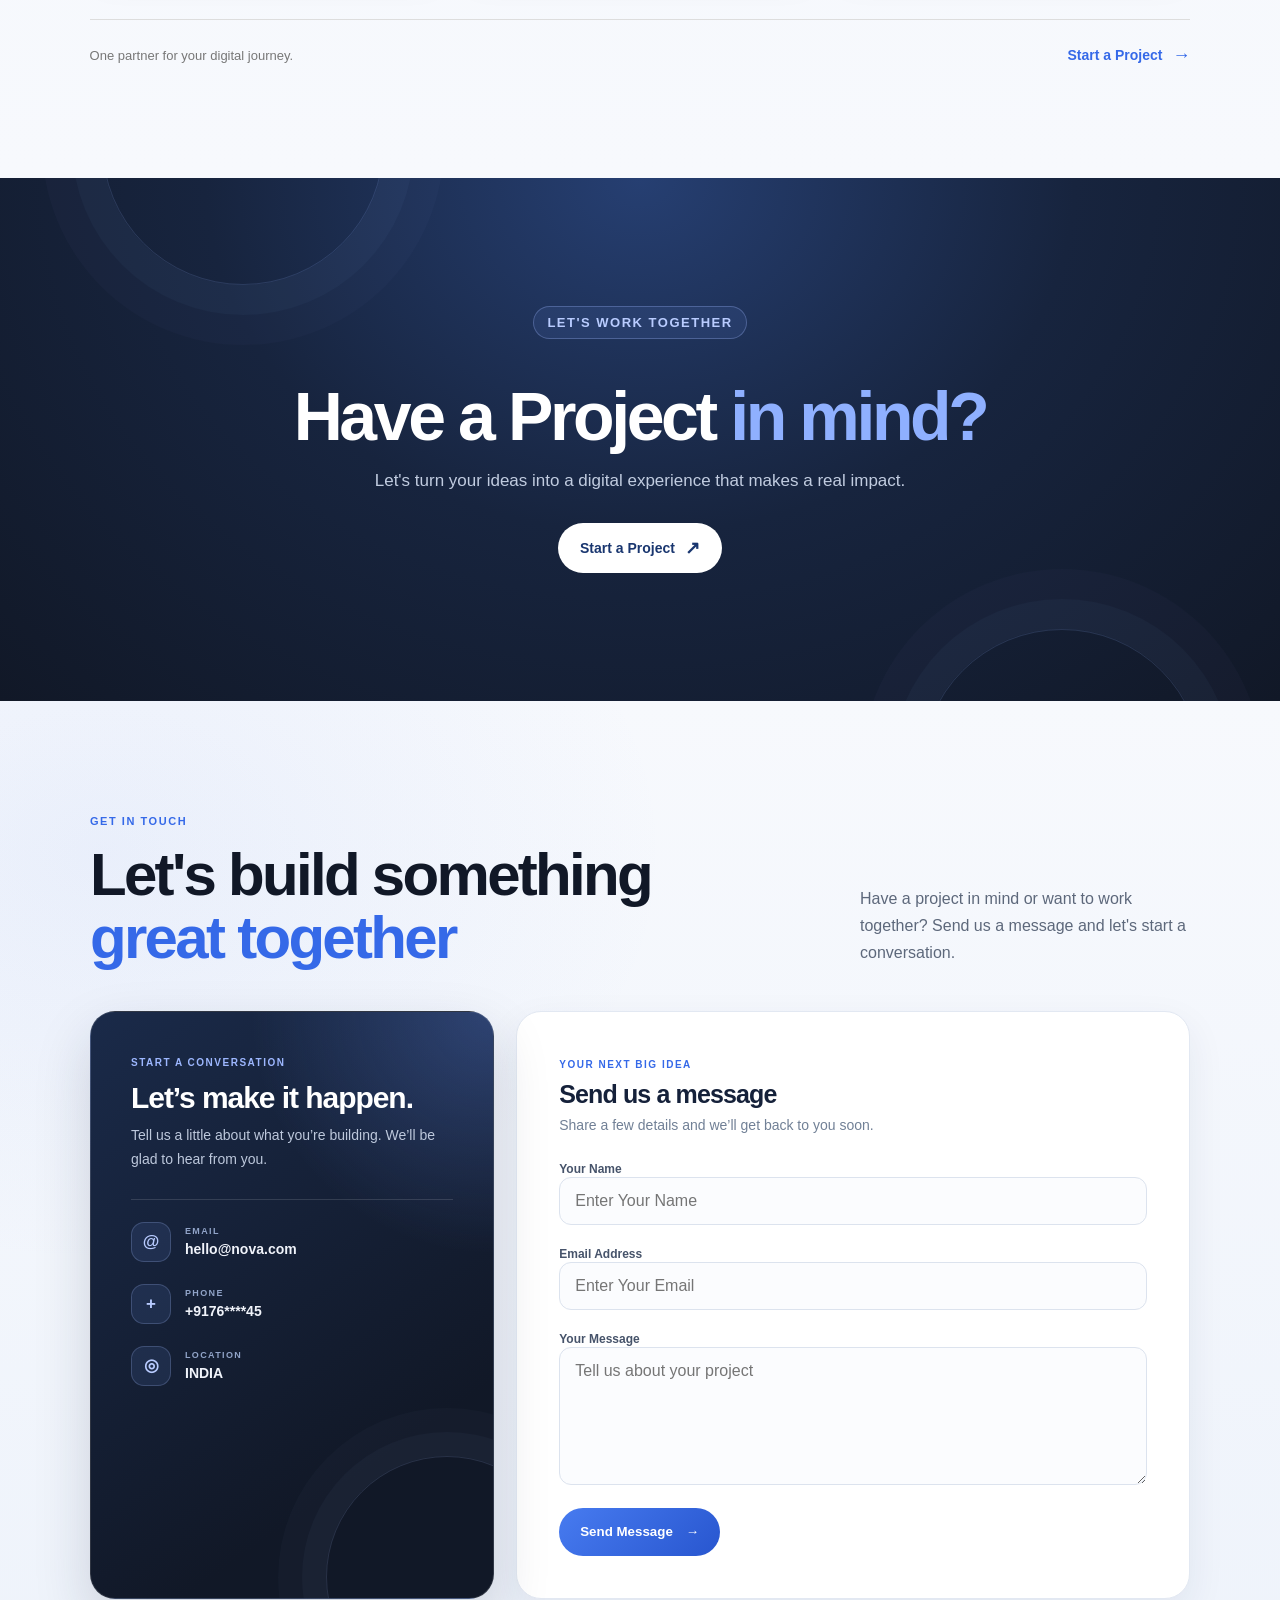
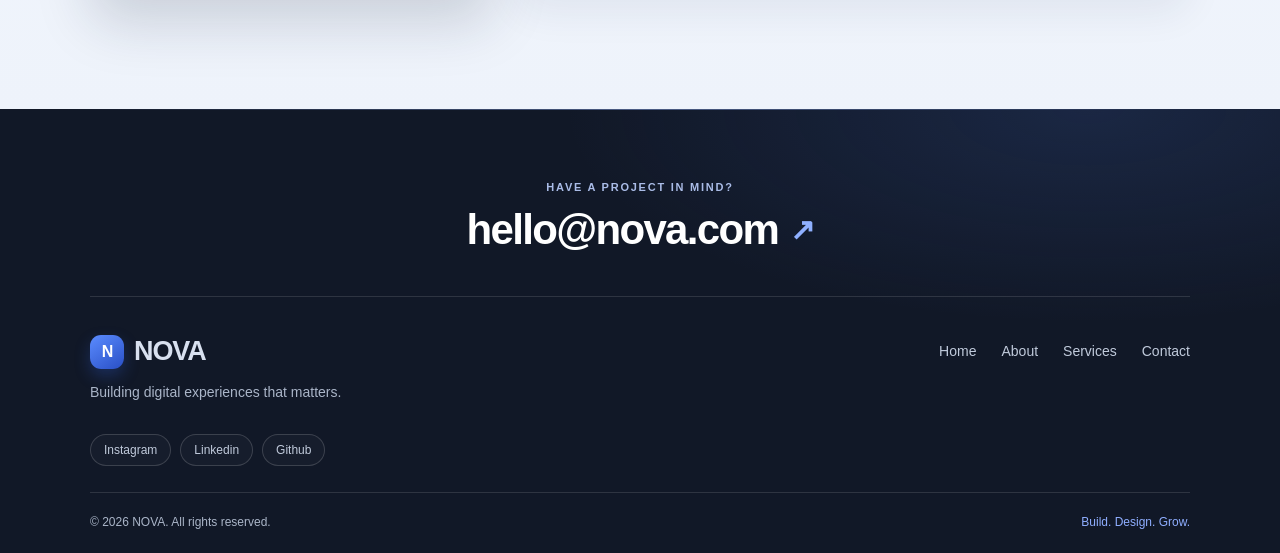
==== commit 8a6f034a: "adding contact info" ====
--- a/index.html
+++ b/index.html
@@ -820,10 +820,9 @@
             </div>
 
             <div class="footer-socials">
-                <a href="#" class="Social-link">Instagram</a>
-                <a href="#" class="Social-link">Google</a>
-                <a href="#" class="Social-link">Linkedin</a>
-                <a href="#" class="Social-link">Github</a>
+                <a href="https://www.instagram.com/_srivastav._.aryan/" class="Social-link">Instagram</a>
+                <a href="https://www.linkedin.com/in/aryan-shrivastava-87a753260/" class="Social-link">Linkedin</a>
+                <a href="https://github.com/shrivastavaaryan365" class="Social-link">Github</a>
             </div>
 
             <div class="footer-bottom">
